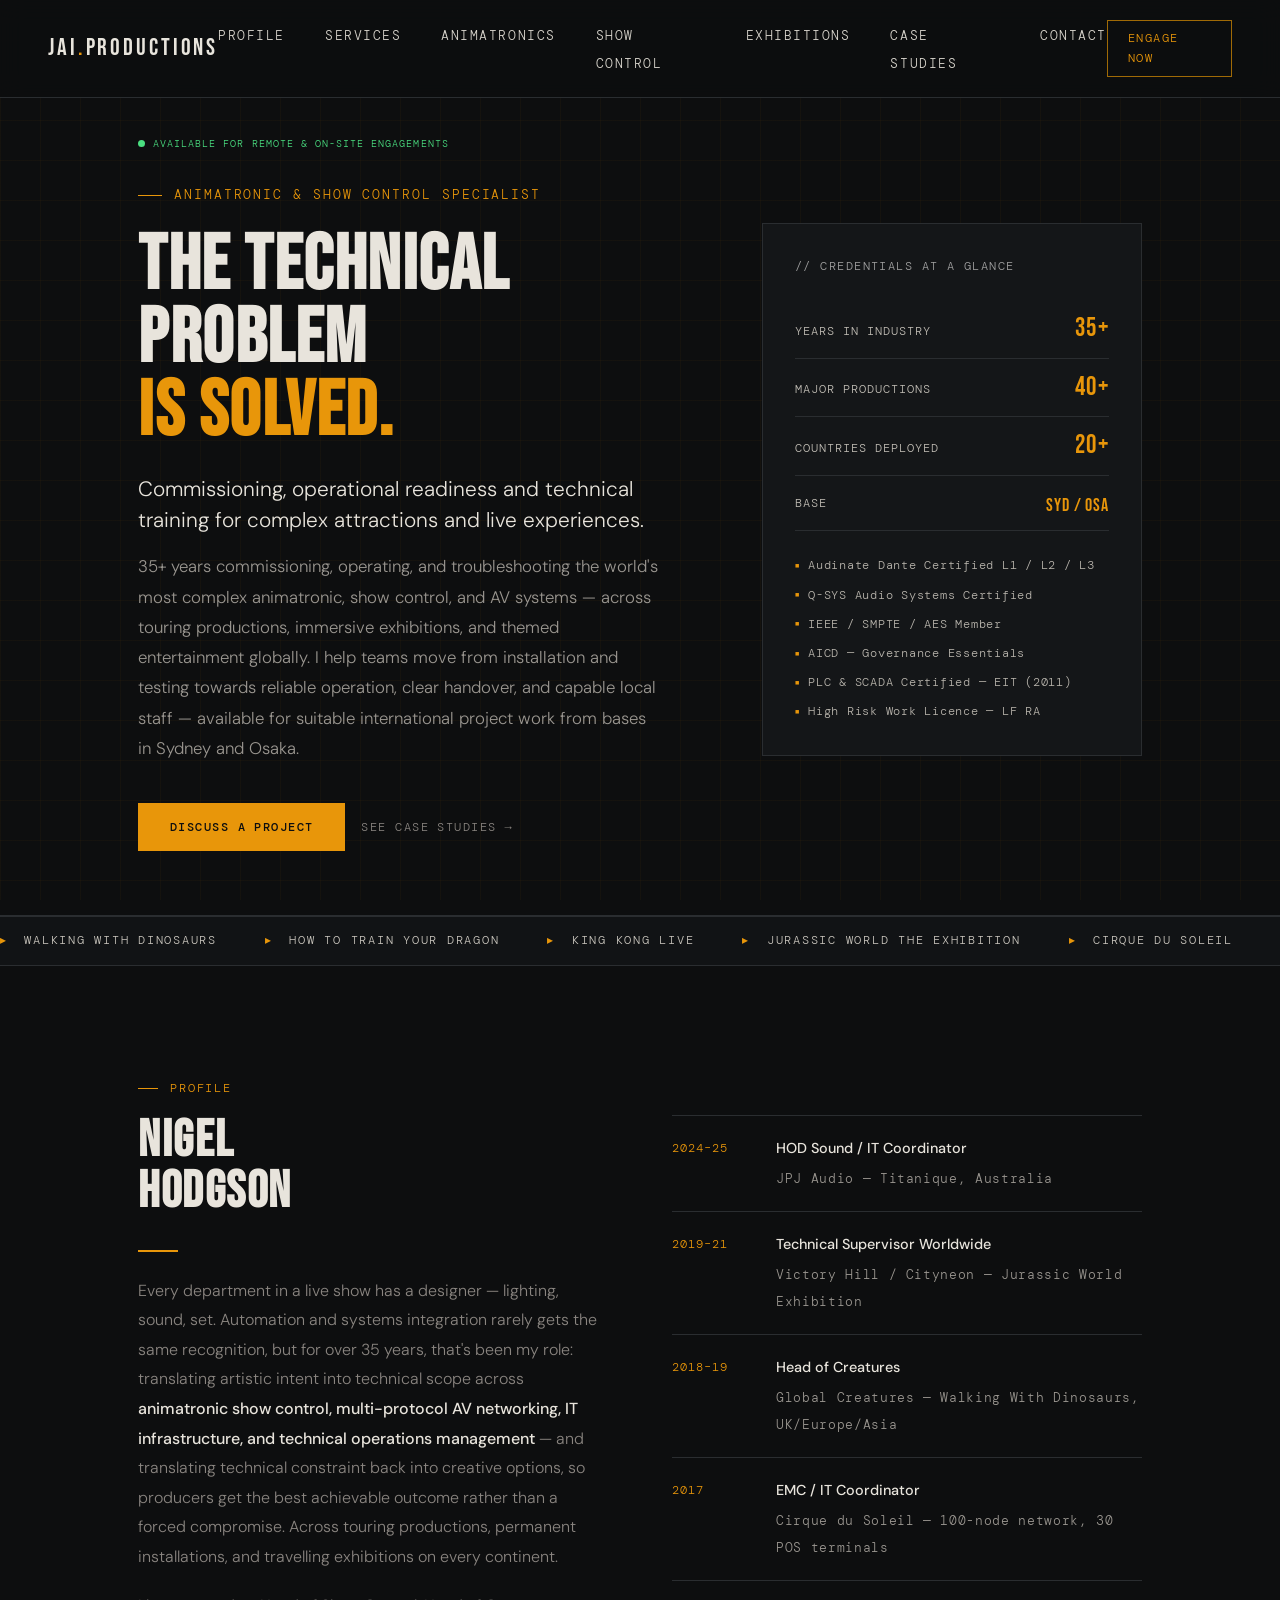
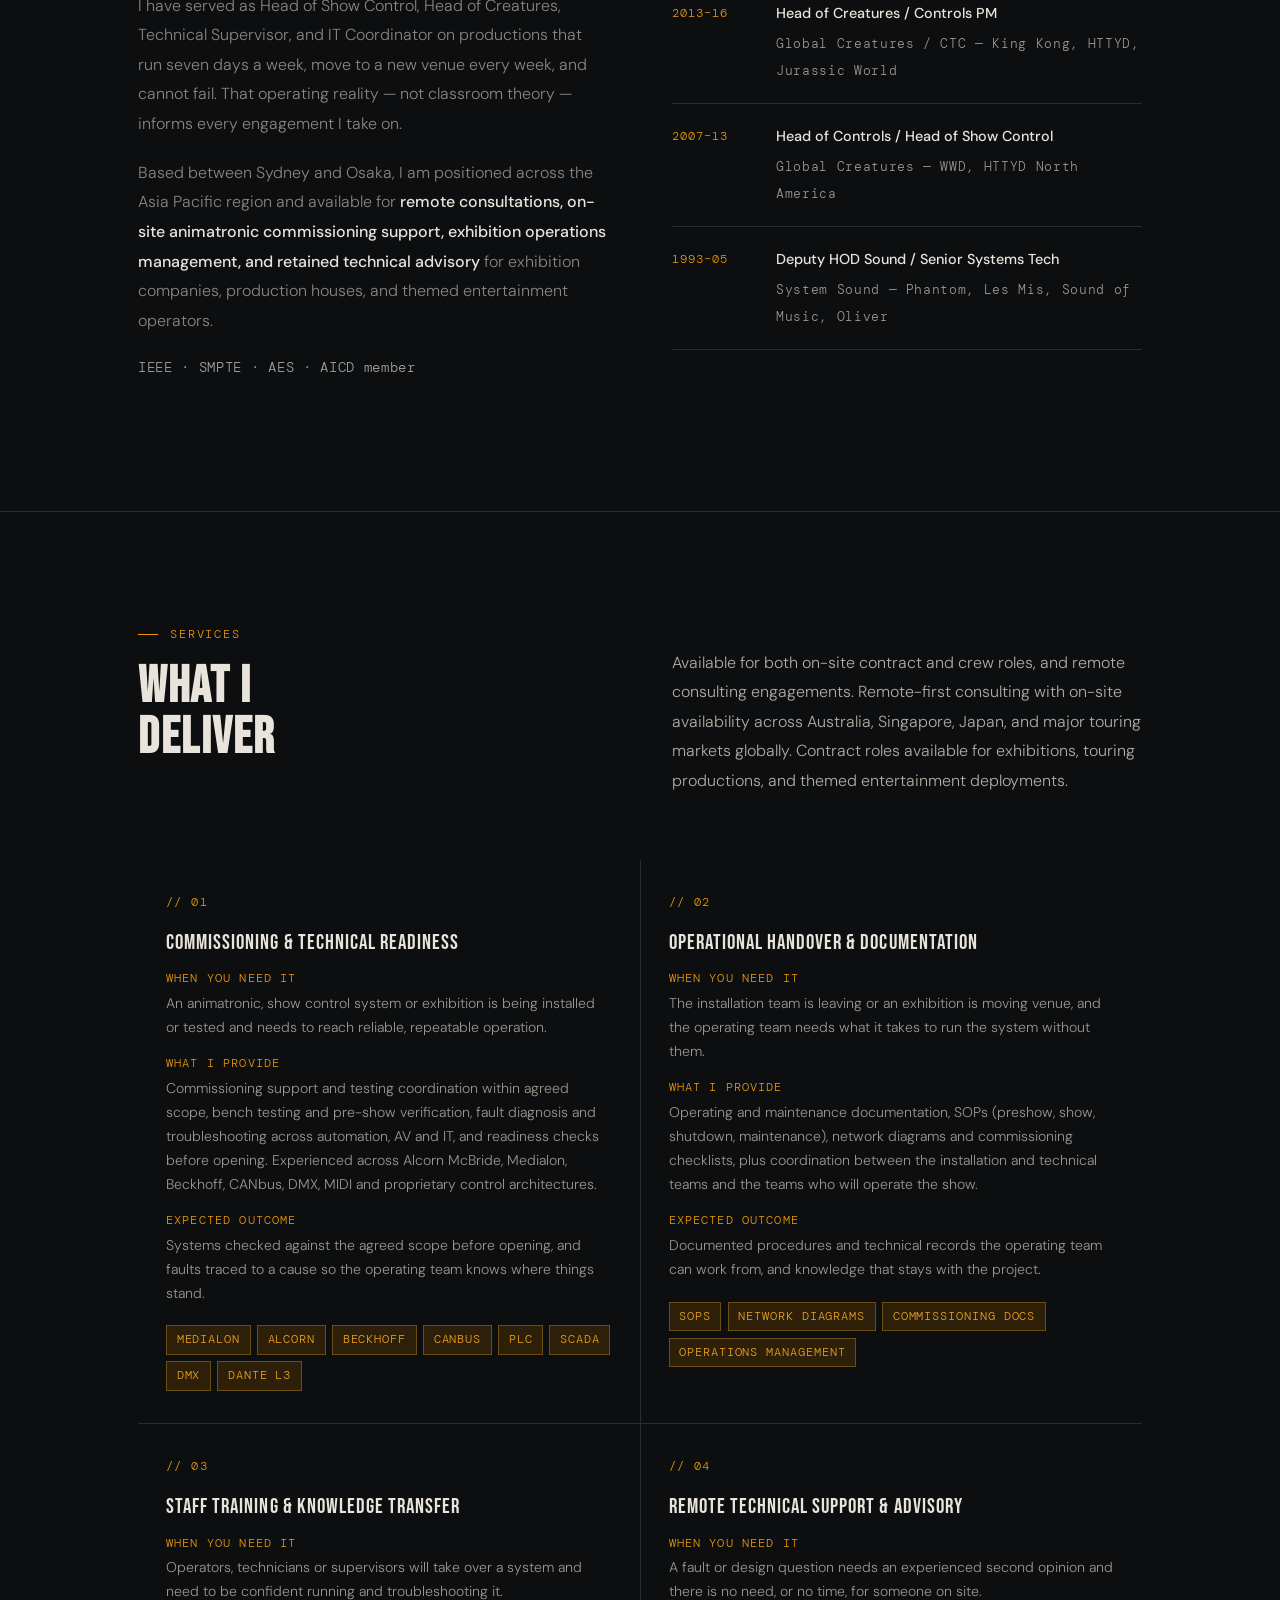
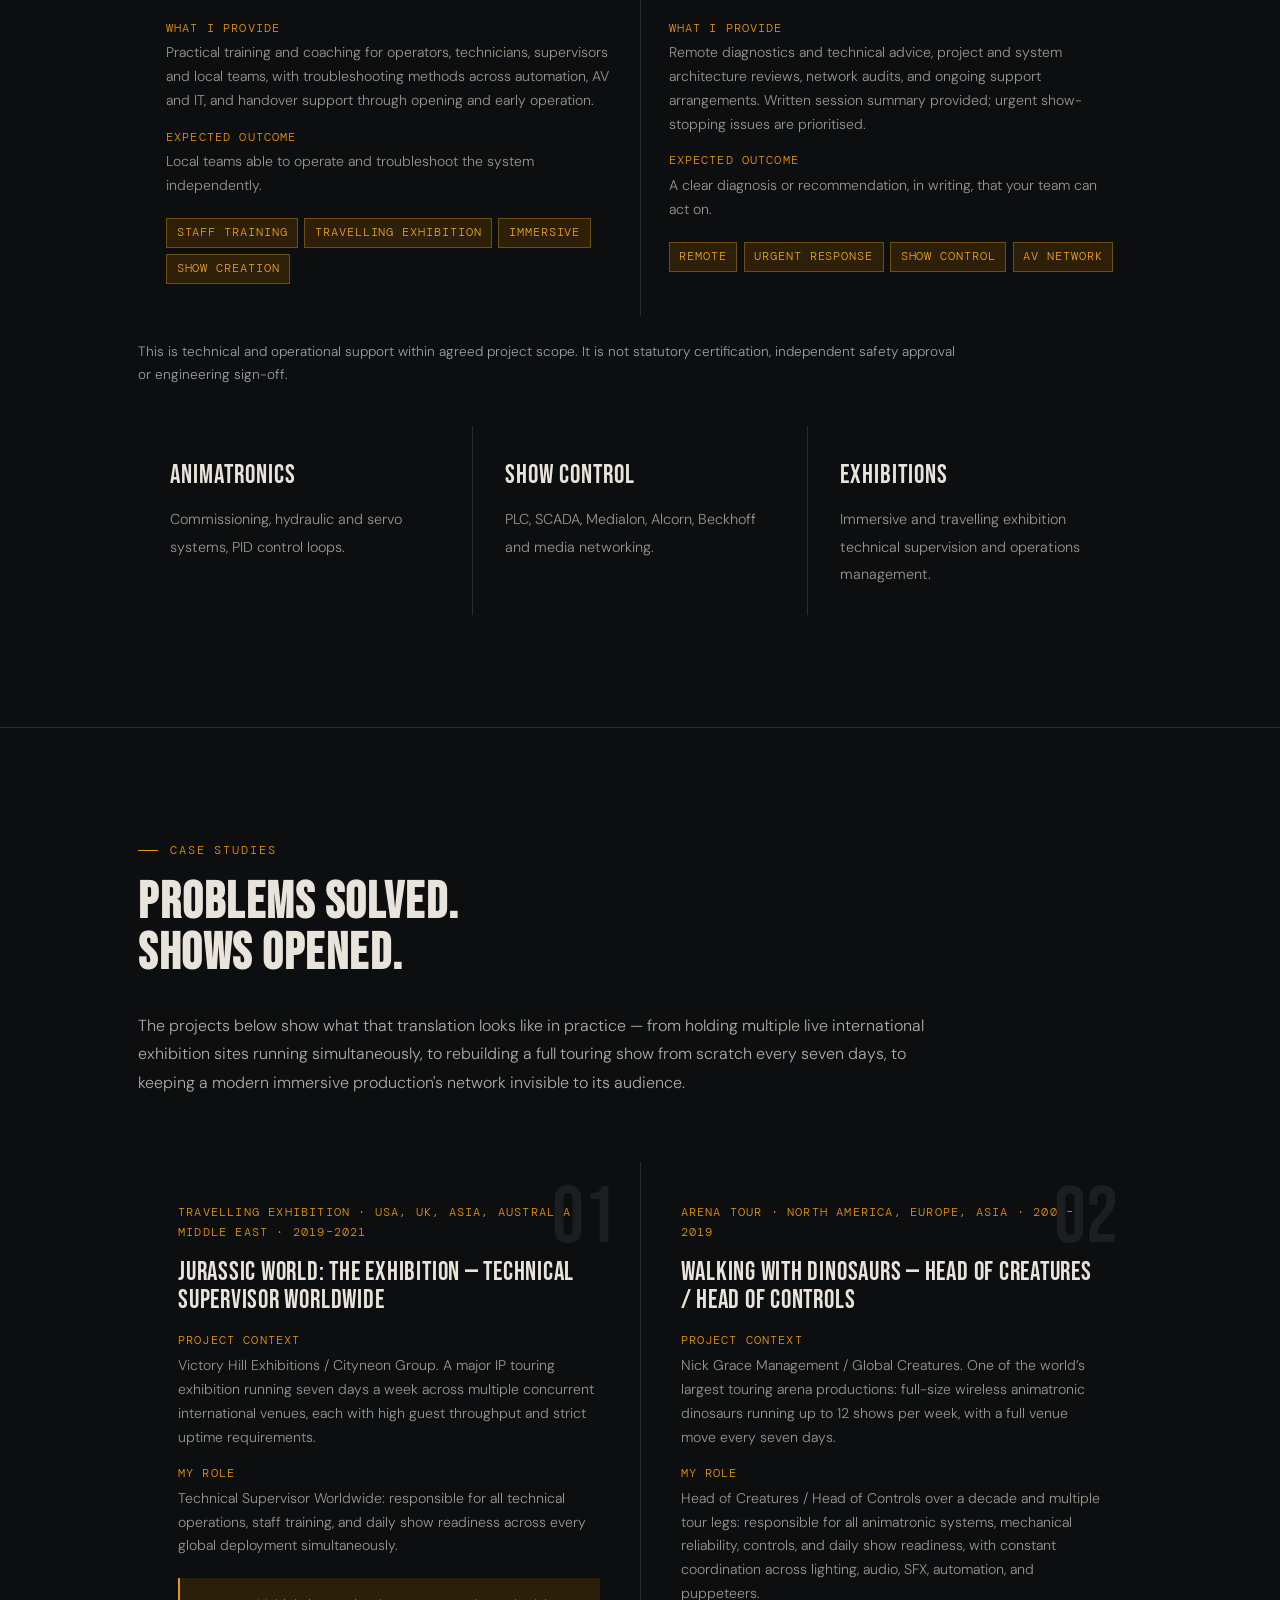
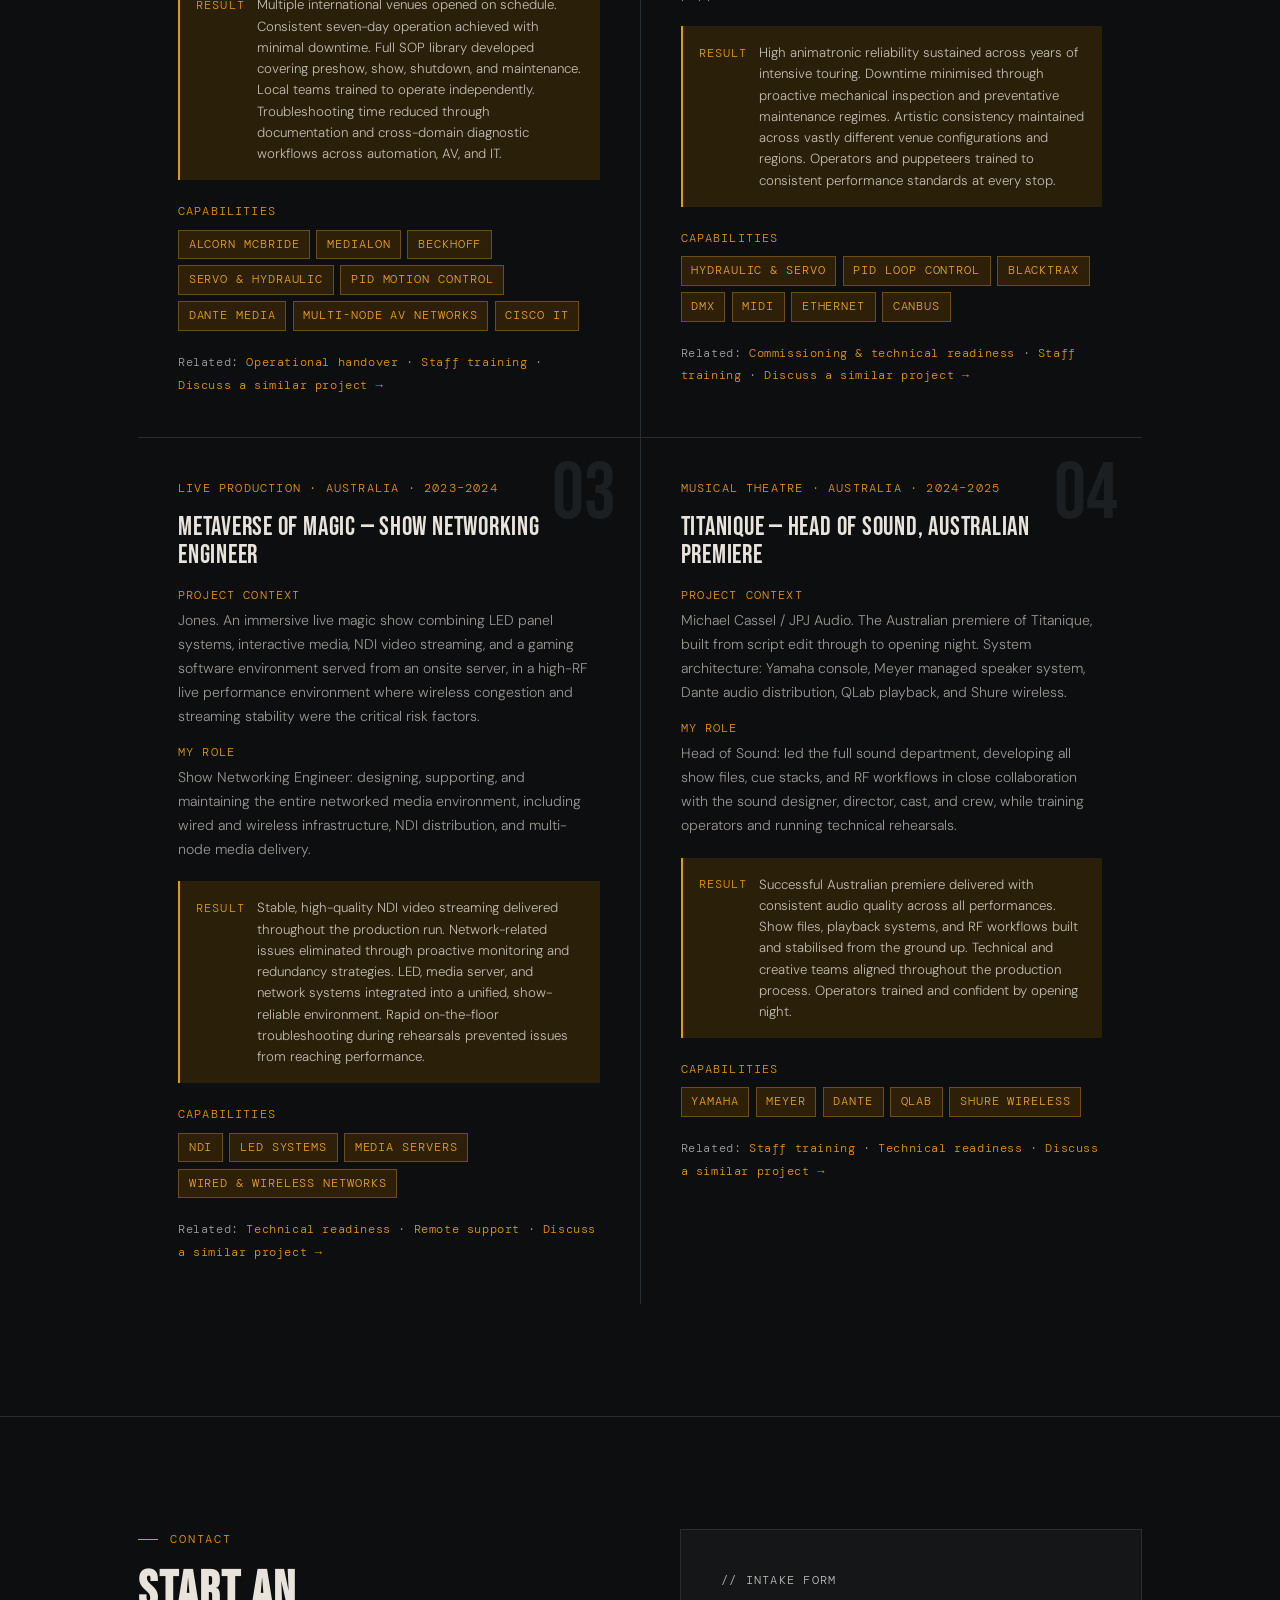
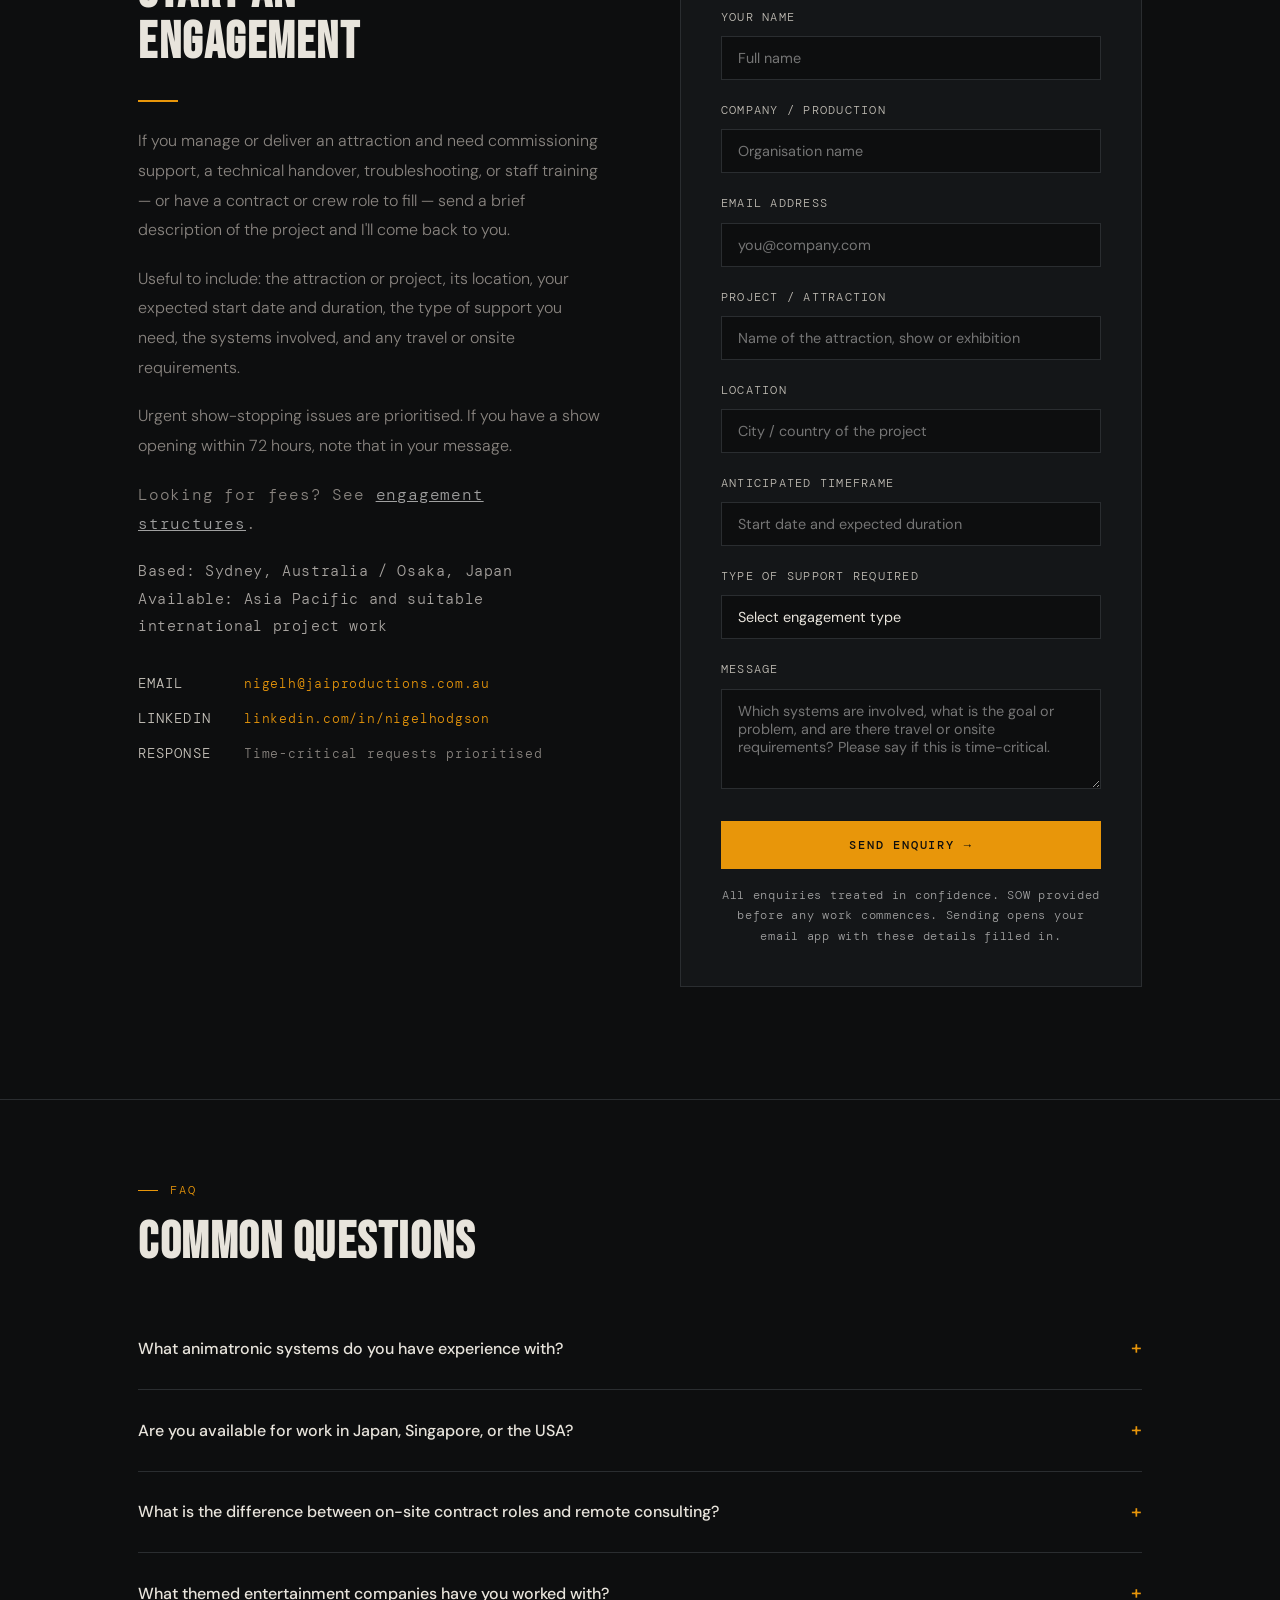
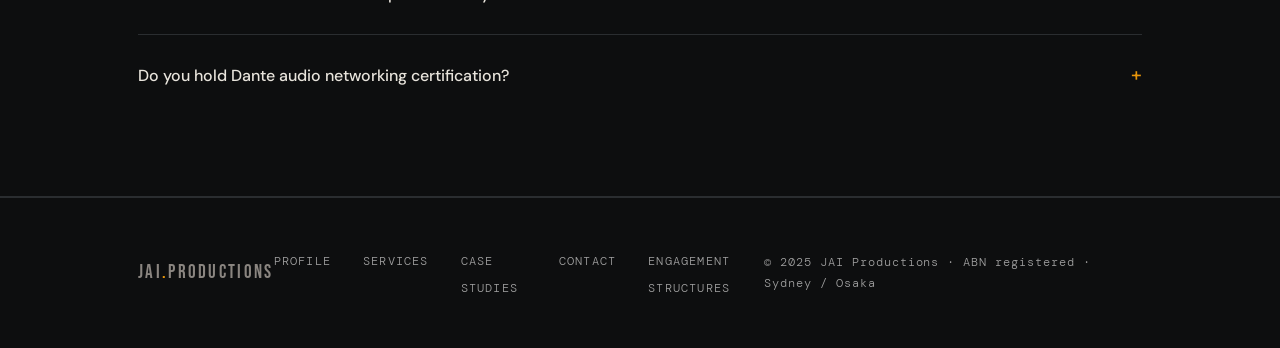
==== index.html @ 03bc0457 "Commercial improvement pass: clearer offer, outcome-led services, structured case studies, richer en" ====
<!DOCTYPE html>
<html lang="en">
<head>
<meta charset="UTF-8">
<meta name="viewport" content="width=device-width, initial-scale=1.0">

<!-- Primary SEO -->
<title>Animatronic Commissioning & Show Control | Nigel Hodgson</title>
<meta name="description" content="Animatronics commissioning and show control specialist. Immersive exhibition technical supervision, PLC, media networking and operations management.">
<meta name="keywords" content="animatronics, animatronic commissioning, animatronic technician, immersive exhibition technical supervisor, exhibition operations management, exhibition operations manager, travelling exhibition technical supervisor, show control technician, PLC show control, PLC SCADA, PID control loops, media networking, AV media networking, themed entertainment technical consultant, hydraulic animatronic systems, servo motor control, Medialon, Alcorn McBride, Beckhoff, show creation specialist, TAIT Navigator, exhibition commissioning Singapore, animatronic technician Australia, show technician Japan">
<meta name="author" content="Nigel Hodgson">
<meta name="robots" content="index, follow">
<link rel="canonical" href="https://jaiproductions.com.au/">

<!-- Open Graph / Facebook / LinkedIn -->
<meta property="og:type" content="website">
<meta property="og:url" content="https://jaiproductions.com.au/">
<meta property="og:title" content="Animatronic Commissioning & Show Control Specialist">
<meta property="og:description" content="35+ years commissioning animatronics and show control for immersive exhibitions and themed entertainment. PLC, PID control, media networking.">
<meta property="og:site_name" content="JAI Productions">
<meta property="og:locale" content="en_AU">
<meta property="og:image" content="https://jaiproductions.com.au/og-image.png">
<meta property="og:image:width" content="1200">
<meta property="og:image:height" content="630">
<meta property="og:image:alt" content="Nigel Hodgson - Animatronic and Show Control Specialist">

<!-- Twitter Card -->
<meta name="twitter:card" content="summary_large_image">
<meta name="twitter:title" content="Animatronic Commissioning & Show Control Specialist">
<meta name="twitter:description" content="35+ years commissioning animatronics, PLC and show control for immersive exhibitions. Exhibition operations management. Australia, Japan, USA.">
<meta name="twitter:image" content="https://jaiproductions.com.au/og-image.png">

<!-- Geo targeting -->
<meta name="geo.region" content="AU-NSW">
<meta name="geo.placename" content="Sydney, Australia">

<!-- JSON-LD Structured Data -->
<script type="application/ld+json">
{
  "@context": "https://schema.org",
  "@graph": [
    {
      "@type": "Person",
      "@id": "https://jaiproductions.com.au/#nigel-hodgson",
      "name": "Nigel Hodgson",
      "jobTitle": "Animatronic & Show Control Technical Specialist",
      "description": "Technical specialist with 35+ years experience commissioning animatronic systems, show control networks, and AV infrastructure for themed entertainment, touring productions, and immersive exhibitions globally.",
      "url": "https://jaiproductions.com.au",
      "email": "nigelh@jaiproductions.com.au",
      "telephone": "+61414997448",
      "address": {
        "@type": "PostalAddress",
        "addressLocality": "Sydney",
        "addressRegion": "NSW",
        "addressCountry": "AU"
      },
      "knowsAbout": [
        "Animatronic Systems", "Show Control", "Animatronic Commissioning", "Dante Audio Networking",
        "Medialon Show Control", "Alcorn McBride", "Beckhoff PLC", "CANbus Networks",
        "DMX Lighting Control", "Hydraulic Control Systems", "PID Control Loops", "Servo Motor Systems",
        "Themed Entertainment", "Travelling Exhibitions", "Immersive Exhibitions", "Exhibition Operations Management",
        "TAIT Navigator", "SMPTE ST 2110", "Show Creation", "Touring Production", "IT Infrastructure", "Cisco Networking", "Meraki", "Q-SYS Audio", "NDI Video",
        "PLC Systems", "SCADA Systems"
      ],
      "hasCredential": [
        {"@type": "EducationalOccupationalCredential", "name": "Audinate Dante Certification Level 3", "credentialCategory": "Professional Certification", "recognizedBy": {"@type": "Organization", "name": "Audinate"}},
        {"@type": "EducationalOccupationalCredential", "name": "TAIT Navigator Automation Platform Training", "credentialCategory": "Professional Certification", "recognizedBy": {"@type": "Organization", "name": "TAIT"}},
        {"@type": "EducationalOccupationalCredential", "name": "SMPTE ST 2110 IP Media Transport", "credentialCategory": "Professional Certification", "recognizedBy": {"@type": "Organization", "name": "SMPTE"}},
        {"@type": "EducationalOccupationalCredential", "name": "Q-SYS Audio Systems Certification", "credentialCategory": "Professional Certification", "recognizedBy": {"@type": "Organization", "name": "QSC"}},
        {"@type": "EducationalOccupationalCredential", "name": "Certificate in Programmable Logic Controllers (PLCs) & SCADA Systems", "credentialCategory": "Professional Certification", "recognizedBy": {"@type": "Organization", "name": "Engineering Institute of Technology"}}
      ],
      "memberOf": [
        {"@type": "Organization", "name": "IEEE — Institute of Electrical and Electronics Engineers"},
        {"@type": "Organization", "name": "SMPTE — Society of Motion Picture and Television Engineers"},
        {"@type": "Organization", "name": "AES — Audio Engineering Society"}
      ],
      "worksFor": {"@type": "Organization", "@id": "https://jaiproductions.com.au/#jai-productions"}
    },
    {
      "@type": "ProfessionalService",
      "@id": "https://jaiproductions.com.au/#jai-productions",
      "name": "JAI Productions",
      "description": "Specialist technical consulting and contract services for animatronic commissioning, show control, exhibition operations, and AV networking in themed entertainment and touring production.",
      "url": "https://jaiproductions.com.au",
      "email": "nigelh@jaiproductions.com.au",
      "telephone": "+61414997448",
      "founder": {"@id": "https://jaiproductions.com.au/#nigel-hodgson"},
      "areaServed": ["Australia", "Japan", "Singapore", "United States", "United Kingdom", "Asia Pacific"],
      "serviceType": [
        "Animatronic Commissioning", "Show Control Technical Consulting", "Exhibition Technical Supervision",
        "Exhibition Operations Management", "PLC Programming and Show Control", "Media Networking", "PID Control Loop Tuning", "AV Network Optimisation", "Dante Network Troubleshooting",
        "IT Infrastructure Management", "Technical Documentation", "SOP Development", "Staff Training"
      ],
      "knowsAbout": ["Themed Entertainment", "Animatronics", "Travelling Exhibitions", "Immersive Exhibitions", "Touring Production", "Show Control Systems", "Dante Audio Networks", "PLC and SCADA Systems"]
    },
    {
      "@type": "FAQPage",
      "mainEntity": [
        {"@type": "Question", "name": "What animatronic systems does Nigel Hodgson have experience with?", "acceptedAnswer": {"@type": "Answer", "text": "Nigel Hodgson has extensive hands-on experience with Creature Technology Company animatronic control systems, Alcorn McBride show control, Medialon, Beckhoff PLC, CANbus, DMX, MIDI, hydraulic and servo motor systems, PID control loops, and wireless animatronic control across productions including Walking With Dinosaurs, How To Train Your Dragon, King Kong Live, and Jurassic World: The Exhibition."}},
        {"@type": "Question", "name": "Is Nigel Hodgson available for work in Japan, Singapore, or the USA?", "acceptedAnswer": {"@type": "Answer", "text": "Yes. Nigel Hodgson holds Australian full work rights, Japanese spousal visa work rights with an Osaka base, and US SSN with contractor eligibility (1099). He is available for on-site contract roles and remote consulting across Asia Pacific, the USA, UK, Europe, and the Middle East."}},
        {"@type": "Question", "name": "What is the difference between on-site contract roles and remote consulting at JAI Productions?", "acceptedAnswer": {"@type": "Answer", "text": "On-site contract roles involve Nigel physically attending the venue or production for exhibition technical supervision, show commissioning, or touring crew work, with fees quoted on request. Remote consulting covers troubleshooting, system advisory, documentation, and AV network diagnostics conducted via video call and written deliverables, also quoted on request."}},
        {"@type": "Question", "name": "What themed entertainment companies has Nigel Hodgson worked with?", "acceptedAnswer": {"@type": "Answer", "text": "Nigel Hodgson has worked with Creature Technology Company, Global Creatures, Victory Hill Exhibitions, Cityneon Group, Nick Grace Management, Imagine Exhibitions, Cirque du Soleil, DreamWorks, JPJ Audio, and Michael Cassel Group across productions on every continent."}},
        {"@type": "Question", "name": "Does Nigel Hodgson have Dante audio networking certification?", "acceptedAnswer": {"@type": "Answer", "text": "Yes. Nigel Hodgson holds Audinate Dante Certification at Levels 1, 2, and 3, completed in 2024. He also holds Q-SYS Audio Systems Certification and has extensive hands-on experience with DiGiCo, Yamaha, and Meyer Sound systems in touring and exhibition environments."}}
      ]
    }
  ]
}
</script>
<link rel="preconnect" href="https://fonts.googleapis.com">
<link rel="preconnect" href="https://fonts.gstatic.com" crossorigin>
<link href="https://fonts.googleapis.com/css2?family=DM+Mono:wght@300;400;500&family=Bebas+Neue&family=DM+Sans:wght@300;400;500&display=swap" rel="stylesheet">
<link rel="stylesheet" href="/styles.css">
</head>
<body>
<a class="skip-link" href="#main-content">Skip to main content</a>

<nav aria-label="Main navigation">
  <a href="#hero" class="nav-logo">JAI<span>.</span>PRODUCTIONS</a>
  <ul class="nav-links">
    <li><a href="#about">Profile</a></li>
    <li><a href="#services">Services</a></li>
    <li><a href="/animatronics/">Animatronics</a></li>
    <li><a href="/show-control/">Show Control</a></li>
    <li><a href="/exhibitions/">Exhibitions</a></li>
    <li><a href="#cases">Case Studies</a></li>
    <li><a href="#booking">Contact</a></li>
  </ul>
  <a href="#booking" class="nav-cta">Engage Now</a>
</nav>

<main id="main-content">
<!-- HERO -->
<section id="hero" aria-label="Introduction">
  <div class="container">
    <div class="hero-inner">
      <div>
        <div class="avail-badge">
          <span class="avail-dot"></span>
          Available for remote & on-site engagements
        </div>
        <div class="hero-tag">Animatronic & Show Control Specialist</div>
        <h1>The technical<br>problem<br><em>is solved.</em></h1>
        <p class="hero-lead">Commissioning, operational readiness and technical training for complex attractions and live experiences.</p>
        <p class="hero-body">
          35+ years commissioning, operating, and troubleshooting the world's most complex animatronic, show control, and AV systems — across touring productions, immersive exhibitions, and themed entertainment globally. I help teams move from installation and testing towards reliable operation, clear handover, and capable local staff — available for suitable international project work from bases in Sydney and Osaka.
        </p>
        <div class="hero-ctas">
          <a href="#booking" class="btn-primary">Discuss a project</a>
          <a href="#cases" class="btn-secondary">See case studies</a>
        </div>
      </div>

      <div class="hero-card fade-up">
        <div class="hero-card-label">// credentials at a glance</div>
        <div class="stat-row">
          <span class="stat-label">Years in industry</span>
          <span class="stat-value">35+</span>
        </div>
        <div class="stat-row">
          <span class="stat-label">Major productions</span>
          <span class="stat-value">40+</span>
        </div>
        <div class="stat-row">
          <span class="stat-label">Countries deployed</span>
          <span class="stat-value">20+</span>
        </div>
        <div class="stat-row">
          <span class="stat-label">Base</span>
          <span class="stat-value" style="font-size:1.1rem; padding-top:0.3rem;">SYD / OSA</span>
        </div>
        <div class="cert-list">
          <div class="cert-item">Audinate Dante Certified L1 / L2 / L3</div>
          <div class="cert-item">Q-SYS Audio Systems Certified</div>
          <div class="cert-item">IEEE / SMPTE / AES Member</div>
          <div class="cert-item">AICD — Governance Essentials</div>
          <div class="cert-item">PLC &amp; SCADA Certified — EIT (2011)</div>
          <div class="cert-item">High Risk Work Licence — LF RA</div>
        </div>
      </div>
    </div>
  </div>
</section>

<!-- MARQUEE -->
<div class="marquee-wrap">
  <div class="marquee-track">
    <span class="marquee-item"><span>▸</span> Walking With Dinosaurs</span>
    <span class="marquee-item"><span>▸</span> How To Train Your Dragon</span>
    <span class="marquee-item"><span>▸</span> King Kong Live</span>
    <span class="marquee-item"><span>▸</span> Jurassic World The Exhibition</span>
    <span class="marquee-item"><span>▸</span> Cirque du Soleil</span>
    <span class="marquee-item"><span>▸</span> Titanique</span>
    <span class="marquee-item"><span>▸</span> Phantom of the Opera</span>
    <span class="marquee-item"><span>▸</span> Medialon · Dante · Alcorn · CANbus · DMX · MIDI · Beckhoff</span>
    <span class="marquee-item"><span>▸</span> Show Creation · Commissioning · Technical Operations · TAIT Navigator Certified</span>
    <span class="marquee-item"><span>▸</span> Walking With Dinosaurs</span>
    <span class="marquee-item"><span>▸</span> How To Train Your Dragon</span>
    <span class="marquee-item"><span>▸</span> King Kong Live</span>
    <span class="marquee-item"><span>▸</span> Jurassic World The Exhibition</span>
    <span class="marquee-item"><span>▸</span> Cirque du Soleil</span>
    <span class="marquee-item"><span>▸</span> Titanique</span>
    <span class="marquee-item"><span>▸</span> Phantom of the Opera</span>
    <span class="marquee-item"><span>▸</span> Medialon · Dante · Alcorn · CANbus · DMX · MIDI · Beckhoff</span>
  </div>
</div>

<!-- ABOUT -->
<section id="about" aria-label="Profile and experience">
  <div class="container">
    <div class="section-tag">Profile</div>
    <div class="about-grid">
      <div class="about-text fade-up">
        <h2>Nigel<br>Hodgson</h2>
        <div class="amber-divider"></div>
        <p>
          Every department in a live show has a designer — lighting, sound, set. Automation and systems integration rarely gets the same recognition, but for over 35 years, that's been my role: translating artistic intent into technical scope across <strong>animatronic show control, multi-protocol AV networking, IT infrastructure, and technical operations management</strong> — and translating technical constraint back into creative options, so producers get the best achievable outcome rather than a forced compromise. Across touring productions, permanent installations, and travelling exhibitions on every continent.
        </p>
        <p>
          I have served as Head of Show Control, Head of Creatures, Technical Supervisor, and IT Coordinator on productions that run seven days a week, move to a new venue every week, and cannot fail. That operating reality — not classroom theory — informs every engagement I take on.
        </p>
        <p>
          Based between Sydney and Osaka, I am positioned across the Asia Pacific region and available for <strong>remote consultations, on-site animatronic commissioning support, exhibition operations management, and retained technical advisory</strong> for exhibition companies, production houses, and themed entertainment operators.
        </p>
        <p style="color: #a0a0a0; font-size:0.85rem; font-family: 'DM Mono', monospace; letter-spacing:0.05em;">
          IEEE · SMPTE · AES · AICD member
        </p>
      </div>

      <div class="fade-up">
        <div class="timeline">
          <div class="timeline-item">
            <span class="timeline-year">2024–25</span>
            <div class="timeline-content">
              <strong>HOD Sound / IT Coordinator</strong>
              <span>JPJ Audio — Titanique, Australia</span>
            </div>
          </div>
          <div class="timeline-item">
            <span class="timeline-year">2019–21</span>
            <div class="timeline-content">
              <strong>Technical Supervisor Worldwide</strong>
              <span>Victory Hill / Cityneon — Jurassic World Exhibition</span>
            </div>
          </div>
          <div class="timeline-item">
            <span class="timeline-year">2018–19</span>
            <div class="timeline-content">
              <strong>Head of Creatures</strong>
              <span>Global Creatures — Walking With Dinosaurs, UK/Europe/Asia</span>
            </div>
          </div>
          <div class="timeline-item">
            <span class="timeline-year">2017</span>
            <div class="timeline-content">
              <strong>EMC / IT Coordinator</strong>
              <span>Cirque du Soleil — 100-node network, 30 POS terminals</span>
            </div>
          </div>
          <div class="timeline-item">
            <span class="timeline-year">2013–16</span>
            <div class="timeline-content">
              <strong>Head of Creatures / Controls PM</strong>
              <span>Global Creatures / CTC — King Kong, HTTYD, Jurassic World</span>
            </div>
          </div>
          <div class="timeline-item">
            <span class="timeline-year">2007–13</span>
            <div class="timeline-content">
              <strong>Head of Controls / Head of Show Control</strong>
              <span>Global Creatures — WWD, HTTYD North America</span>
            </div>
          </div>
          <div class="timeline-item">
            <span class="timeline-year">1993–05</span>
            <div class="timeline-content">
              <strong>Deputy HOD Sound / Senior Systems Tech</strong>
              <span>System Sound — Phantom, Les Mis, Sound of Music, Oliver</span>
            </div>
          </div>
        </div>
      </div>
    </div>
  </div>
</section>

<!-- SERVICES -->
<section id="services" aria-label="Services offered">
  <div class="container">
    <div class="services-header">
      <div>
        <div class="section-tag">Services</div>
        <h2>What I<br>deliver</h2>
      </div>
      <p class="services-intro">
        Available for both on-site contract and crew roles, and remote consulting engagements. Remote-first consulting with on-site availability across Australia, Singapore, Japan, and major touring markets globally. Contract roles available for exhibitions, touring productions, and themed entertainment deployments.
      </p>
    </div>

    <div class="services-grid services-grid--groups fade-up">
      <div class="service-card" id="svc-commissioning">
        <span class="service-icon">// 01</span>
        <h3 class="service-title">Commissioning &amp; Technical Readiness</h3>
        <dl class="service-facts">
          <dt>When you need it</dt>
          <dd>An animatronic, show control system or exhibition is being installed or tested and needs to reach reliable, repeatable operation.</dd>
          <dt>What I provide</dt>
          <dd>Commissioning support and testing coordination within agreed scope, bench testing and pre-show verification, fault diagnosis and troubleshooting across automation, AV and IT, and readiness checks before opening. Experienced across Alcorn McBride, Medialon, Beckhoff, CANbus, DMX, MIDI and proprietary control architectures.</dd>
          <dt>Expected outcome</dt>
          <dd>Systems checked against the agreed scope before opening, and faults traced to a cause so the operating team knows where things stand.</dd>
        </dl>
        <div class="service-tags">
          <span class="tag">Medialon</span>
          <span class="tag">Alcorn</span>
          <span class="tag">Beckhoff</span>
          <span class="tag">CANbus</span>
          <span class="tag">PLC</span>
          <span class="tag">SCADA</span>
          <span class="tag">DMX</span>
          <span class="tag">Dante L3</span>
        </div>
      </div>

      <div class="service-card" id="svc-handover">
        <span class="service-icon">// 02</span>
        <h3 class="service-title">Operational Handover &amp; Documentation</h3>
        <dl class="service-facts">
          <dt>When you need it</dt>
          <dd>The installation team is leaving or an exhibition is moving venue, and the operating team needs what it takes to run the system without them.</dd>
          <dt>What I provide</dt>
          <dd>Operating and maintenance documentation, SOPs (preshow, show, shutdown, maintenance), network diagrams and commissioning checklists, plus coordination between the installation and technical teams and the teams who will operate the show.</dd>
          <dt>Expected outcome</dt>
          <dd>Documented procedures and technical records the operating team can work from, and knowledge that stays with the project.</dd>
        </dl>
        <div class="service-tags">
          <span class="tag">SOPs</span>
          <span class="tag">Network Diagrams</span>
          <span class="tag">Commissioning Docs</span>
          <span class="tag">Operations Management</span>
        </div>
      </div>

      <div class="service-card" id="svc-training">
        <span class="service-icon">// 03</span>
        <h3 class="service-title">Staff Training &amp; Knowledge Transfer</h3>
        <dl class="service-facts">
          <dt>When you need it</dt>
          <dd>Operators, technicians or supervisors will take over a system and need to be confident running and troubleshooting it.</dd>
          <dt>What I provide</dt>
          <dd>Practical training and coaching for operators, technicians, supervisors and local teams, with troubleshooting methods across automation, AV and IT, and handover support through opening and early operation.</dd>
          <dt>Expected outcome</dt>
          <dd>Local teams able to operate and troubleshoot the system independently.</dd>
        </dl>
        <div class="service-tags">
          <span class="tag">Staff Training</span>
          <span class="tag">Travelling Exhibition</span>
          <span class="tag">Immersive</span>
          <span class="tag">Show Creation</span>
        </div>
      </div>

      <div class="service-card" id="svc-remote">
        <span class="service-icon">// 04</span>
        <h3 class="service-title">Remote Technical Support &amp; Advisory</h3>
        <dl class="service-facts">
          <dt>When you need it</dt>
          <dd>A fault or design question needs an experienced second opinion and there is no need, or no time, for someone on site.</dd>
          <dt>What I provide</dt>
          <dd>Remote diagnostics and technical advice, project and system architecture reviews, network audits, and ongoing support arrangements. Written session summary provided; urgent show-stopping issues are prioritised.</dd>
          <dt>Expected outcome</dt>
          <dd>A clear diagnosis or recommendation, in writing, that your team can act on.</dd>
        </dl>
        <div class="service-tags">
          <span class="tag">Remote</span>
          <span class="tag">Urgent Response</span>
          <span class="tag">Show Control</span>
          <span class="tag">AV Network</span>
        </div>
      </div>
    </div>
    <p class="services-scope">This is technical and operational support within agreed project scope. It is not statutory certification, independent safety approval or engineering sign-off.</p>

    <div class="spec-links fade-up">
      <a class="spec-link" href="/animatronics/"><strong>Animatronics</strong><span>Commissioning, hydraulic and servo systems, PID control loops.</span></a>
      <a class="spec-link" href="/show-control/"><strong>Show Control</strong><span>PLC, SCADA, Medialon, Alcorn, Beckhoff and media networking.</span></a>
      <a class="spec-link" href="/exhibitions/"><strong>Exhibitions</strong><span>Immersive and travelling exhibition technical supervision and operations management.</span></a>
    </div>
  </div>
</section>

<!-- CASE STUDIES -->
<section id="cases" aria-label="Case studies">
  <div class="container">
    <div class="cases-header">
      <div class="section-tag">Case Studies</div>
      <h2>Problems solved.<br>Shows opened.</h2>
      <p style="color:#b0aca4; font-size:1rem; line-height:1.8; max-width:820px; margin-top:1.25rem;">The projects below show what that translation looks like in practice — from holding multiple live international exhibition sites running simultaneously, to rebuilding a full touring show from scratch every seven days, to keeping a modern immersive production's network invisible to its audience.</p>
    </div>

    <div class="case-grid fade-up">
      <article class="case-card">
        <div class="case-number">01</div>
        <div class="case-meta">Travelling Exhibition · USA, UK, Asia, Australia, Middle East · 2019–2021</div>
        <h3 class="case-title">Jurassic World: The Exhibition — Technical Supervisor Worldwide</h3>
        <dl class="case-parts">
          <dt>Project context</dt>
          <dd>Victory Hill Exhibitions / Cityneon Group. A major IP touring exhibition running seven days a week across multiple concurrent international venues, each with high guest throughput and strict uptime requirements.</dd>
          <dt>My role</dt>
          <dd>Technical Supervisor Worldwide: responsible for all technical operations, staff training, and daily show readiness across every global deployment simultaneously.</dd>
        </dl>
        <div class="case-outcome">
          <span class="case-outcome-label">Result</span>
          <span class="case-outcome-text">Multiple international venues opened on schedule. Consistent seven-day operation achieved with minimal downtime. Full SOP library developed covering preshow, show, shutdown, and maintenance. Local teams trained to operate independently. Troubleshooting time reduced through documentation and cross-domain diagnostic workflows across automation, AV, and IT.</span>
        </div>
        <div class="case-caps">
          <span class="case-outcome-label">Capabilities</span>
          <div class="service-tags">
          <span class="tag">Alcorn McBride</span>
          <span class="tag">Medialon</span>
          <span class="tag">Beckhoff</span>
          <span class="tag">Servo &amp; hydraulic</span>
          <span class="tag">PID motion control</span>
          <span class="tag">Dante media</span>
          <span class="tag">Multi-node AV networks</span>
          <span class="tag">Cisco IT</span>
          </div>
        </div>
        <p class="case-links">Related: <a href="#svc-handover">Operational handover</a> · <a href="#svc-training">Staff training</a> · <a href="#booking">Discuss a similar project →</a></p>
      </article>

      <article class="case-card">
        <div class="case-number">02</div>
        <div class="case-meta">Arena Tour · North America, Europe, Asia · 2007–2019</div>
        <h3 class="case-title">Walking With Dinosaurs — Head of Creatures / Head of Controls</h3>
        <dl class="case-parts">
          <dt>Project context</dt>
          <dd>Nick Grace Management / Global Creatures. One of the world’s largest touring arena productions: full-size wireless animatronic dinosaurs running up to 12 shows per week, with a full venue move every seven days.</dd>
          <dt>My role</dt>
          <dd>Head of Creatures / Head of Controls over a decade and multiple tour legs: responsible for all animatronic systems, mechanical reliability, controls, and daily show readiness, with constant coordination across lighting, audio, SFX, automation, and puppeteers.</dd>
        </dl>
        <div class="case-outcome">
          <span class="case-outcome-label">Result</span>
          <span class="case-outcome-text">High animatronic reliability sustained across years of intensive touring. Downtime minimised through proactive mechanical inspection and preventative maintenance regimes. Artistic consistency maintained across vastly different venue configurations and regions. Operators and puppeteers trained to consistent performance standards at every stop.</span>
        </div>
        <div class="case-caps">
          <span class="case-outcome-label">Capabilities</span>
          <div class="service-tags">
          <span class="tag">Hydraulic &amp; servo</span>
          <span class="tag">PID loop control</span>
          <span class="tag">BlackTrax</span>
          <span class="tag">DMX</span>
          <span class="tag">MIDI</span>
          <span class="tag">Ethernet</span>
          <span class="tag">CANbus</span>
          </div>
        </div>
        <p class="case-links">Related: <a href="#svc-commissioning">Commissioning &amp; technical readiness</a> · <a href="#svc-training">Staff training</a> · <a href="#booking">Discuss a similar project →</a></p>
      </article>

      <article class="case-card">
        <div class="case-number">03</div>
        <div class="case-meta">Live Production · Australia · 2023–2024</div>
        <h3 class="case-title">Metaverse of Magic — Show Networking Engineer</h3>
        <dl class="case-parts">
          <dt>Project context</dt>
          <dd>Jones. An immersive live magic show combining LED panel systems, interactive media, NDI video streaming, and a gaming software environment served from an onsite server, in a high-RF live performance environment where wireless congestion and streaming stability were the critical risk factors.</dd>
          <dt>My role</dt>
          <dd>Show Networking Engineer: designing, supporting, and maintaining the entire networked media environment, including wired and wireless infrastructure, NDI distribution, and multi-node media delivery.</dd>
        </dl>
        <div class="case-outcome">
          <span class="case-outcome-label">Result</span>
          <span class="case-outcome-text">Stable, high-quality NDI video streaming delivered throughout the production run. Network-related issues eliminated through proactive monitoring and redundancy strategies. LED, media server, and network systems integrated into a unified, show-reliable environment. Rapid on-the-floor troubleshooting during rehearsals prevented issues from reaching performance.</span>
        </div>
        <div class="case-caps">
          <span class="case-outcome-label">Capabilities</span>
          <div class="service-tags">
          <span class="tag">NDI</span>
          <span class="tag">LED systems</span>
          <span class="tag">Media servers</span>
          <span class="tag">Wired &amp; wireless networks</span>
          </div>
        </div>
        <p class="case-links">Related: <a href="#svc-commissioning">Technical readiness</a> · <a href="#svc-remote">Remote support</a> · <a href="#booking">Discuss a similar project →</a></p>
      </article>

      <article class="case-card">
        <div class="case-number">04</div>
        <div class="case-meta">Musical Theatre · Australia · 2024–2025</div>
        <h3 class="case-title">Titanique — Head of Sound, Australian Premiere</h3>
        <dl class="case-parts">
          <dt>Project context</dt>
          <dd>Michael Cassel / JPJ Audio. The Australian premiere of Titanique, built from script edit through to opening night. System architecture: Yamaha console, Meyer managed speaker system, Dante audio distribution, QLab playback, and Shure wireless.</dd>
          <dt>My role</dt>
          <dd>Head of Sound: led the full sound department, developing all show files, cue stacks, and RF workflows in close collaboration with the sound designer, director, cast, and crew, while training operators and running technical rehearsals.</dd>
        </dl>
        <div class="case-outcome">
          <span class="case-outcome-label">Result</span>
          <span class="case-outcome-text">Successful Australian premiere delivered with consistent audio quality across all performances. Show files, playback systems, and RF workflows built and stabilised from the ground up. Technical and creative teams aligned throughout the production process. Operators trained and confident by opening night.</span>
        </div>
        <div class="case-caps">
          <span class="case-outcome-label">Capabilities</span>
          <div class="service-tags">
          <span class="tag">Yamaha</span>
          <span class="tag">Meyer</span>
          <span class="tag">Dante</span>
          <span class="tag">QLab</span>
          <span class="tag">Shure wireless</span>
          </div>
        </div>
        <p class="case-links">Related: <a href="#svc-training">Staff training</a> · <a href="#svc-commissioning">Technical readiness</a> · <a href="#booking">Discuss a similar project →</a></p>
      </article>
    </div>
  </div>
</section>

<!-- BOOKING -->
<section id="booking" aria-label="Contact and booking">
  <div class="container">
    <div class="booking-grid">
      <div class="booking-intro">
        <div class="section-tag">Contact</div>
        <h2>Start an<br>engagement</h2>
        <div class="amber-divider"></div>
        <p>
          If you manage or deliver an attraction and need commissioning support, a technical handover, troubleshooting, or staff training — or have a contract or crew role to fill — send a brief description of the project and I'll come back to you.
        </p>
        <p>
          Useful to include: the attraction or project, its location, your expected start date and duration, the type of support you need, the systems involved, and any travel or onsite requirements.
        </p>
        <p>
          Urgent show-stopping issues are prioritised. If you have a show opening within 72 hours, note that in your message.
        </p>
        <p class="quiet-link" style="margin-top:0.5rem;">Looking for fees? See <a href="/rates/" style="color:#a0a0a0;">engagement structures</a>.</p>
        <p style="color: #a8a4a0; font-size:0.95rem; font-family:'DM Mono',monospace; letter-spacing:0.04em; margin-top:1rem; line-height:1.8;">
          Based: Sydney, Australia / Osaka, Japan<br>
          Available: Asia Pacific and suitable international project work
        </p>
        <div class="contact-list">
          <div class="contact-item">
            <span class="contact-label">Email</span>
            <span class="contact-value"><a href="mailto:nigelh@jaiproductions.com.au">nigelh@jaiproductions.com.au</a></span>
          </div>
          <div class="contact-item">
            <span class="contact-label">LinkedIn</span>
            <span class="contact-value"><a href="https://linkedin.com/in/nigelhodgson" target="_blank">linkedin.com/in/nigelhodgson</a></span>
          </div>
          <div class="contact-item">
            <span class="contact-label">Response</span>
            <span class="contact-value" style="color:var(--text-dim);">Time-critical requests prioritised</span>
          </div>
        </div>
      </div>

      <div class="booking-form fade-up">
        <div class="form-label">// intake form</div>

        <label class="form-label" for="name" style="margin-top:1rem;">Your name</label>
        <input class="form-input" type="text" id="name" placeholder="Full name">

        <label class="form-label" for="company">Company / production</label>
        <input class="form-input" type="text" id="company" placeholder="Organisation name">

        <label class="form-label" for="email">Email address</label>
        <input class="form-input" type="email" id="email" placeholder="you@company.com">

        <label class="form-label" for="project">Project / attraction</label>
        <input class="form-input" type="text" id="project" placeholder="Name of the attraction, show or exhibition">

        <label class="form-label" for="location">Location</label>
        <input class="form-input" type="text" id="location" placeholder="City / country of the project">

        <label class="form-label" for="timeframe">Anticipated timeframe</label>
        <input class="form-input" type="text" id="timeframe" placeholder="Start date and expected duration">

        <label class="form-label" for="type">Type of support required</label>
        <select class="form-select" id="type">
          <option value="" disabled selected>Select engagement type</option>
          <optgroup label="On-Site Contract Roles">
          <option>Technical Supervisor — Exhibition / Touring</option>
          <option>Show Technician / All-Rounder</option>
          <option>Crew Call — Short Term</option>
          </optgroup>
          <optgroup label="Remote Consulting">
          <option>Animatronic / Show Control Commissioning Support</option>
          <option>AV Network Troubleshooting — Urgent</option>
          <option>AV Network Troubleshooting — Non-urgent</option>
          <option>Operational Readiness / Technical Handover</option>
          <option>Staff Training / Knowledge Transfer</option>
          <option>Technical Documentation / SOPs</option>
          <option>Remote Advisory / Consultation</option>
          </optgroup>
          <option>Other — describe below</option>
        </select>

        <label class="form-label" for="brief">Message</label>
        <textarea class="form-textarea" id="brief" placeholder="Which systems are involved, what is the goal or problem, and are there travel or onsite requirements? Please say if this is time-critical."></textarea>

        <button class="form-submit" onclick="handleSubmit()">Send enquiry →</button>
        <p class="form-note">All enquiries treated in confidence. SOW provided before any work commences. Sending opens your email app with these details filled in.</p>
      </div>
    </div>
  </div>
</section>

<!-- FAQ SECTION — feeds structured data and AI overview citations -->
<section id="faq" style="padding: 5rem 0; border-bottom: 1px solid var(--border);">
  <div class="container">
    <div class="section-tag">FAQ</div>
    <h2>Common Questions</h2>
    <div style="margin-top:2.5rem; display:flex; flex-direction:column; gap:0;">

      <details style="border-bottom:1px solid var(--border); padding:1.5rem 0;">
        <summary style="font-size:1rem; font-weight:500; color:var(--text); cursor:pointer; list-style:none; display:flex; justify-content:space-between; align-items:center;">
          What animatronic systems do you have experience with?
          <span style="color:var(--amber); font-size:1.2rem;">+</span>
        </summary>
        <p style="margin-top:1rem; color:#b0aca4; line-height:1.8; font-size:0.95rem;">
          Hands-on experience with Creature Technology Company control systems, Alcorn McBride show control, Medialon, Beckhoff PLC, CANbus, DMX, MIDI, hydraulic and servo motor systems, PID control loops, and wireless animatronic control. Productions include Walking With Dinosaurs, How To Train Your Dragon, King Kong Live, and Jurassic World: The Exhibition across North America, Europe, Asia, Australia, and the Middle East.
        </p>
      </details>

      <details style="border-bottom:1px solid var(--border); padding:1.5rem 0;">
        <summary style="font-size:1rem; font-weight:500; color:var(--text); cursor:pointer; list-style:none; display:flex; justify-content:space-between; align-items:center;">
          Are you available for work in Japan, Singapore, or the USA?
          <span style="color:var(--amber); font-size:1.2rem;">+</span>
        </summary>
        <p style="margin-top:1rem; color:#b0aca4; line-height:1.8; font-size:0.95rem;">
          Yes. Australian full work rights, Japanese spousal visa work rights with an Osaka base, and US SSN with 1099 contractor eligibility. Available for on-site contract roles and remote consulting across Asia Pacific, the USA, UK, Europe, and the Middle East.
        </p>
      </details>

      <details style="border-bottom:1px solid var(--border); padding:1.5rem 0;">
        <summary style="font-size:1rem; font-weight:500; color:var(--text); cursor:pointer; list-style:none; display:flex; justify-content:space-between; align-items:center;">
          What is the difference between on-site contract roles and remote consulting?
          <span style="color:var(--amber); font-size:1.2rem;">+</span>
        </summary>
        <p style="margin-top:1rem; color:#b0aca4; line-height:1.8; font-size:0.95rem;">
          On-site contract roles involve physical attendance at the venue or production — exhibition technical supervision, show commissioning, or touring crew — with fees quoted on request, plus travel and accommodation. Remote consulting covers troubleshooting, system advisory, documentation, and AV network diagnostics via video call and written deliverables, also quoted on request.
        </p>
      </details>

      <details style="border-bottom:1px solid var(--border); padding:1.5rem 0;">
        <summary style="font-size:1rem; font-weight:500; color:var(--text); cursor:pointer; list-style:none; display:flex; justify-content:space-between; align-items:center;">
          What themed entertainment companies have you worked with?
          <span style="color:var(--amber); font-size:1.2rem;">+</span>
        </summary>
        <p style="margin-top:1rem; color:#b0aca4; line-height:1.8; font-size:0.95rem;">
          Creature Technology Company, Global Creatures, Victory Hill Exhibitions, Cityneon Group, Nick Grace Management, Imagine Exhibitions, Cirque du Soleil, DreamWorks, JPJ Audio, and Michael Cassel Group — across productions on every continent.
        </p>
      </details>

      <details style="padding:1.5rem 0;">
        <summary style="font-size:1rem; font-weight:500; color:var(--text); cursor:pointer; list-style:none; display:flex; justify-content:space-between; align-items:center;">
          Do you hold Dante audio networking certification?
          <span style="color:var(--amber); font-size:1.2rem;">+</span>
        </summary>
        <p style="margin-top:1rem; color:#b0aca4; line-height:1.8; font-size:0.95rem;">
          Yes — Audinate Dante Certification at Levels 1, 2, and 3 (2024), Q-SYS Audio Systems Certification, and a Certificate in PLCs and SCADA Systems from the Engineering Institute of Technology. Hands-on experience with DiGiCo, Yamaha, and Meyer Sound systems in touring and exhibition environments.
        </p>
      </details>

    </div>
  </div>
</section>

</main>

<!-- FOOTER -->
<footer>
  <div class="container">
    <div class="footer-inner">
      <div class="footer-logo">JAI<span>.</span>PRODUCTIONS</div>
      <ul class="footer-links">
        <li><a href="#about">Profile</a></li>
        <li><a href="#services">Services</a></li>
        <li><a href="#cases">Case Studies</a></li>
        <li><a href="#booking">Contact</a></li>
        <li><a href="/rates/">Engagement structures</a></li>
      </ul>
      <div class="footer-copy">© 2025 JAI Productions · ABN registered · Sydney / Osaka</div>
    </div>
  </div>
</footer>

<script>
  const observer = new IntersectionObserver((entries) => {
    entries.forEach(e => {
      if (e.isIntersecting) {
        e.target.classList.add('visible');
      }
    });
  }, { threshold: 0.1 });

  document.querySelectorAll('.fade-up').forEach(el => observer.observe(el));

  function handleSubmit() {
    const name = document.getElementById('name').value.trim();
    const email = document.getElementById('email').value.trim();
    const brief = document.getElementById('brief').value.trim();
    if (!name || !email || !brief) {
      alert('Please fill in your name, email, and a brief description.');
      return;
    }
    const subject = encodeURIComponent('JAI Productions — Consulting Enquiry');
    const body = encodeURIComponent(
      'Name: ' + document.getElementById('name').value + '\n' +
      'Company: ' + document.getElementById('company').value + '\n' +
      'Project / attraction: ' + document.getElementById('project').value + '\n' +
      'Location: ' + document.getElementById('location').value + '\n' +
      'Timeframe: ' + document.getElementById('timeframe').value + '\n' +
      'Email: ' + document.getElementById('email').value + '\n' +
      'Support required: ' + document.getElementById('type').value + '\n\n' +
      'Brief:\n' + document.getElementById('brief').value
    );
    window.location.href = 'mailto:nigelh@jaiproductions.com.au?subject=' + subject + '&body=' + body;
  }
</script>

</body>
</html>
---- styles.css ----
:root {
  --bg: #0d0e0f;
  --bg2: #141618;
  --bg3: #1c1f22;
  --amber: #e8960a;
  --amber-dim: #a06a06;
  --amber-pale: #2a1f08;
  --text: #e8e4dc;
  --text-dim: #8a8580;
  --text-faint: #4a4845;
  --border: #2a2d30;
  --border-amber: #3d2e0a;
  --grid: rgba(232,150,10,0.04);
}

*, *::before, *::after { box-sizing: border-box; margin: 0; padding: 0; }

html { scroll-behavior: smooth; }

body {
  background: var(--bg);
  color: var(--text);
  font-family: 'DM Sans', sans-serif;
  font-weight: 300;
  line-height: 1.7;
  font-size: 16px;
  overflow-x: hidden;
}

/* Grid texture overlay */
body::before {
  content: '';
  position: fixed;
  inset: 0;
  background-image:
    linear-gradient(var(--grid) 1px, transparent 1px),
    linear-gradient(90deg, var(--grid) 1px, transparent 1px);
  background-size: 40px 40px;
  pointer-events: none;
  z-index: 0;
}

/* NAV */
nav {
  position: fixed;
  top: 0; left: 0; right: 0;
  z-index: 100;
  display: flex;
  align-items: center;
  justify-content: space-between;
  padding: 1.25rem 3rem;
  background: rgba(13,14,15,0.92);
  backdrop-filter: blur(12px);
  border-bottom: 1px solid var(--border);
}

.nav-logo {
  font-family: 'Bebas Neue', sans-serif;
  font-size: 1.5rem;
  letter-spacing: 0.12em;
  color: var(--text);
  text-decoration: none;
}

.nav-logo span { color: var(--amber); }

.nav-links {
  display: flex;
  gap: 2.5rem;
  list-style: none;
}

.nav-links a {
  font-family: 'DM Mono', monospace;
  font-size: 0.8rem;
  letter-spacing: 0.12em;
  text-transform: uppercase;
  color: #d8d4cc;
  text-decoration: none;
  transition: color 0.2s;
}

.nav-links a:hover { color: var(--amber); }

.nav-cta {
  font-family: 'DM Mono', monospace;
  font-size: 0.72rem;
  letter-spacing: 0.12em;
  text-transform: uppercase;
  color: var(--amber);
  border: 1px solid var(--amber-dim);
  padding: 0.5rem 1.25rem;
  text-decoration: none;
  transition: all 0.2s;
}

.nav-cta:hover {
  background: var(--amber-pale);
  border-color: var(--amber);
}

/* SECTIONS */
section { position: relative; z-index: 1; }

.container {
  max-width: 1100px;
  margin: 0 auto;
  padding: 0 3rem;
}

/* HERO */
#hero {
  min-height: 100vh;
  display: flex;
  align-items: center;
  padding: 8rem 0 4rem;
  border-bottom: 1px solid var(--border);
}

.hero-inner {
  display: grid;
  grid-template-columns: 1fr 380px;
  gap: 5rem;
  align-items: center;
}

.hero-tag {
  font-family: 'DM Mono', monospace;
  font-size: 0.8rem;
  letter-spacing: 0.15em;
  text-transform: uppercase;
  color: var(--amber);
  margin-bottom: 1.5rem;
  display: flex;
  align-items: center;
  gap: 0.75rem;
}

.hero-tag::before {
  content: '';
  display: inline-block;
  width: 24px;
  height: 1px;
  background: var(--amber);
}

h1 {
  font-family: 'Bebas Neue', sans-serif;
  font-size: clamp(3rem, 6vw, 5.5rem);
  line-height: 0.95;
  letter-spacing: 0.02em;
  color: var(--text);
  margin-bottom: 1.5rem;
}

h1 em {
  font-style: normal;
  color: var(--amber);
  display: block;
}

.hero-body {
  font-size: 1.05rem;
  color: #9a9690;
  max-width: 520px;
  margin-bottom: 2.5rem;
  line-height: 1.8;
}

.hero-ctas {
  display: flex;
  gap: 1rem;
  align-items: center;
}

.btn-primary {
  font-family: 'DM Mono', monospace;
  font-size: 0.75rem;
  letter-spacing: 0.12em;
  text-transform: uppercase;
  background: var(--amber);
  color: #0d0e0f;
  padding: 0.85rem 2rem;
  text-decoration: none;
  font-weight: 500;
  transition: all 0.2s;
}

.btn-primary:hover { background: #f0a81a; }

.btn-secondary {
  font-family: 'DM Mono', monospace;
  font-size: 0.75rem;
  letter-spacing: 0.12em;
  text-transform: uppercase;
  color: var(--text-dim);
  text-decoration: none;
  display: flex;
  align-items: center;
  gap: 0.5rem;
  transition: color 0.2s;
}

.btn-secondary:hover { color: var(--text); }

.btn-secondary::after {
  content: '→';
  transition: transform 0.2s;
}

.btn-secondary:hover::after { transform: translateX(4px); }

/* HERO CARD */
.hero-card {
  background: var(--bg2);
  border: 1px solid var(--border);
  padding: 2rem;
}

.hero-card-label {
  font-family: 'DM Mono', monospace;
  font-size: 0.75rem;
  letter-spacing: 0.12em;
  text-transform: uppercase;
  color: #a0a0a0;
  margin-bottom: 1.5rem;
}

.stat-row {
  display: flex;
  justify-content: space-between;
  align-items: flex-end;
  padding: 1rem 0;
  border-bottom: 1px solid var(--border);
}

.stat-row:last-child { border-bottom: none; }

.stat-label {
  font-family: 'DM Mono', monospace;
  font-size: 0.78rem;
  letter-spacing: 0.08em;
  color: #c0bcb4;
  text-transform: uppercase;
}

.stat-value {
  font-family: 'Bebas Neue', sans-serif;
  font-size: 1.6rem;
  letter-spacing: 0.05em;
  color: var(--amber);
  line-height: 1;
}

.cert-list {
  margin-top: 1.5rem;
  display: flex;
  flex-direction: column;
  gap: 0.5rem;
}

.cert-item {
  font-family: 'DM Mono', monospace;
  font-size: 0.78rem;
  letter-spacing: 0.06em;
  color: #b8b4ac;
  display: flex;
  align-items: center;
  gap: 0.5rem;
}

.cert-item::before {
  content: '■';
  color: var(--amber);
  font-size: 0.45rem;
}

/* MARQUEE */
.marquee-wrap {
  overflow: hidden;
  border-top: 1px solid var(--border);
  border-bottom: 1px solid var(--border);
  padding: 0.85rem 0;
  background: #111315;
}

.marquee-track {
  display: flex;
  gap: 3rem;
  animation: marquee 30s linear infinite;
  white-space: nowrap;
}

.marquee-item {
  font-family: 'DM Mono', monospace;
  font-size: 0.78rem;
  letter-spacing: 0.14em;
  text-transform: uppercase;
  color: #c8c4bc;
  flex-shrink: 0;
}

.marquee-item span { color: var(--amber); margin-right: 0.5rem; }

@keyframes marquee {
  from { transform: translateX(0); }
  to { transform: translateX(-50%); }
}

/* ABOUT */
#about {
  padding: 7rem 0;
  border-bottom: 1px solid var(--border);
}

.section-tag {
  font-family: 'DM Mono', monospace;
  font-size: 0.78rem;
  letter-spacing: 0.15em;
  text-transform: uppercase;
  color: var(--amber);
  margin-bottom: 1rem;
  display: flex;
  align-items: center;
  gap: 0.75rem;
}

.section-tag::before {
  content: '';
  display: inline-block;
  width: 20px;
  height: 1px;
  background: var(--amber);
}

h2 {
  font-family: 'Bebas Neue', sans-serif;
  font-size: clamp(2.2rem, 4vw, 3.5rem);
  line-height: 1;
  letter-spacing: 0.03em;
  color: var(--text);
  margin-bottom: 2rem;
}

.about-grid {
  display: grid;
  grid-template-columns: 1fr 1fr;
  gap: 4rem;
  align-items: start;
}

.about-text p {
  color: var(--text-dim);
  margin-bottom: 1.2rem;
  font-size: 1rem;
  line-height: 1.85;
}

.about-text p strong {
  color: var(--text);
  font-weight: 500;
}

.timeline {
  display: flex;
  flex-direction: column;
  gap: 0;
}

.timeline-item {
  display: grid;
  grid-template-columns: 80px 1fr;
  gap: 1.5rem;
  padding: 1.25rem 0;
  border-bottom: 1px solid var(--border);
  position: relative;
}

.timeline-item:first-child { border-top: 1px solid var(--border); }

.timeline-year {
  font-family: 'DM Mono', monospace;
  font-size: 0.78rem;
  letter-spacing: 0.08em;
  color: var(--amber);
  padding-top: 0.1rem;
}

.timeline-content strong {
  display: block;
  font-size: 0.9rem;
  font-weight: 500;
  color: var(--text);
  margin-bottom: 0.2rem;
}

.timeline-content span {
  font-size: 0.82rem;
  color: #9a9690;
  font-family: 'DM Mono', monospace;
  letter-spacing: 0.05em;
}

/* SERVICES */
#services {
  padding: 7rem 0;
  border-bottom: 1px solid var(--border);
}

.services-header {
  display: grid;
  grid-template-columns: 1fr 1fr;
  gap: 4rem;
  margin-bottom: 4rem;
  align-items: end;
}

.services-intro {
  color: #b0aca4;
  font-size: 1rem;
  line-height: 1.85;
}

.services-grid {
  display: grid;
  grid-template-columns: repeat(3, 1fr);
  gap: 1px;
  background: var(--border);
}

.service-card {
  background: var(--bg);
  padding: 2rem 1.75rem;
  transition: background 0.2s;
}

.service-card:hover { background: var(--bg2); }

.service-icon {
  font-family: 'DM Mono', monospace;
  font-size: 0.75rem;
  letter-spacing: 0.12em;
  color: var(--amber);
  margin-bottom: 1.25rem;
  display: block;
}

.service-title {
  font-family: 'Bebas Neue', sans-serif;
  font-size: 1.3rem;
  letter-spacing: 0.05em;
  color: var(--text);
  margin-bottom: 0.75rem;
  line-height: 1.1;
}

.service-desc {
  font-size: 0.85rem;
  color: #9a9690;
  line-height: 1.7;
  margin-bottom: 1.25rem;
}

.service-tags {
  display: flex;
  flex-wrap: wrap;
  gap: 0.4rem;
}

.tag {
  font-family: 'DM Mono', monospace;
  font-size: 0.72rem;
  letter-spacing: 0.08em;
  text-transform: uppercase;
  color: #e8a020;
  border: 1px solid #6b4e10;
  padding: 0.25rem 0.6rem;
  background: #2e2008;
}

/* CASE STUDIES */
#cases {
  padding: 7rem 0;
  border-bottom: 1px solid var(--border);
}

.cases-header {
  margin-bottom: 4rem;
}

.case-grid {
  display: grid;
  grid-template-columns: 1fr 1fr;
  gap: 1px;
  background: var(--border);
}

.case-card {
  background: var(--bg);
  padding: 2.5rem;
  position: relative;
  overflow: hidden;
  transition: background 0.2s;
}

.case-card:hover { background: var(--bg2); }

.case-number {
  font-family: 'Bebas Neue', sans-serif;
  font-size: 5rem;
  color: var(--bg3);
  position: absolute;
  top: 1rem;
  right: 1.5rem;
  line-height: 1;
  user-select: none;
  transition: color 0.2s;
}

.case-card:hover .case-number { color: var(--border); }

.case-meta {
  font-family: 'DM Mono', monospace;
  font-size: 0.75rem;
  letter-spacing: 0.1em;
  text-transform: uppercase;
  color: var(--amber);
  margin-bottom: 1rem;
}

.case-title {
  font-family: 'Bebas Neue', sans-serif;
  font-size: 1.6rem;
  letter-spacing: 0.03em;
  color: var(--text);
  margin-bottom: 1rem;
  line-height: 1.1;
  position: relative;
  z-index: 1;
}

.case-body {
  font-size: 0.88rem;
  color: #9a9690;
  line-height: 1.75;
  margin-bottom: 1.5rem;
  position: relative;
  z-index: 1;
}

.case-outcome {
  display: flex;
  align-items: flex-start;
  gap: 0.75rem;
  padding: 1rem;
  background: var(--amber-pale);
  border-left: 2px solid var(--amber);
  position: relative;
  z-index: 1;
}

.case-outcome-label {
  font-family: 'DM Mono', monospace;
  font-size: 0.72rem;
  letter-spacing: 0.1em;
  text-transform: uppercase;
  color: var(--amber);
  white-space: nowrap;
  padding-top: 0.1rem;
}

.case-outcome-text {
  font-size: 0.83rem;
  color: #c0bcb4;
  line-height: 1.6;
}

/* RATES */
#rates {
  padding: 7rem 0;
  border-bottom: 1px solid var(--border);
}

.rates-grid {
  display: grid;
  gap: 1px;
  background: var(--border);
  margin-top: 3rem;
}

.rate-card {
  background: var(--bg);
  padding: 2.5rem 2rem;
  text-align: center;
}

.rate-card.featured {
  background: var(--bg2);
}

.rate-label {
  font-family: 'DM Mono', monospace;
  font-size: 0.78rem;
  letter-spacing: 0.1em;
  text-transform: uppercase;
  color: #b0b0b0;
  margin-bottom: 1rem;
}

.rate-value {
  font-family: 'Bebas Neue', sans-serif;
  font-size: 3rem;
  color: var(--amber);
  line-height: 1;
  margin-bottom: 0.25rem;
}

.rate-unit {
  font-family: 'DM Mono', monospace;
  font-size: 0.8rem;
  letter-spacing: 0.08em;
  color: #b0b0b0;
  margin-bottom: 1.5rem;
}

.rate-desc {
  font-size: 0.85rem;
  color: #9a9690;
  line-height: 1.7;
}

/* BOOKING */
#booking {
  padding: 7rem 0;
  border-bottom: 1px solid var(--border);
}

.booking-grid {
  display: grid;
  grid-template-columns: 1fr 1fr;
  gap: 5rem;
  align-items: start;
}

.booking-intro p {
  color: var(--text-dim);
  margin-bottom: 1.2rem;
  font-size: 1rem;
  line-height: 1.85;
}

.contact-list {
  margin-top: 2rem;
  display: flex;
  flex-direction: column;
  gap: 0.75rem;
}

.contact-item {
  display: flex;
  align-items: center;
  gap: 1rem;
  font-family: 'DM Mono', monospace;
  font-size: 0.82rem;
  letter-spacing: 0.06em;
  color: #b0aca4;
}

.contact-label {
  color: #c8c4bc;
  width: 90px;
  flex-shrink: 0;
  text-transform: uppercase;
  letter-spacing: 0.08em;
  font-size: 0.85rem;
}

.contact-value a {
  color: var(--amber);
  text-decoration: none;
}

.contact-value a:hover { text-decoration: underline; }

/* BOOKING FORM */
.booking-form {
  background: var(--bg2);
  border: 1px solid var(--border);
  padding: 2.5rem;
}

.form-label {
  font-family: 'DM Mono', monospace;
  font-size: 0.78rem;
  letter-spacing: 0.1em;
  text-transform: uppercase;
  color: #c0bcb4;
  display: block;
  margin-bottom: 0.5rem;
}

.form-input {
  width: 100%;
  background: var(--bg);
  border: 1px solid var(--border);
  color: var(--text);
  padding: 0.75rem 1rem;
  font-family: 'DM Sans', sans-serif;
  font-size: 0.9rem;
  margin-bottom: 1.25rem;
  outline: none;
  transition: border-color 0.2s;
}

.form-input:focus { border-color: var(--amber-dim); }

.form-select {
  width: 100%;
  background: var(--bg);
  border: 1px solid var(--border);
  color: var(--text);
  padding: 0.75rem 1rem;
  font-family: 'DM Sans', sans-serif;
  font-size: 0.9rem;
  margin-bottom: 1.25rem;
  outline: none;
  appearance: none;
  cursor: pointer;
  transition: border-color 0.2s;
}

.form-select:focus { border-color: var(--amber-dim); }

.form-select option { background: var(--bg2); }

.form-textarea {
  width: 100%;
  background: var(--bg);
  border: 1px solid var(--border);
  color: var(--text);
  padding: 0.75rem 1rem;
  font-family: 'DM Sans', sans-serif;
  font-size: 0.9rem;
  margin-bottom: 1.5rem;
  outline: none;
  resize: vertical;
  min-height: 100px;
  transition: border-color 0.2s;
}

.form-textarea:focus { border-color: var(--amber-dim); }

.form-submit {
  width: 100%;
  background: var(--amber);
  color: #0d0e0f;
  border: none;
  padding: 1rem;
  font-family: 'DM Mono', monospace;
  font-size: 0.75rem;
  letter-spacing: 0.15em;
  text-transform: uppercase;
  font-weight: 500;
  cursor: pointer;
  transition: background 0.2s;
}

.form-submit:hover { background: #f0a81a; }

.form-note {
  font-family: 'DM Mono', monospace;
  font-size: 0.75rem;
  letter-spacing: 0.06em;
  color: #a0a0a0;
  margin-top: 1rem;
  text-align: center;
}

/* FOOTER */
footer {
  padding: 3rem 0;
  border-top: 1px solid var(--border);
}

.footer-inner {
  display: flex;
  justify-content: space-between;
  align-items: center;
}

.footer-logo {
  font-family: 'Bebas Neue', sans-serif;
  font-size: 1.2rem;
  letter-spacing: 0.12em;
  color: var(--text-dim);
}

.footer-logo span { color: var(--amber); }

.footer-copy {
  font-family: 'DM Mono', monospace;
  font-size: 0.75rem;
  letter-spacing: 0.08em;
  color: #a0a0a0;
}

.footer-links {
  display: flex;
  gap: 2rem;
  list-style: none;
}

.footer-links a {
  font-family: 'DM Mono', monospace;
  font-size: 0.75rem;
  letter-spacing: 0.1em;
  text-transform: uppercase;
  color: #a0a0a0;
  text-decoration: none;
  transition: color 0.2s;
}

.footer-links a:hover { color: var(--amber); }

/* AVAILABILITY BADGE */
.avail-badge {
  display: inline-flex;
  align-items: center;
  gap: 0.5rem;
  font-family: 'DM Mono', monospace;
  font-size: 0.65rem;
  letter-spacing: 0.1em;
  text-transform: uppercase;
  color: #4ade80;
  margin-bottom: 2rem;
}

.avail-dot {
  width: 7px;
  height: 7px;
  border-radius: 50%;
  background: #4ade80;
  animation: pulse 2s infinite;
}

@keyframes pulse {
  0%, 100% { opacity: 1; }
  50% { opacity: 0.4; }
}

/* DIVIDER */
.amber-divider {
  width: 40px;
  height: 2px;
  background: var(--amber);
  margin: 1.5rem 0;
}

/* SCROLL ANIMATIONS */
.fade-up {
  opacity: 0;
  transform: translateY(24px);
  transition: opacity 0.6s ease, transform 0.6s ease;
}

.fade-up.visible {
  opacity: 1;
  transform: translateY(0);
}

/* RESPONSIVE */
@media (max-width: 900px) {
  nav { padding: 1rem 1.5rem; }
  nav { flex-wrap: wrap; row-gap: 0.5rem; padding: 0.75rem 1.5rem; }
  .nav-logo { font-size: 1.05rem; }
  .nav-cta { padding: 0.45rem 0.8rem; }
  .nav-links { order: 3; flex-basis: 100%; gap: 1.25rem; overflow-x: auto; padding-bottom: 0.35rem; scrollbar-width: none; }
  .nav-links::-webkit-scrollbar { display: none; }
  .nav-links a { white-space: nowrap; font-size: 0.72rem; }
  #hero { padding-top: 10rem; }
  .container { padding: 0 1.5rem; }
  .hero-inner { grid-template-columns: 1fr; }
  .hero-card { display: none; }
  .about-grid { grid-template-columns: 1fr; gap: 2rem; }
  .services-header { grid-template-columns: 1fr; gap: 1rem; }
  .services-grid { grid-template-columns: 1fr; }
  .case-grid { grid-template-columns: 1fr; }
  .rates-grid { grid-template-columns: 1fr !important; }
  .rates-divider { display: none; }
  .rates-tracks { grid-template-columns: 1fr !important; }
  .booking-grid { grid-template-columns: 1fr; gap: 2rem; }
  .footer-inner { flex-direction: column; gap: 1.5rem; text-align: center; }
  .footer-links { justify-content: center; flex-wrap: wrap; gap: 1rem 1.5rem; }
}

/* Sub-pages */
.page-hero { padding: 10rem 0 4rem; border-bottom: 1px solid var(--border); position: relative; z-index: 1; }
.page-hero h1 { margin-bottom: 1.5rem; }
.page-lead { color: #b0aca4; font-size: 1.05rem; line-height: 1.8; max-width: 760px; }
.page-section { padding: 5rem 0; border-bottom: 1px solid var(--border); position: relative; z-index: 1; }
.page-section h2 { margin-bottom: 1.5rem; }
.page-section p { color: #9a9690; font-size: 1rem; line-height: 1.8; max-width: 760px; margin-bottom: 1rem; }
.page-list { list-style: none; max-width: 760px; margin: 1rem 0 0; }
.page-list li { color: #b0aca4; padding: 0.75rem 0 0.75rem 1.5rem; border-bottom: 1px solid var(--border); position: relative; line-height: 1.7; }
.page-list li::before { content: '\25B8'; color: var(--amber); position: absolute; left: 0; }
.page-list li strong { color: var(--text); font-weight: 400; }
.crumbs { font-family: 'DM Mono', monospace; font-size: 0.78rem; letter-spacing: 0.1em; text-transform: uppercase; color: #a0a0a0; margin-bottom: 1.5rem; }
.crumbs a { color: var(--amber); text-decoration: none; }
.spec-links { display: grid; grid-template-columns: repeat(3, 1fr); gap: 1px; background: var(--border); margin-top: 2.5rem; }
.spec-link { background: var(--bg); padding: 1.75rem 2rem; text-decoration: none; display: block; }
.spec-link:hover { background: var(--bg2); }
.spec-link strong { display: block; font-family: 'Bebas Neue', sans-serif; font-size: 1.6rem; letter-spacing: 0.04em; color: var(--text); font-weight: 400; margin-bottom: 0.5rem; }
.spec-link span { color: #9a9690; font-size: 0.9rem; line-height: 1.6; }
.quiet-link { color: #a0a0a0; font-family: 'DM Mono', monospace; font-size: 0.78rem; letter-spacing: 0.05em; }
@media (max-width: 900px) { .spec-links { grid-template-columns: 1fr; } .page-hero { padding-top: 10rem; } }


/* Accessibility */
.skip-link { position: absolute; left: 1rem; top: -4rem; z-index: 200; background: var(--amber); color: #0d0e0f; padding: 0.6rem 1rem; font-family: 'DM Mono', monospace; font-size: 0.8rem; text-decoration: none; }
.skip-link:focus { top: 1rem; }
a:focus-visible, button:focus-visible, summary:focus-visible, .form-input:focus-visible, .form-select:focus-visible, .form-textarea:focus-visible { outline: 2px solid var(--amber); outline-offset: 3px; }

/* Offer / services groups / case parts */
.hero-lead { font-size: 1.3rem; line-height: 1.5; color: var(--text); max-width: 560px; margin-bottom: 1rem; }
.services-grid--groups { grid-template-columns: repeat(2, 1fr); }
h3.service-title, h3.case-title { font-weight: 400; }
.service-facts, .case-parts { margin: 0 0 1.25rem; }
.service-facts dt, .case-parts dt { font-family: 'DM Mono', monospace; font-size: 0.72rem; letter-spacing: 0.1em; text-transform: uppercase; color: var(--amber); margin-top: 0.9rem; }
.service-facts dd, .case-parts dd { font-size: 0.88rem; color: #9a9690; line-height: 1.7; margin: 0.2rem 0 0; }
.services-scope { color: #a0a0a0; font-size: 0.85rem; line-height: 1.7; max-width: 820px; margin-top: 1.5rem; }
.case-caps { margin-top: 1.25rem; }
.case-caps .case-outcome-label { display: block; margin-bottom: 0.5rem; }
.case-links { margin-top: 1.25rem; font-family: 'DM Mono', monospace; font-size: 0.75rem; letter-spacing: 0.05em; color: #a0a0a0; line-height: 1.9; position: relative; z-index: 1; }
.case-links a { color: var(--amber); text-decoration: none; }
.case-links a:hover { text-decoration: underline; }
@media (max-width: 900px) { .services-grid--groups { grid-template-columns: 1fr; } }
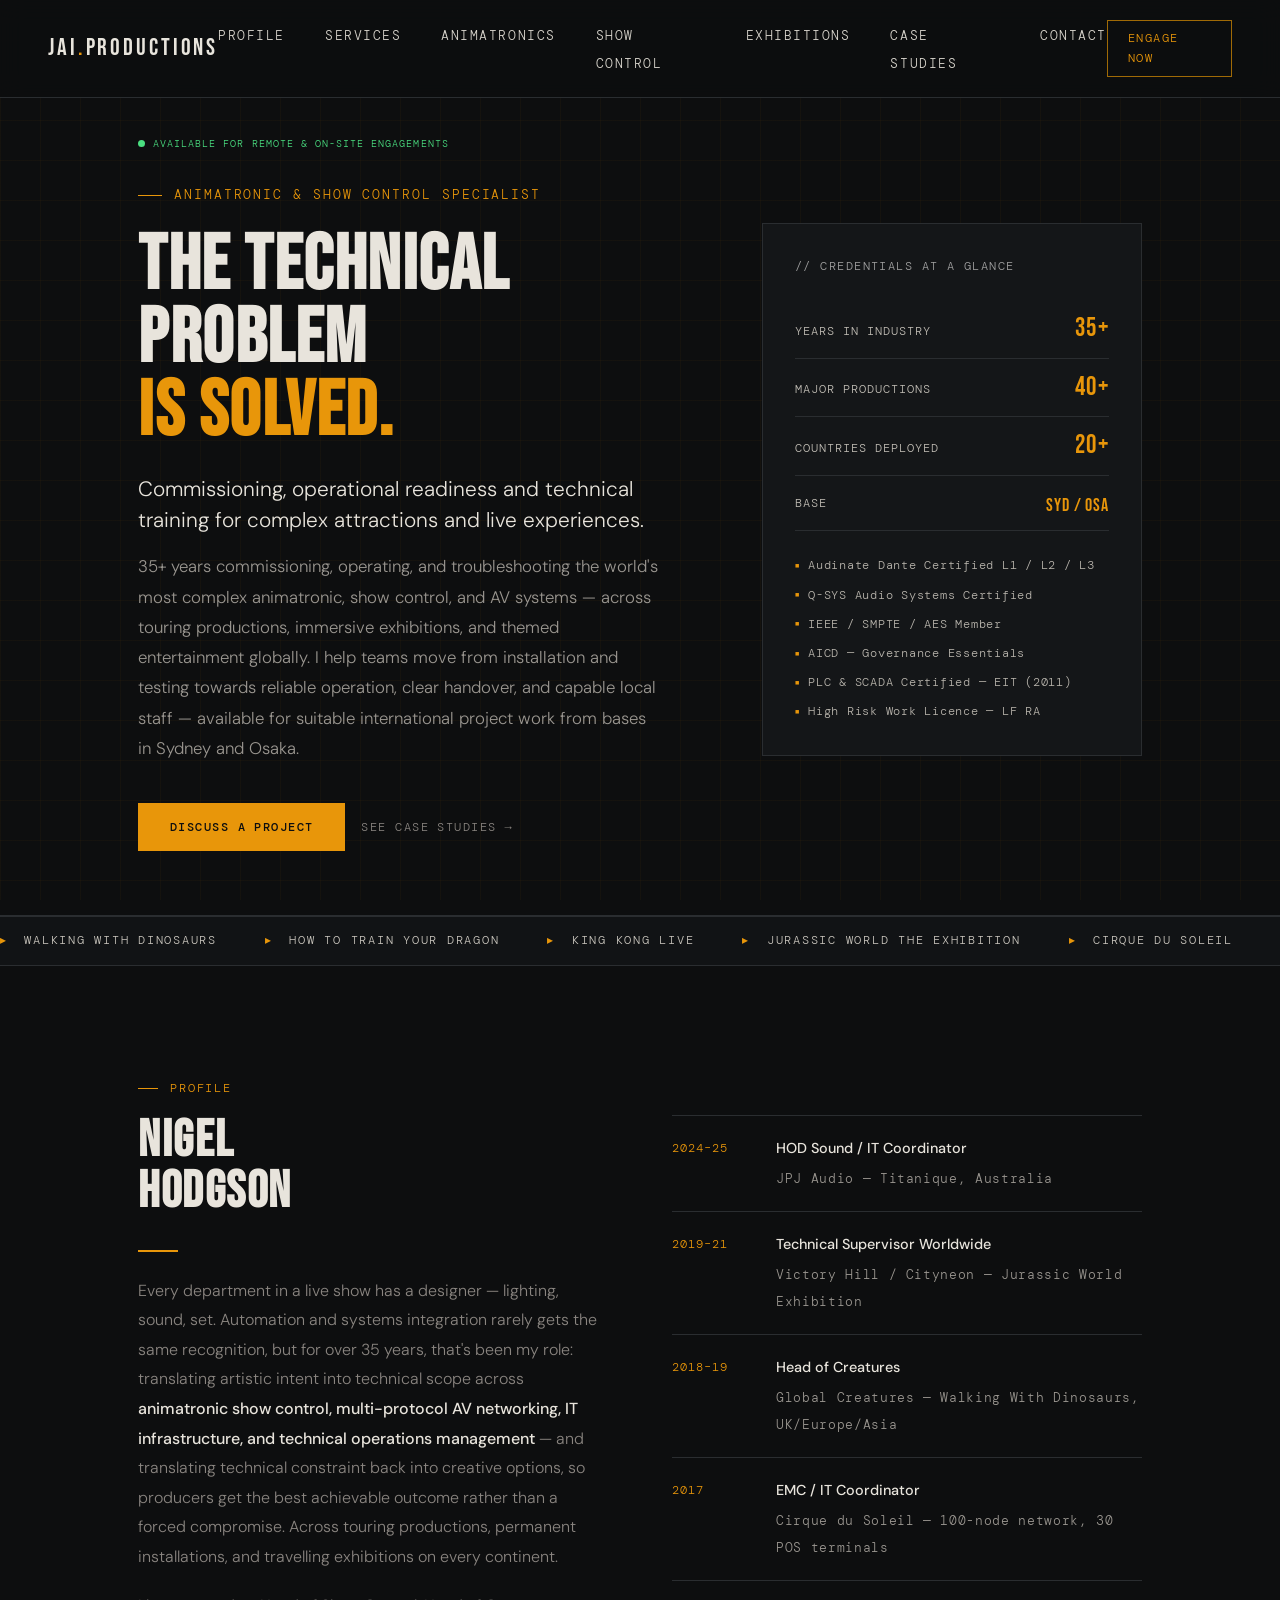
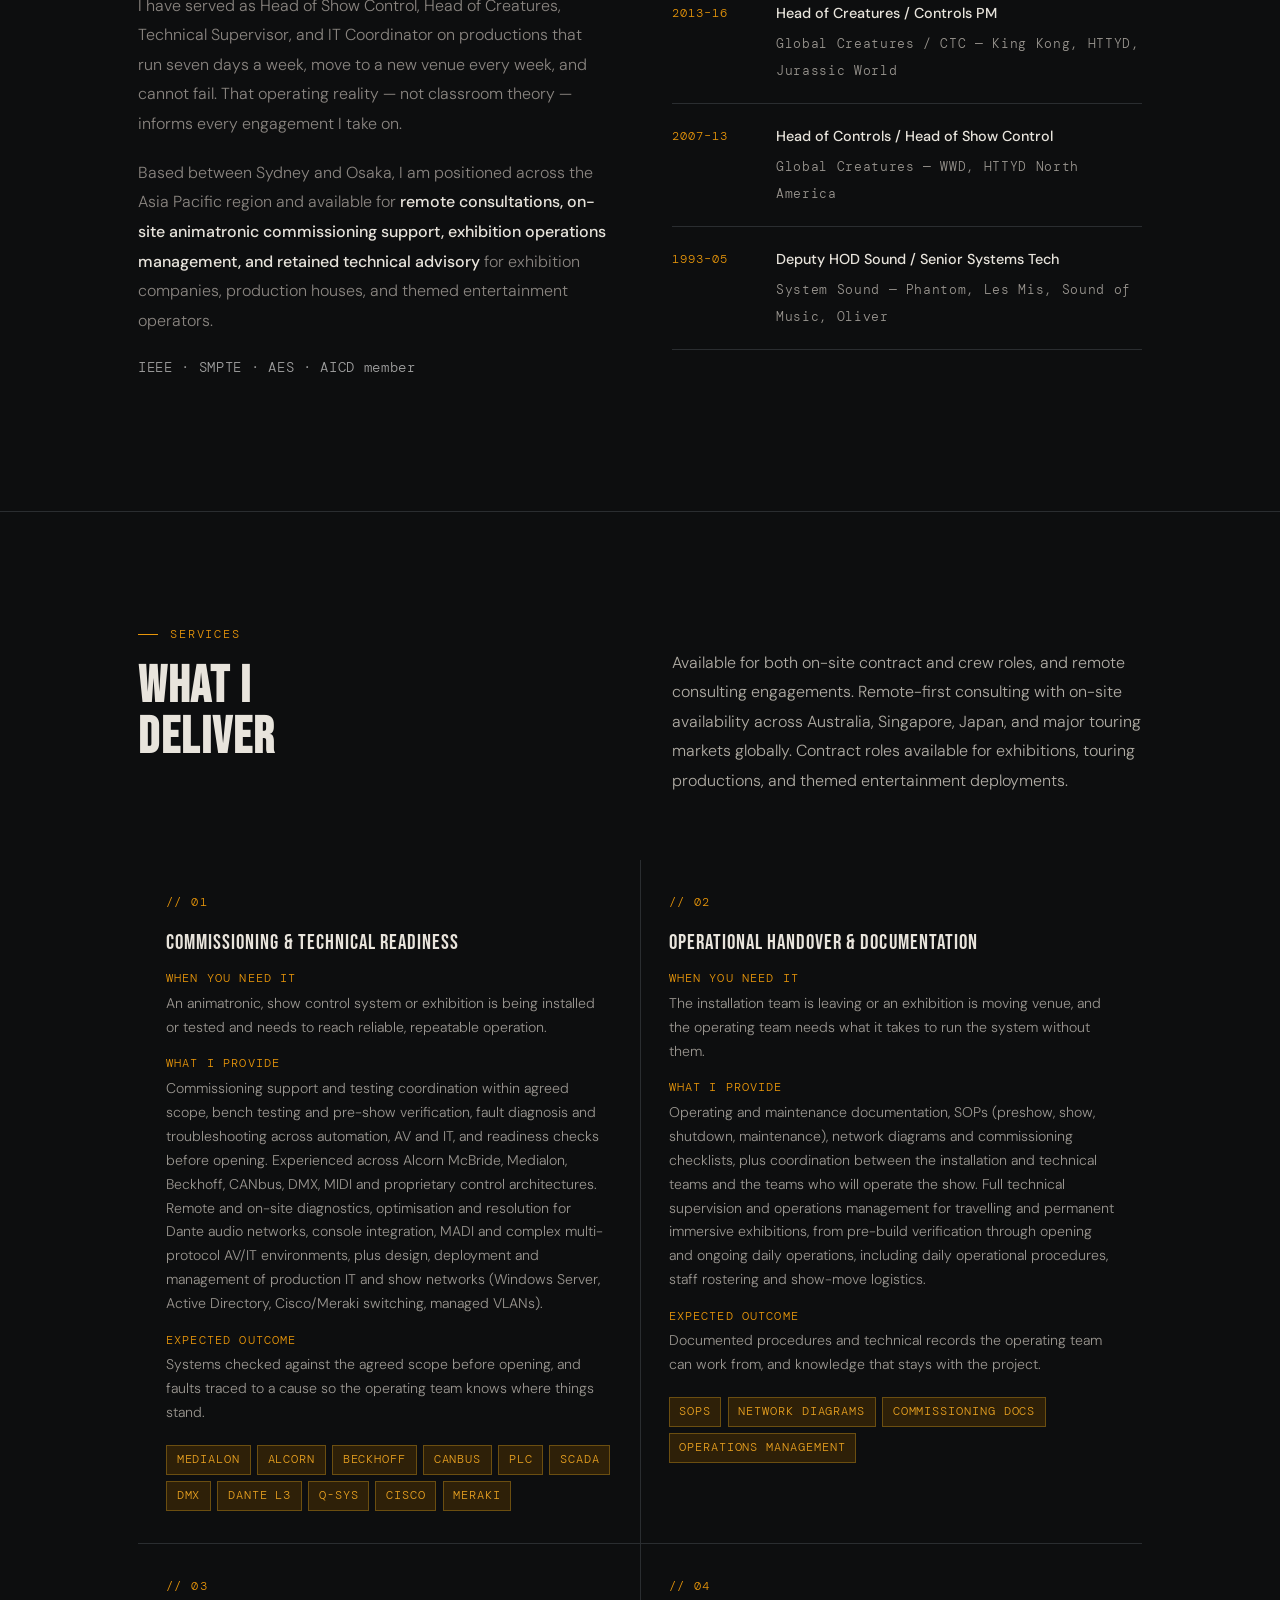
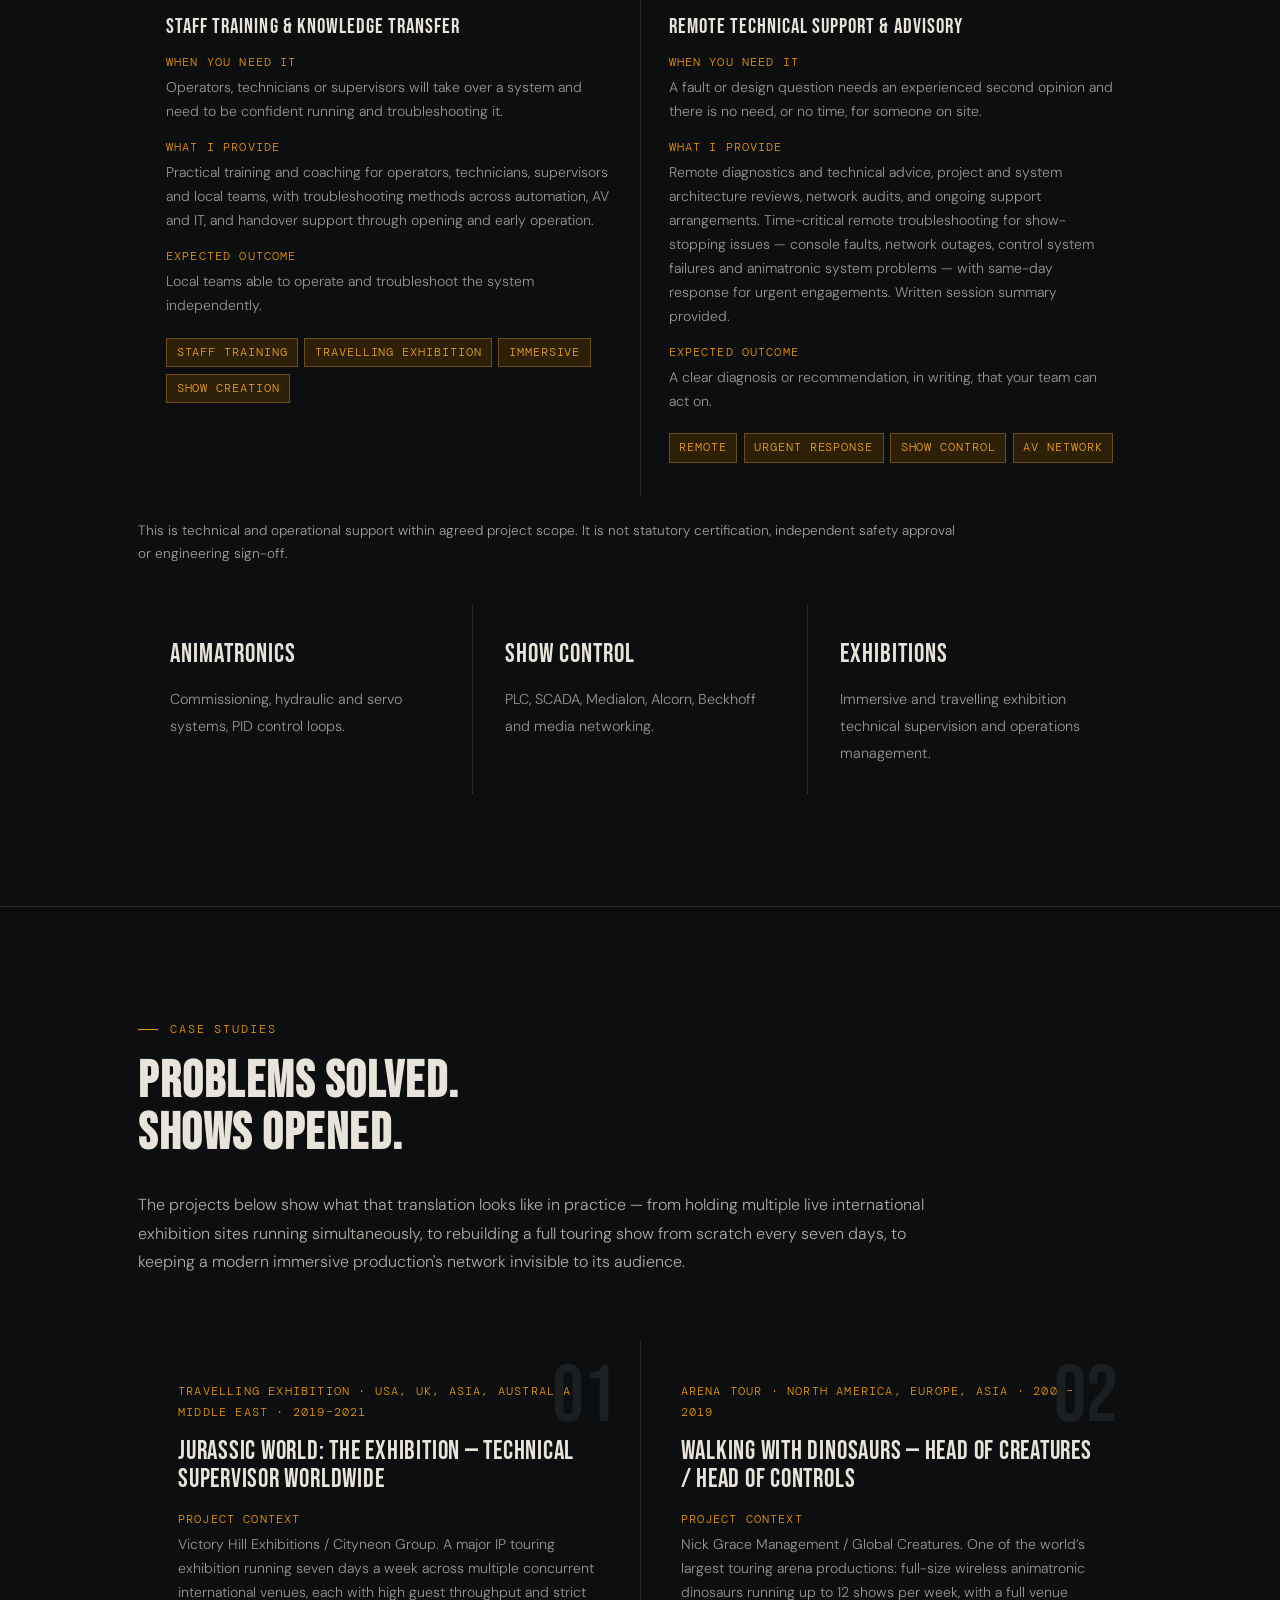
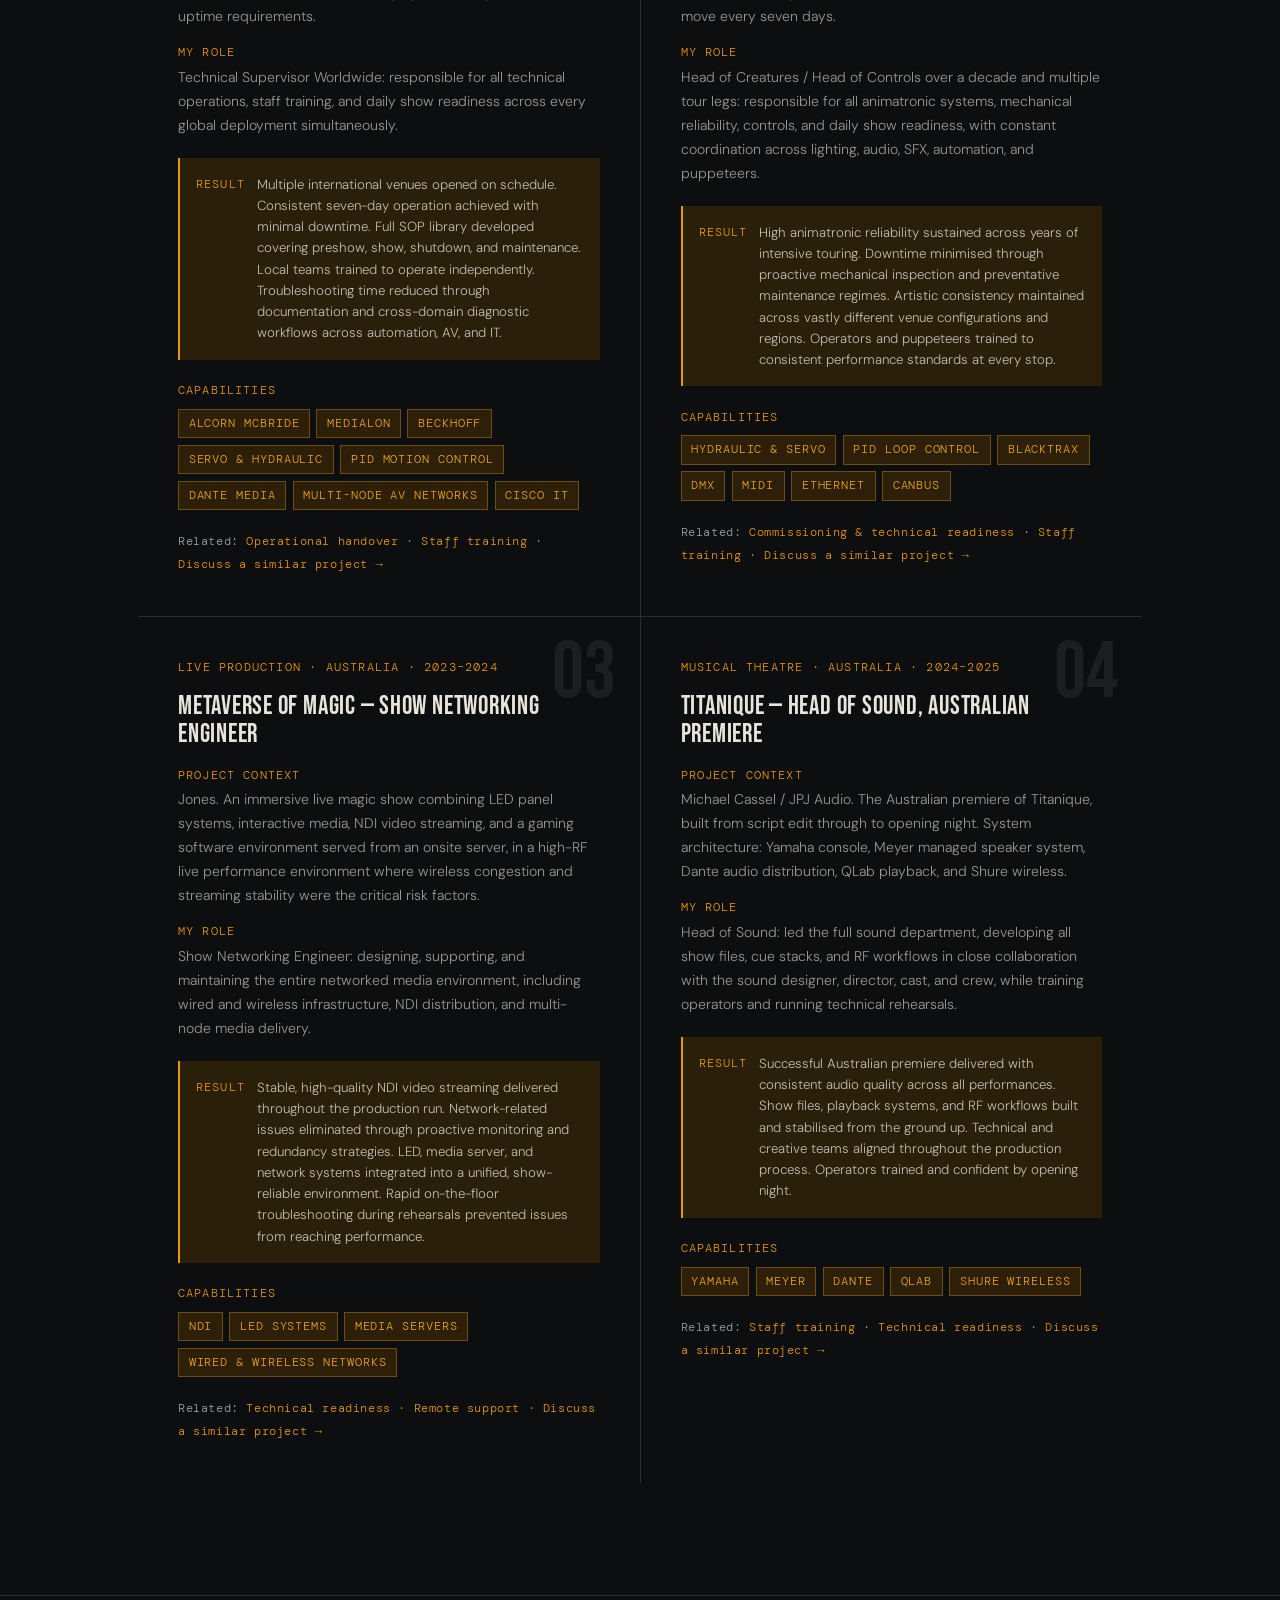
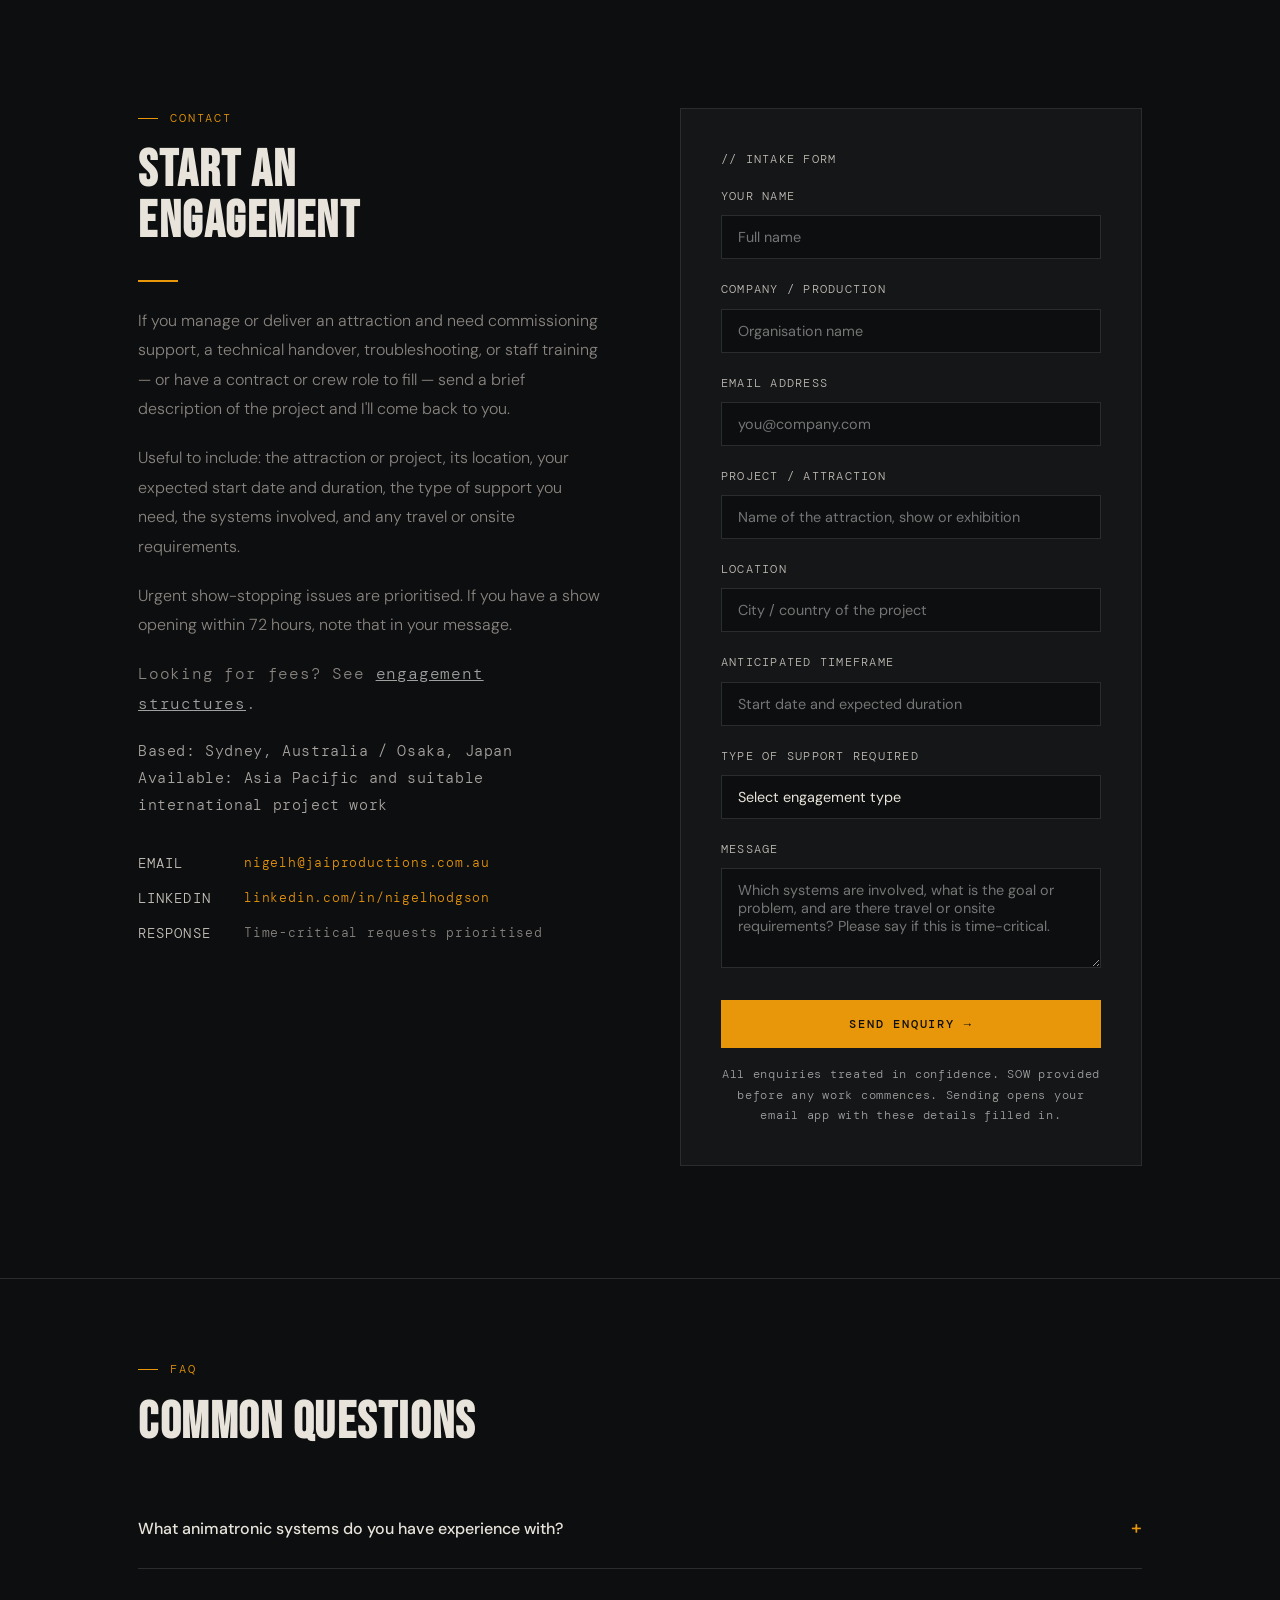
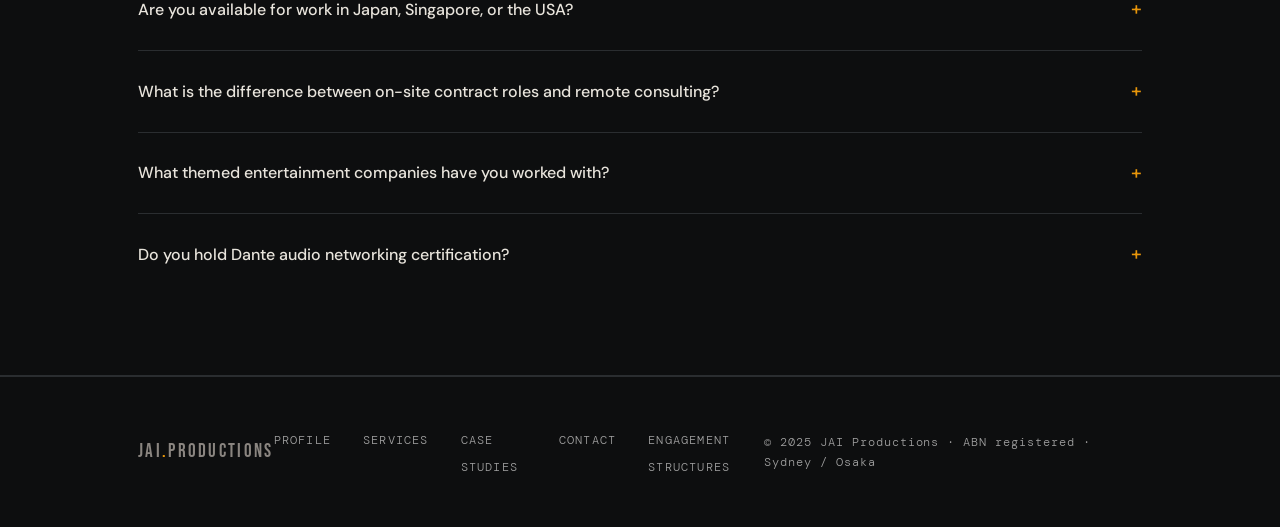
==== commit aef4ad88: "Pre-deploy fixes: restore AV network, IT and operations detail to service groups; align form wording" ====
--- a/index.html
+++ b/index.html
@@ -304,7 +304,7 @@
           <dt>When you need it</dt>
           <dd>An animatronic, show control system or exhibition is being installed or tested and needs to reach reliable, repeatable operation.</dd>
           <dt>What I provide</dt>
-          <dd>Commissioning support and testing coordination within agreed scope, bench testing and pre-show verification, fault diagnosis and troubleshooting across automation, AV and IT, and readiness checks before opening. Experienced across Alcorn McBride, Medialon, Beckhoff, CANbus, DMX, MIDI and proprietary control architectures.</dd>
+          <dd>Commissioning support and testing coordination within agreed scope, bench testing and pre-show verification, fault diagnosis and troubleshooting across automation, AV and IT, and readiness checks before opening. Experienced across Alcorn McBride, Medialon, Beckhoff, CANbus, DMX, MIDI and proprietary control architectures. Remote and on-site diagnostics, optimisation and resolution for Dante audio networks, console integration, MADI and complex multi-protocol AV/IT environments, plus design, deployment and management of production IT and show networks (Windows Server, Active Directory, Cisco/Meraki switching, managed VLANs).</dd>
           <dt>Expected outcome</dt>
           <dd>Systems checked against the agreed scope before opening, and faults traced to a cause so the operating team knows where things stand.</dd>
         </dl>
@@ -317,6 +317,9 @@
           <span class="tag">SCADA</span>
           <span class="tag">DMX</span>
           <span class="tag">Dante L3</span>
+          <span class="tag">Q-SYS</span>
+          <span class="tag">Cisco</span>
+          <span class="tag">Meraki</span>
         </div>
       </div>
 
@@ -327,7 +330,7 @@
           <dt>When you need it</dt>
           <dd>The installation team is leaving or an exhibition is moving venue, and the operating team needs what it takes to run the system without them.</dd>
           <dt>What I provide</dt>
-          <dd>Operating and maintenance documentation, SOPs (preshow, show, shutdown, maintenance), network diagrams and commissioning checklists, plus coordination between the installation and technical teams and the teams who will operate the show.</dd>
+          <dd>Operating and maintenance documentation, SOPs (preshow, show, shutdown, maintenance), network diagrams and commissioning checklists, plus coordination between the installation and technical teams and the teams who will operate the show. Full technical supervision and operations management for travelling and permanent immersive exhibitions, from pre-build verification through opening and ongoing daily operations, including daily operational procedures, staff rostering and show-move logistics.</dd>
           <dt>Expected outcome</dt>
           <dd>Documented procedures and technical records the operating team can work from, and knowledge that stays with the project.</dd>
         </dl>
@@ -365,7 +368,7 @@
           <dt>When you need it</dt>
           <dd>A fault or design question needs an experienced second opinion and there is no need, or no time, for someone on site.</dd>
           <dt>What I provide</dt>
-          <dd>Remote diagnostics and technical advice, project and system architecture reviews, network audits, and ongoing support arrangements. Written session summary provided; urgent show-stopping issues are prioritised.</dd>
+          <dd>Remote diagnostics and technical advice, project and system architecture reviews, network audits, and ongoing support arrangements. Time-critical remote troubleshooting for show-stopping issues — console faults, network outages, control system failures and animatronic system problems — with same-day response for urgent engagements. Written session summary provided.</dd>
           <dt>Expected outcome</dt>
           <dd>A clear diagnosis or recommendation, in writing, that your team can act on.</dd>
         </dl>
@@ -697,7 +700,7 @@
     const email = document.getElementById('email').value.trim();
     const brief = document.getElementById('brief').value.trim();
     if (!name || !email || !brief) {
-      alert('Please fill in your name, email, and a brief description.');
+      alert('Please fill in your name, email, and a message.');
       return;
     }
     const subject = encodeURIComponent('JAI Productions — Consulting Enquiry');
@@ -709,7 +712,7 @@
       'Timeframe: ' + document.getElementById('timeframe').value + '\n' +
       'Email: ' + document.getElementById('email').value + '\n' +
       'Support required: ' + document.getElementById('type').value + '\n\n' +
-      'Brief:\n' + document.getElementById('brief').value
+      'Message:\n' + document.getElementById('brief').value
     );
     window.location.href = 'mailto:nigelh@jaiproductions.com.au?subject=' + subject + '&body=' + body;
   }
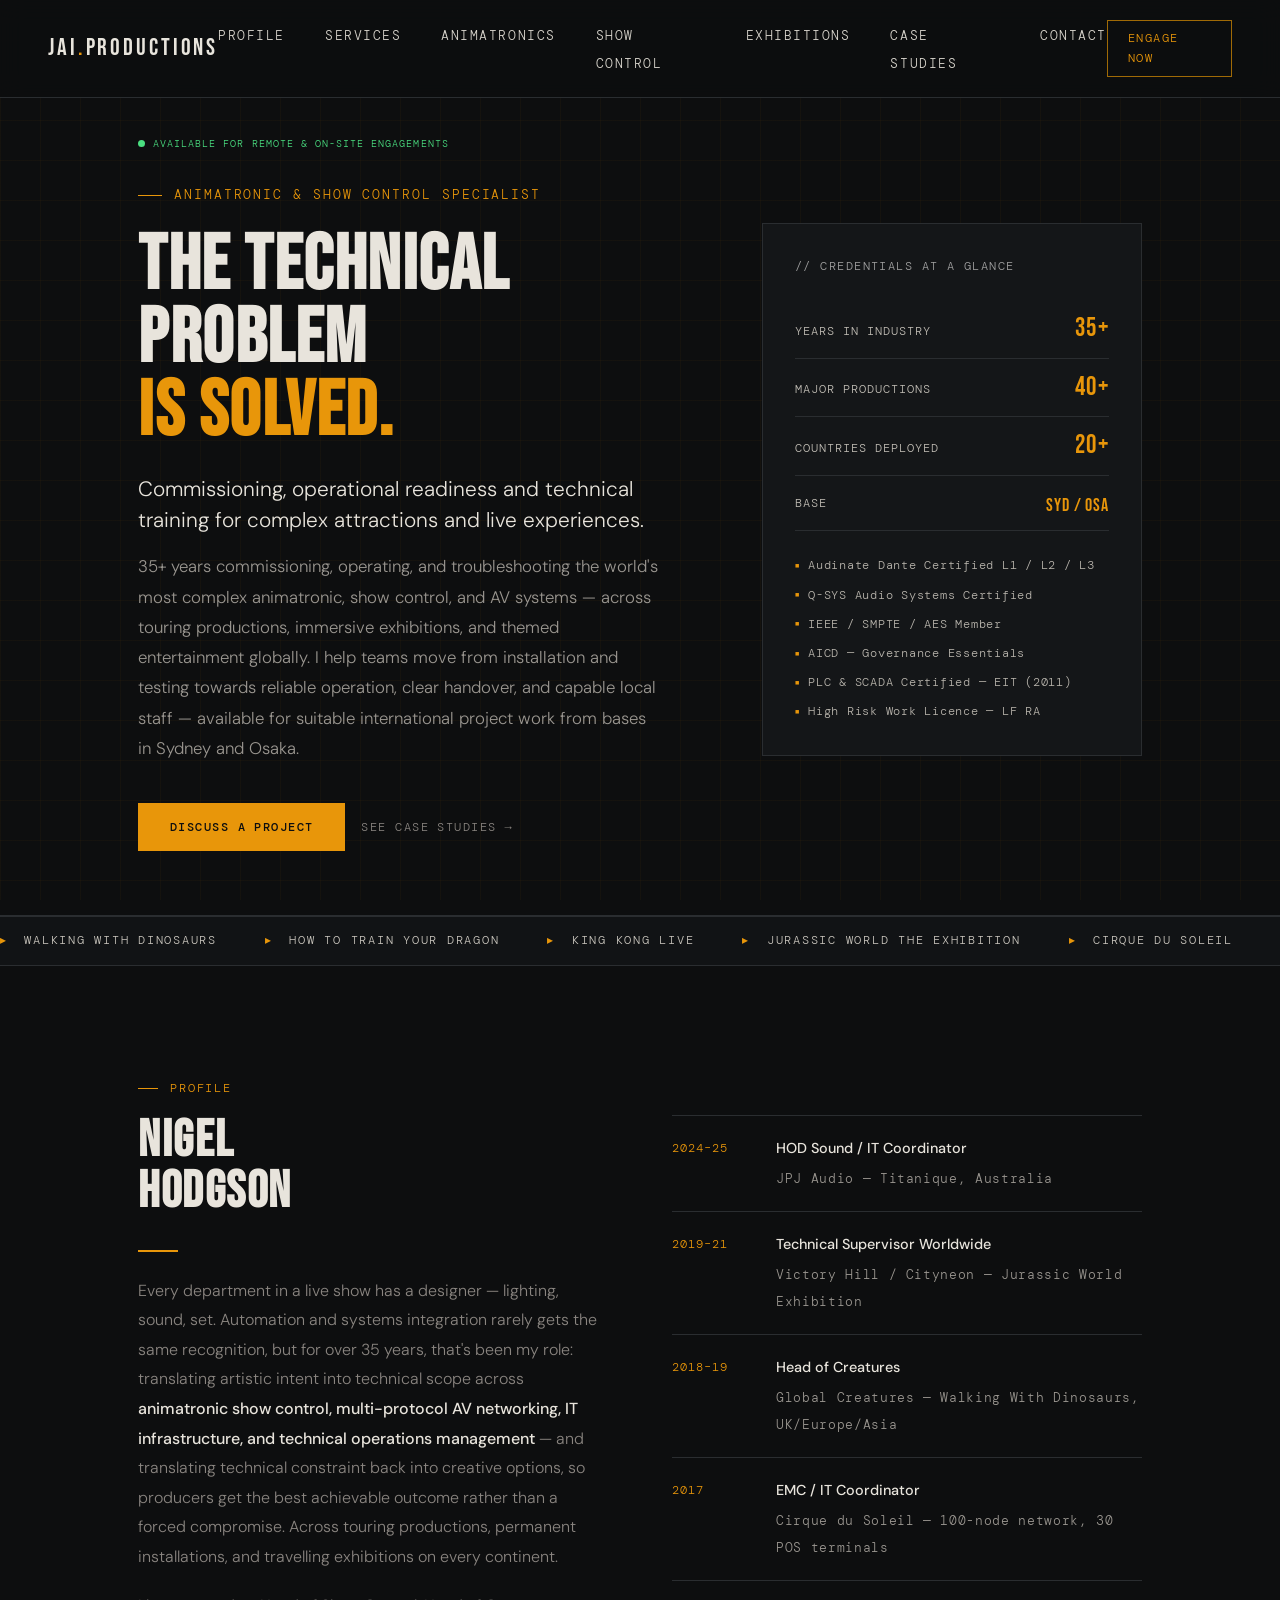
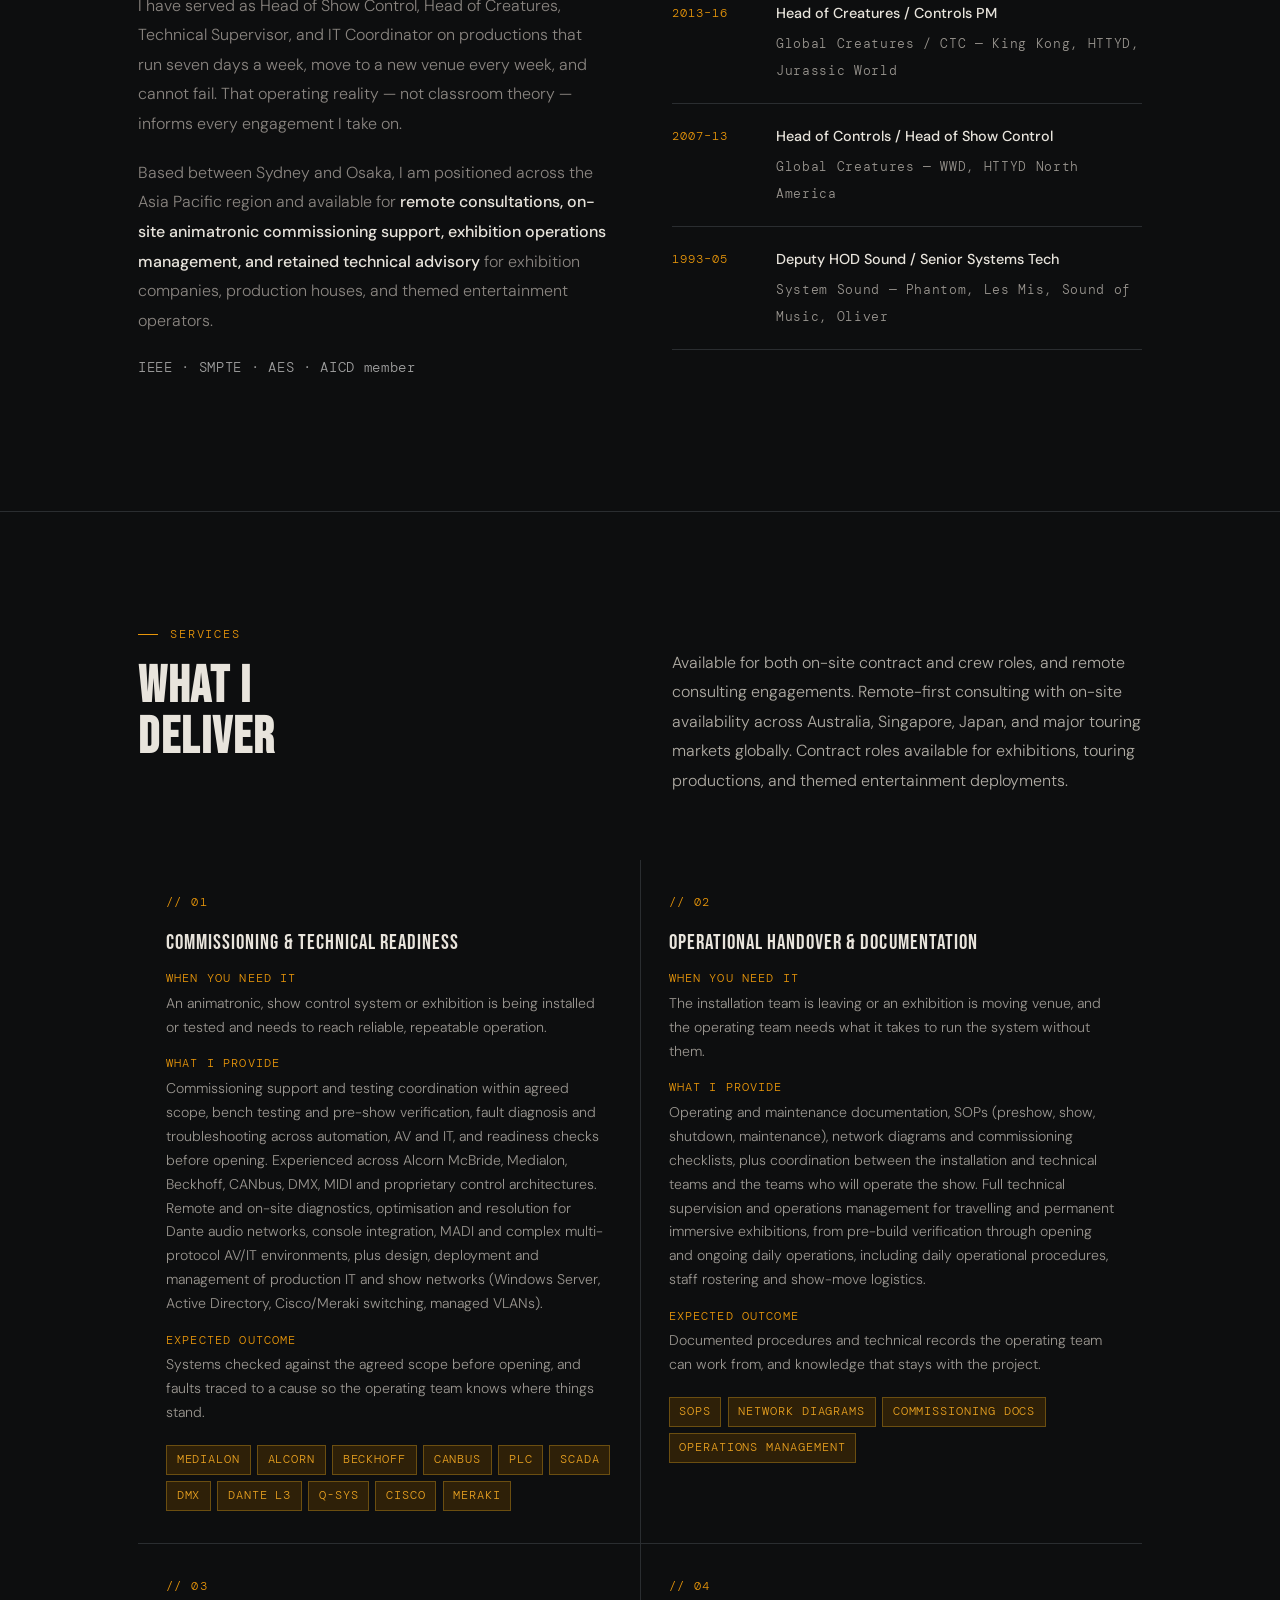
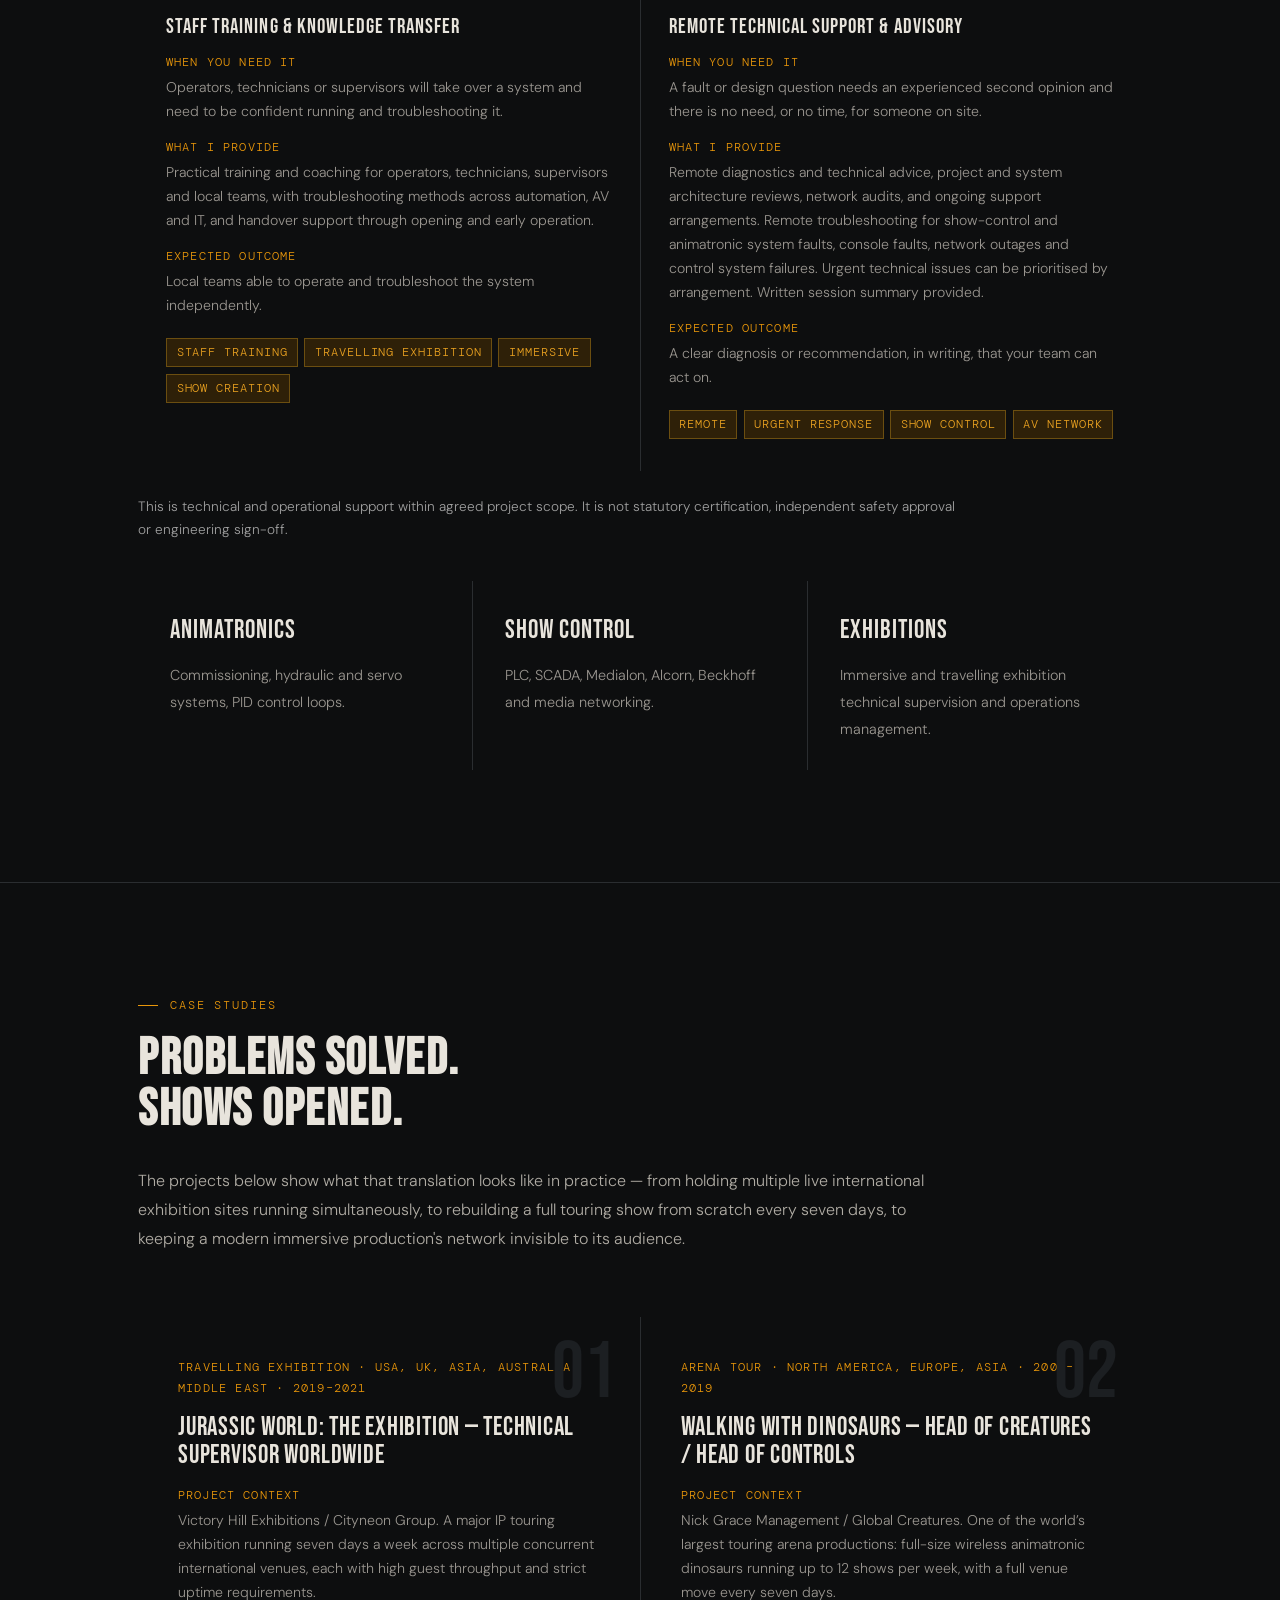
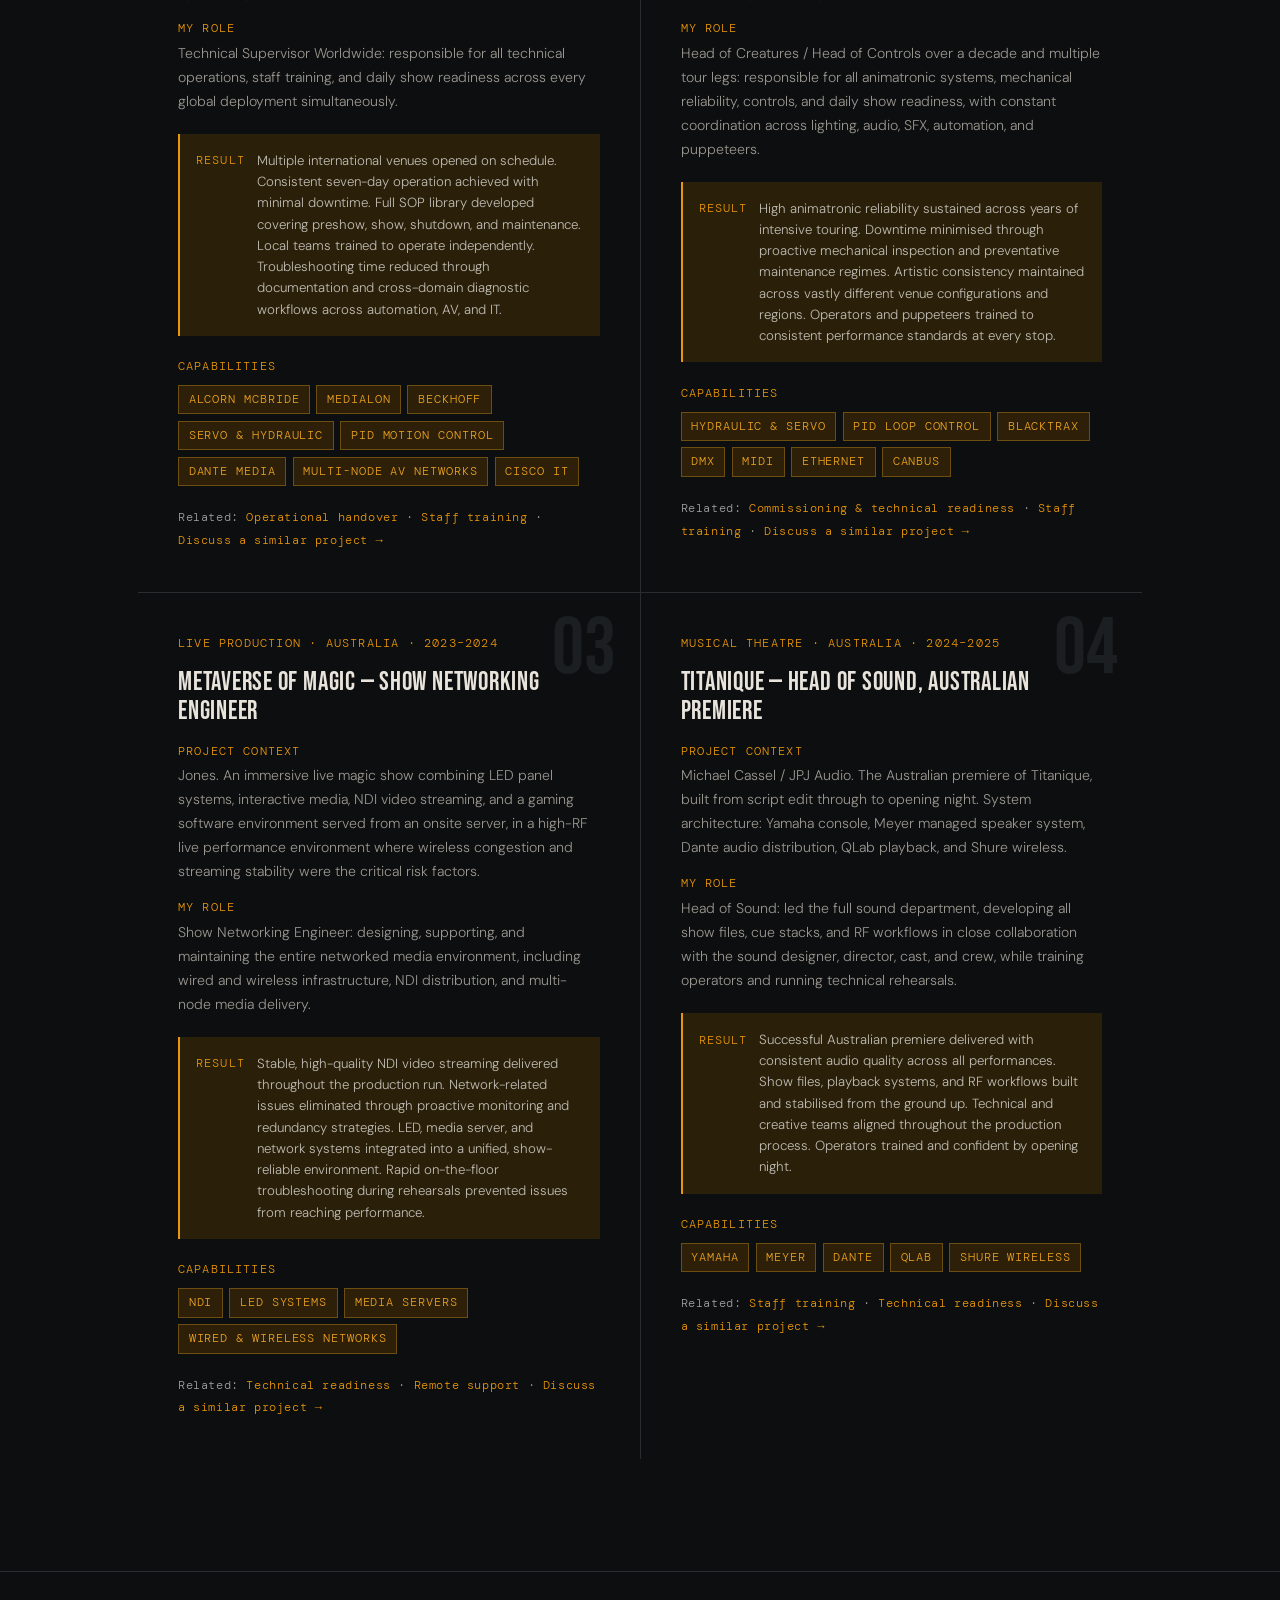
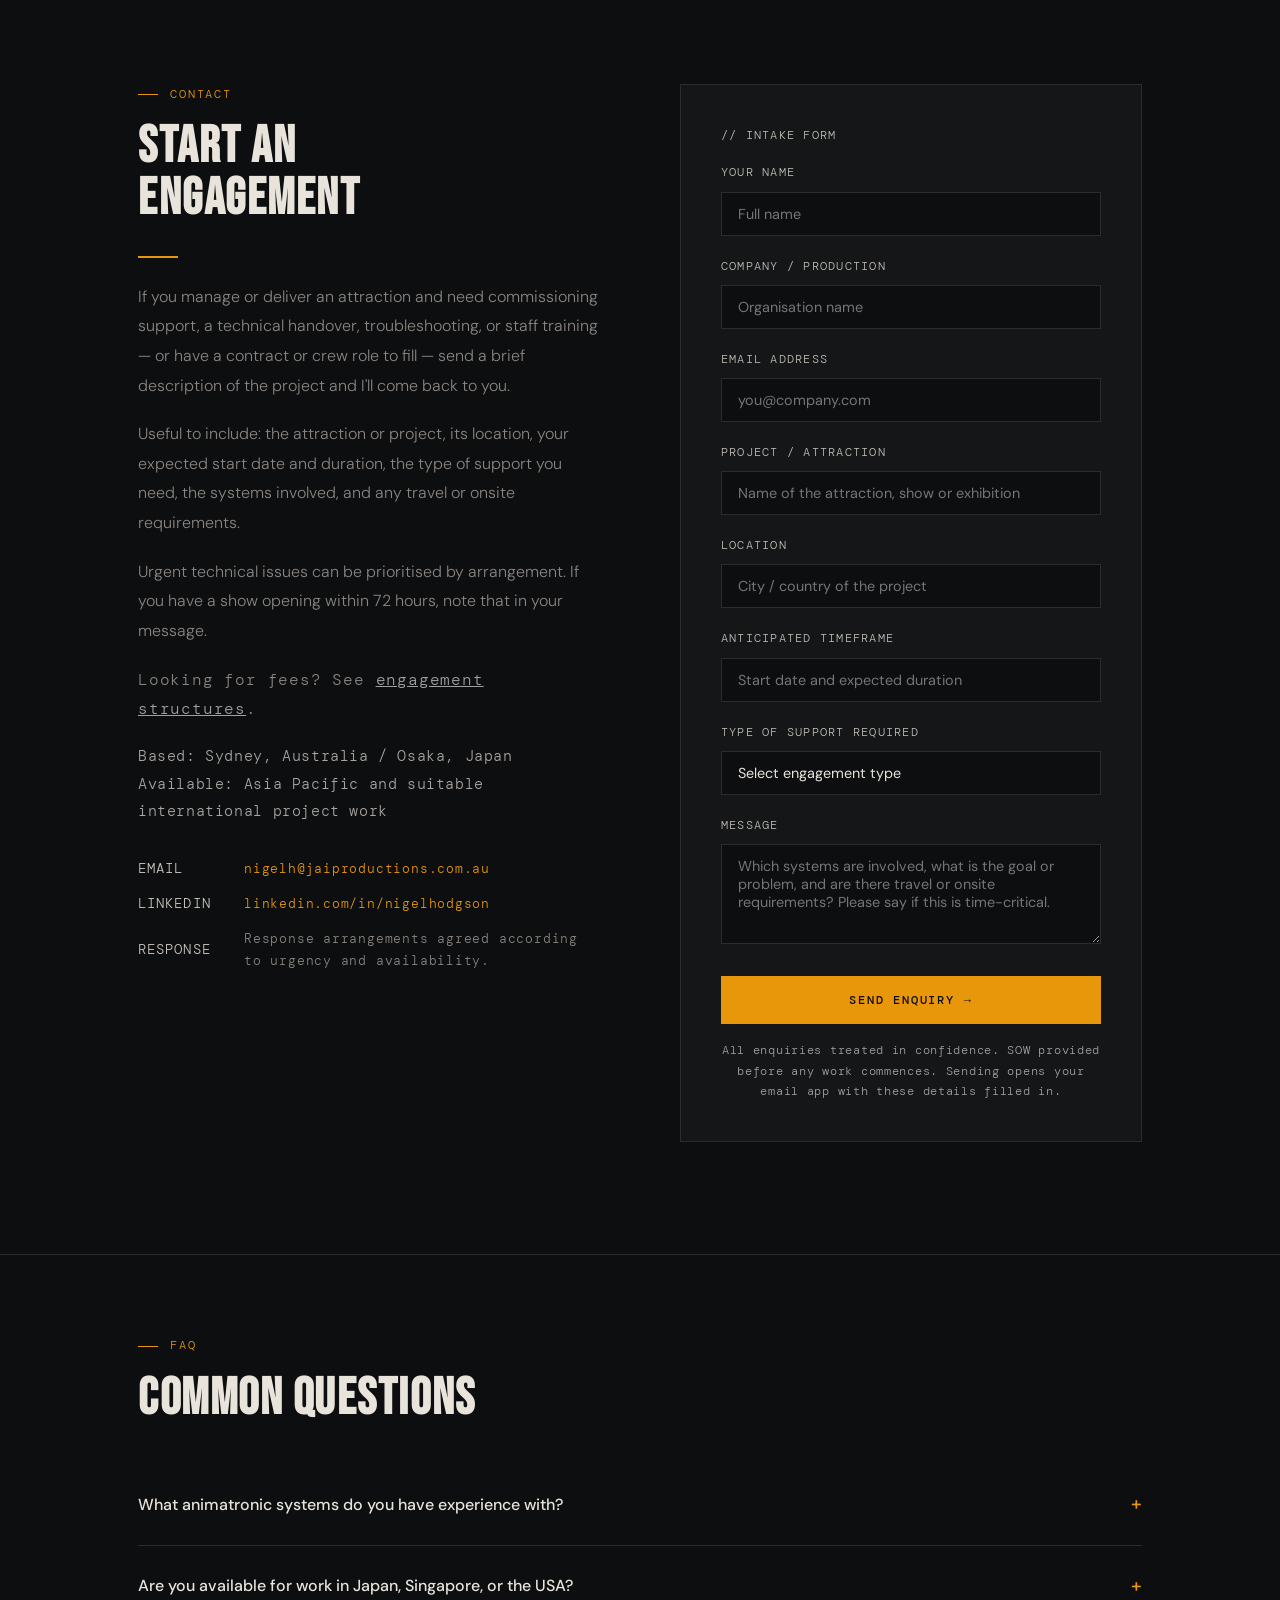
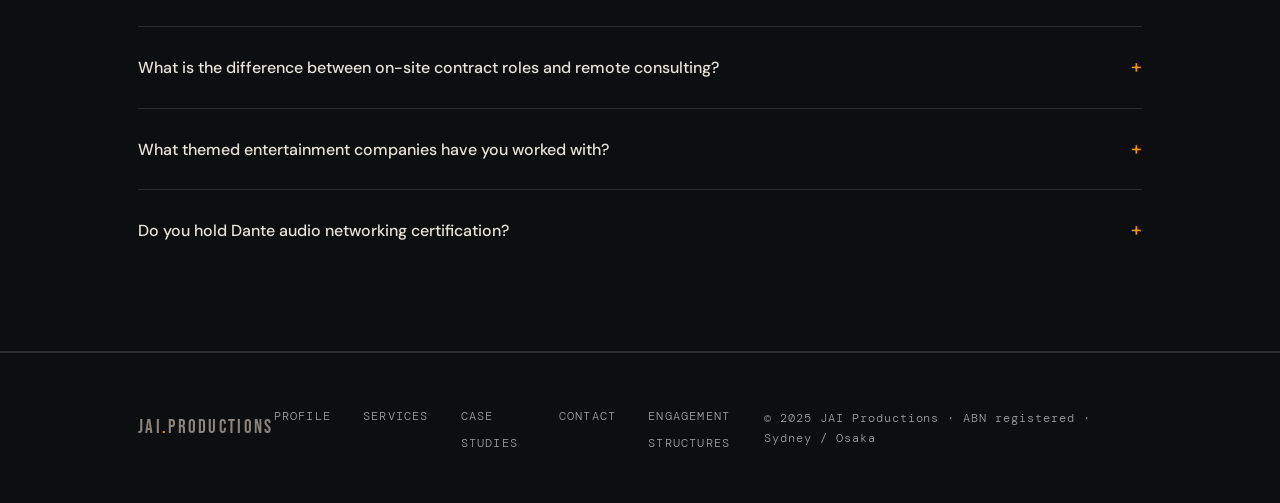
==== commit dd3a8b21: "Replace fixed response-time wording with 'prioritised by arrangement' language Co-Authored-By: Claud" ====
--- a/index.html
+++ b/index.html
@@ -368,7 +368,7 @@
           <dt>When you need it</dt>
           <dd>A fault or design question needs an experienced second opinion and there is no need, or no time, for someone on site.</dd>
           <dt>What I provide</dt>
-          <dd>Remote diagnostics and technical advice, project and system architecture reviews, network audits, and ongoing support arrangements. Time-critical remote troubleshooting for show-stopping issues — console faults, network outages, control system failures and animatronic system problems — with same-day response for urgent engagements. Written session summary provided.</dd>
+          <dd>Remote diagnostics and technical advice, project and system architecture reviews, network audits, and ongoing support arrangements. Remote troubleshooting for show-control and animatronic system faults, console faults, network outages and control system failures. Urgent technical issues can be prioritised by arrangement. Written session summary provided.</dd>
           <dt>Expected outcome</dt>
           <dd>A clear diagnosis or recommendation, in writing, that your team can act on.</dd>
         </dl>
@@ -530,7 +530,7 @@
           Useful to include: the attraction or project, its location, your expected start date and duration, the type of support you need, the systems involved, and any travel or onsite requirements.
         </p>
         <p>
-          Urgent show-stopping issues are prioritised. If you have a show opening within 72 hours, note that in your message.
+          Urgent technical issues can be prioritised by arrangement. If you have a show opening within 72 hours, note that in your message.
         </p>
         <p class="quiet-link" style="margin-top:0.5rem;">Looking for fees? See <a href="/rates/" style="color:#a0a0a0;">engagement structures</a>.</p>
         <p style="color: #a8a4a0; font-size:0.95rem; font-family:'DM Mono',monospace; letter-spacing:0.04em; margin-top:1rem; line-height:1.8;">
@@ -548,7 +548,7 @@
           </div>
           <div class="contact-item">
             <span class="contact-label">Response</span>
-            <span class="contact-value" style="color:var(--text-dim);">Time-critical requests prioritised</span>
+            <span class="contact-value" style="color:var(--text-dim);">Response arrangements agreed according to urgency and availability.</span>
           </div>
         </div>
       </div>
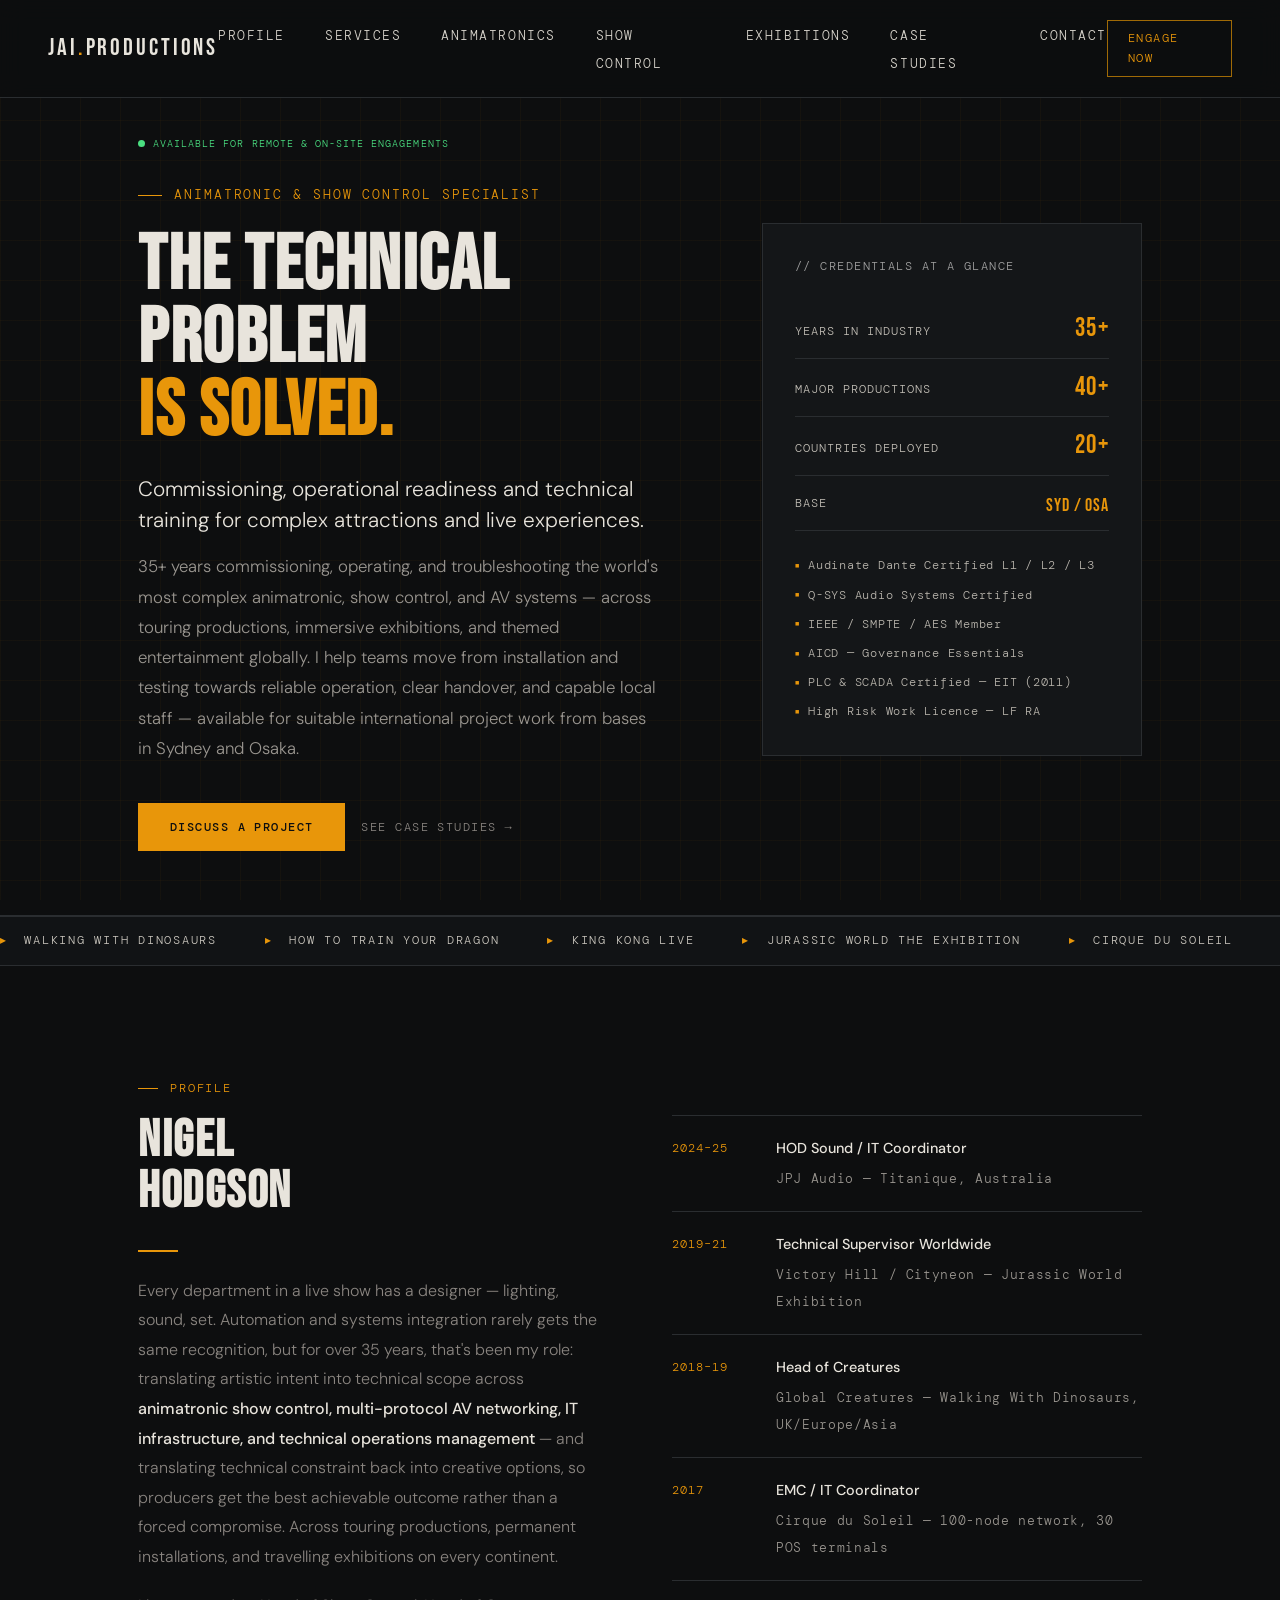
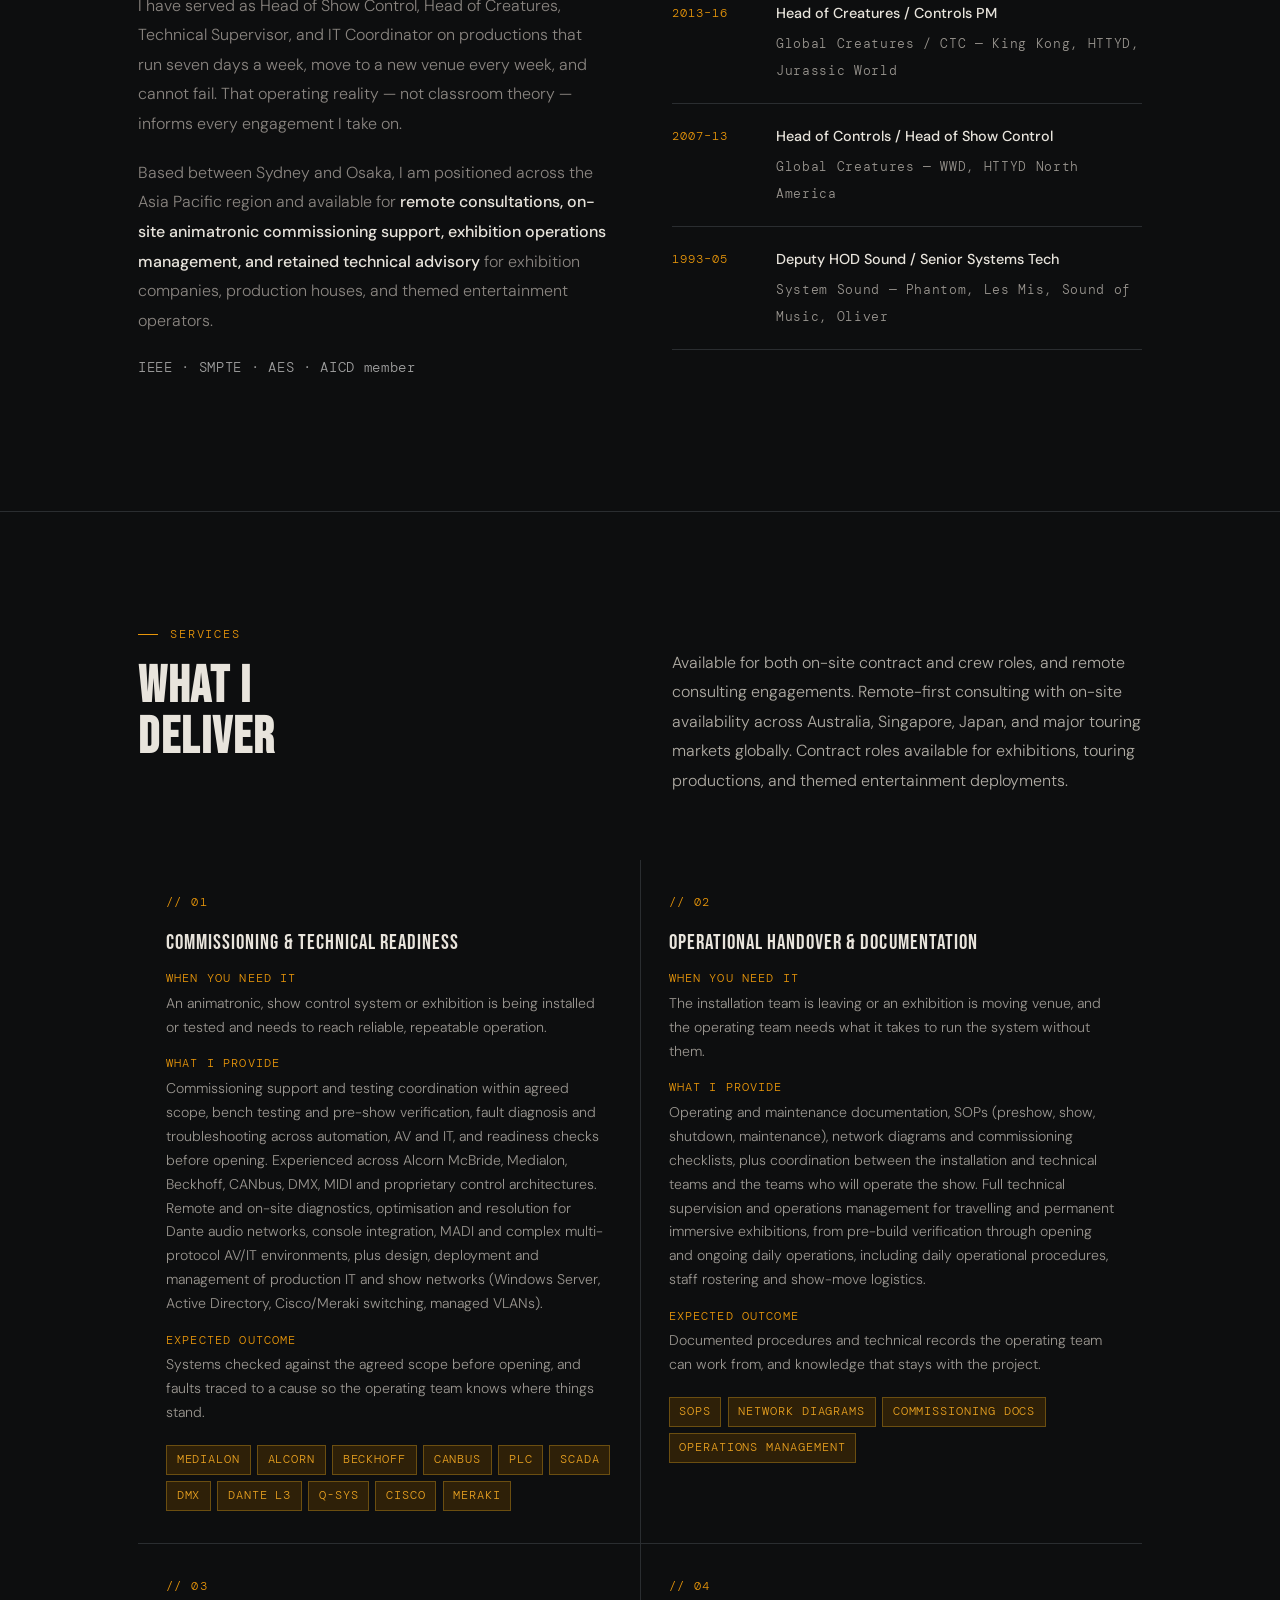
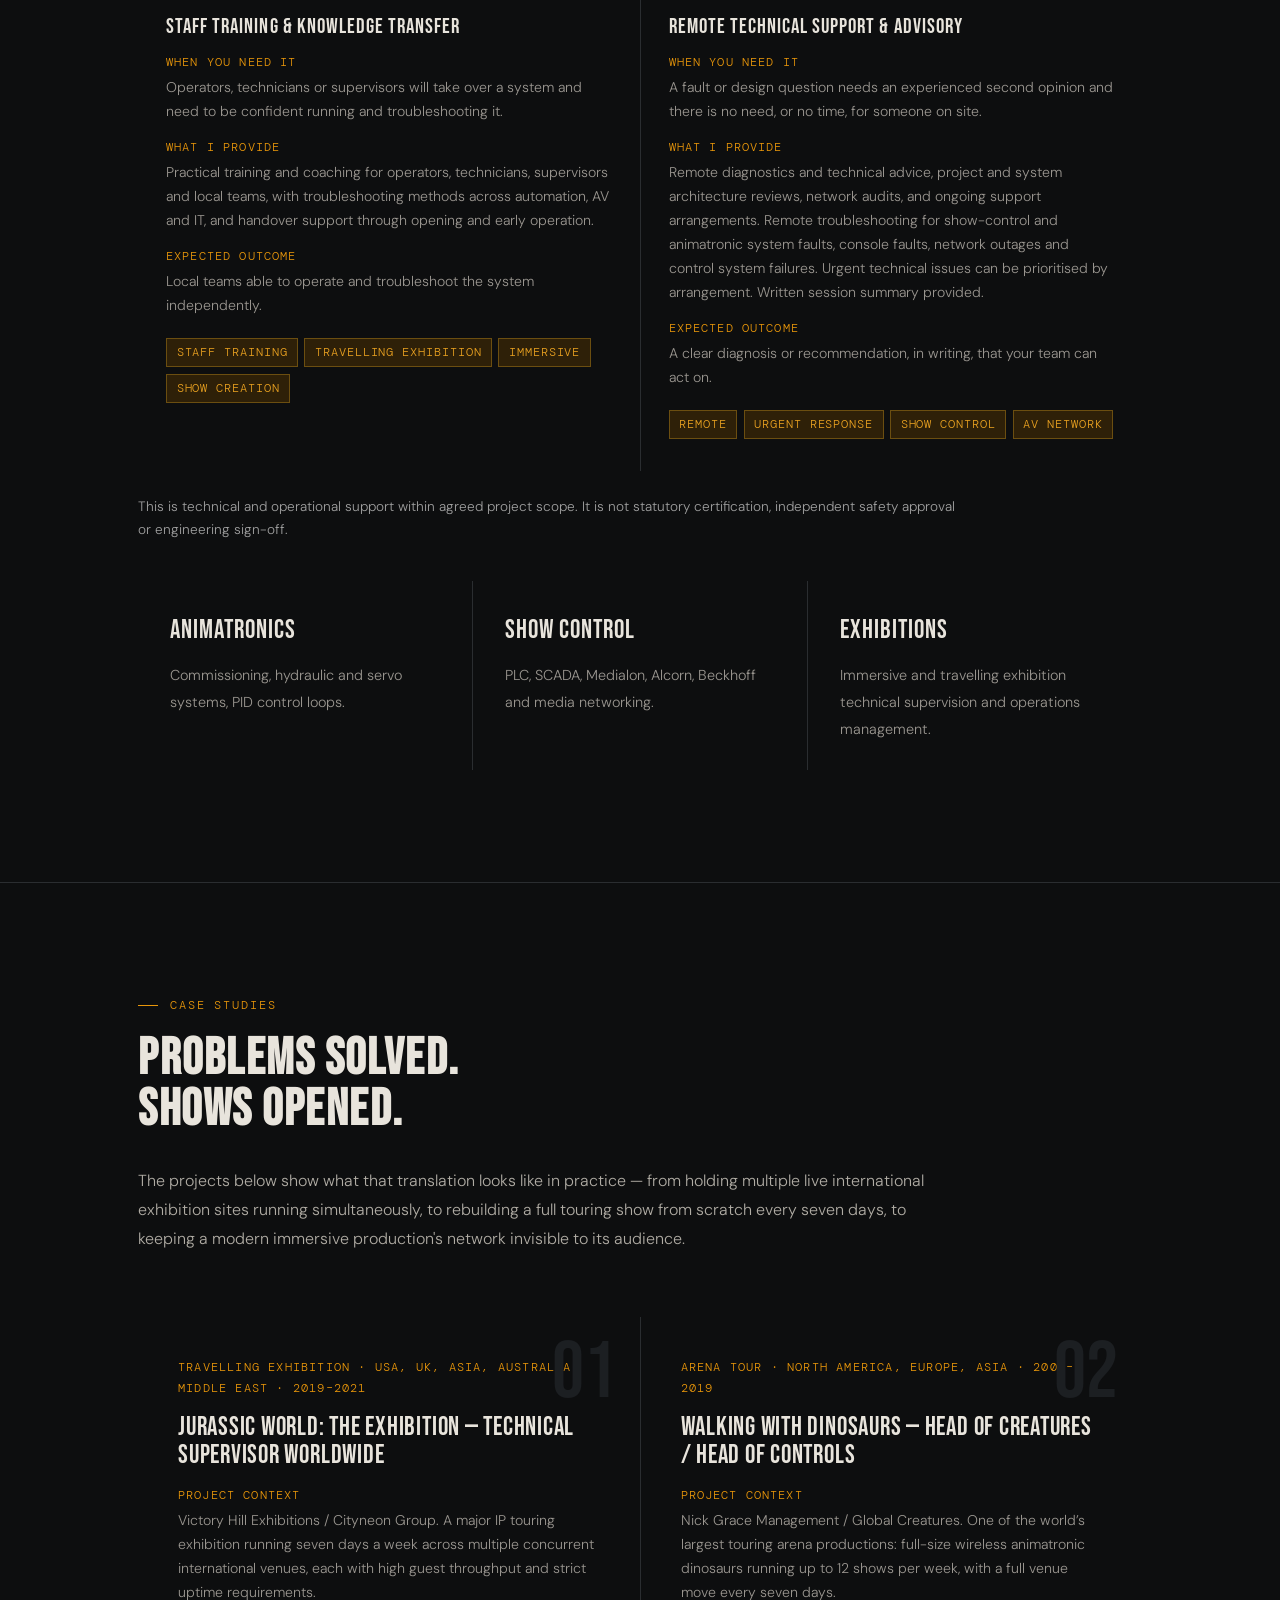
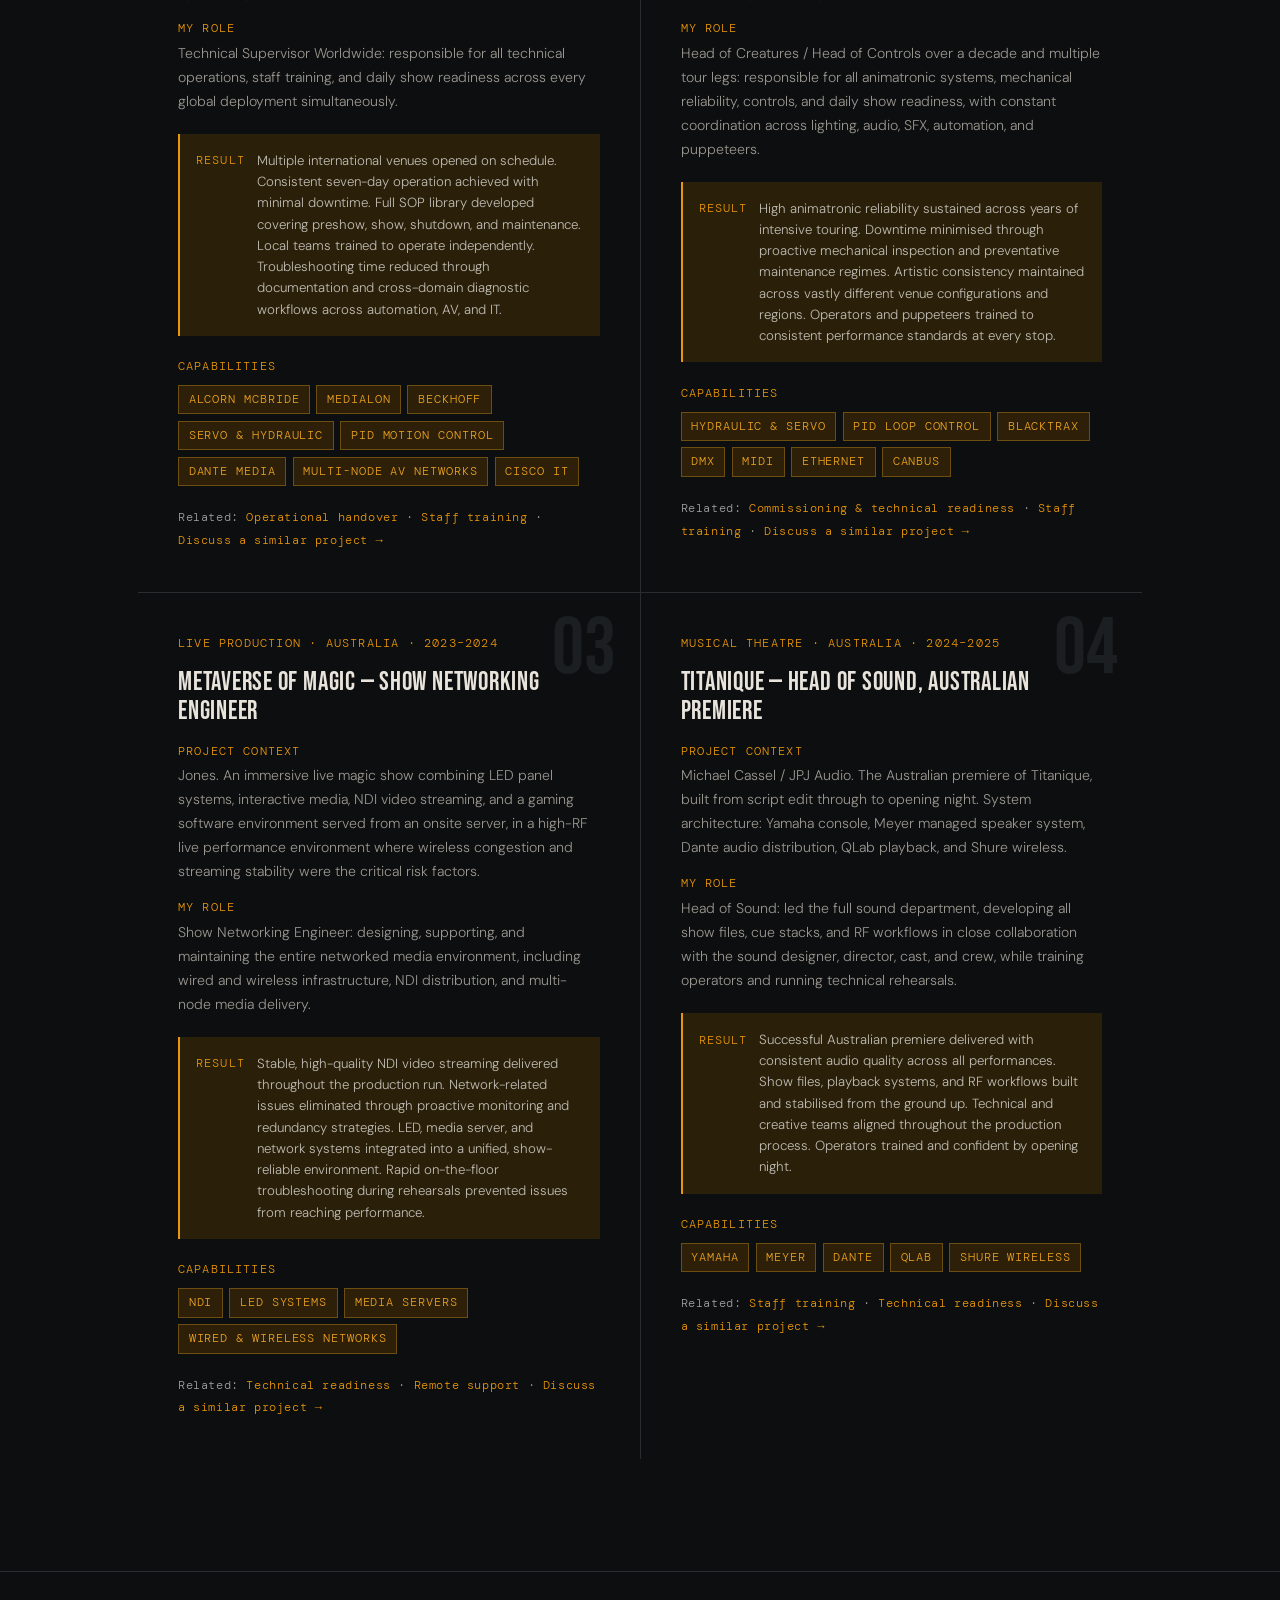
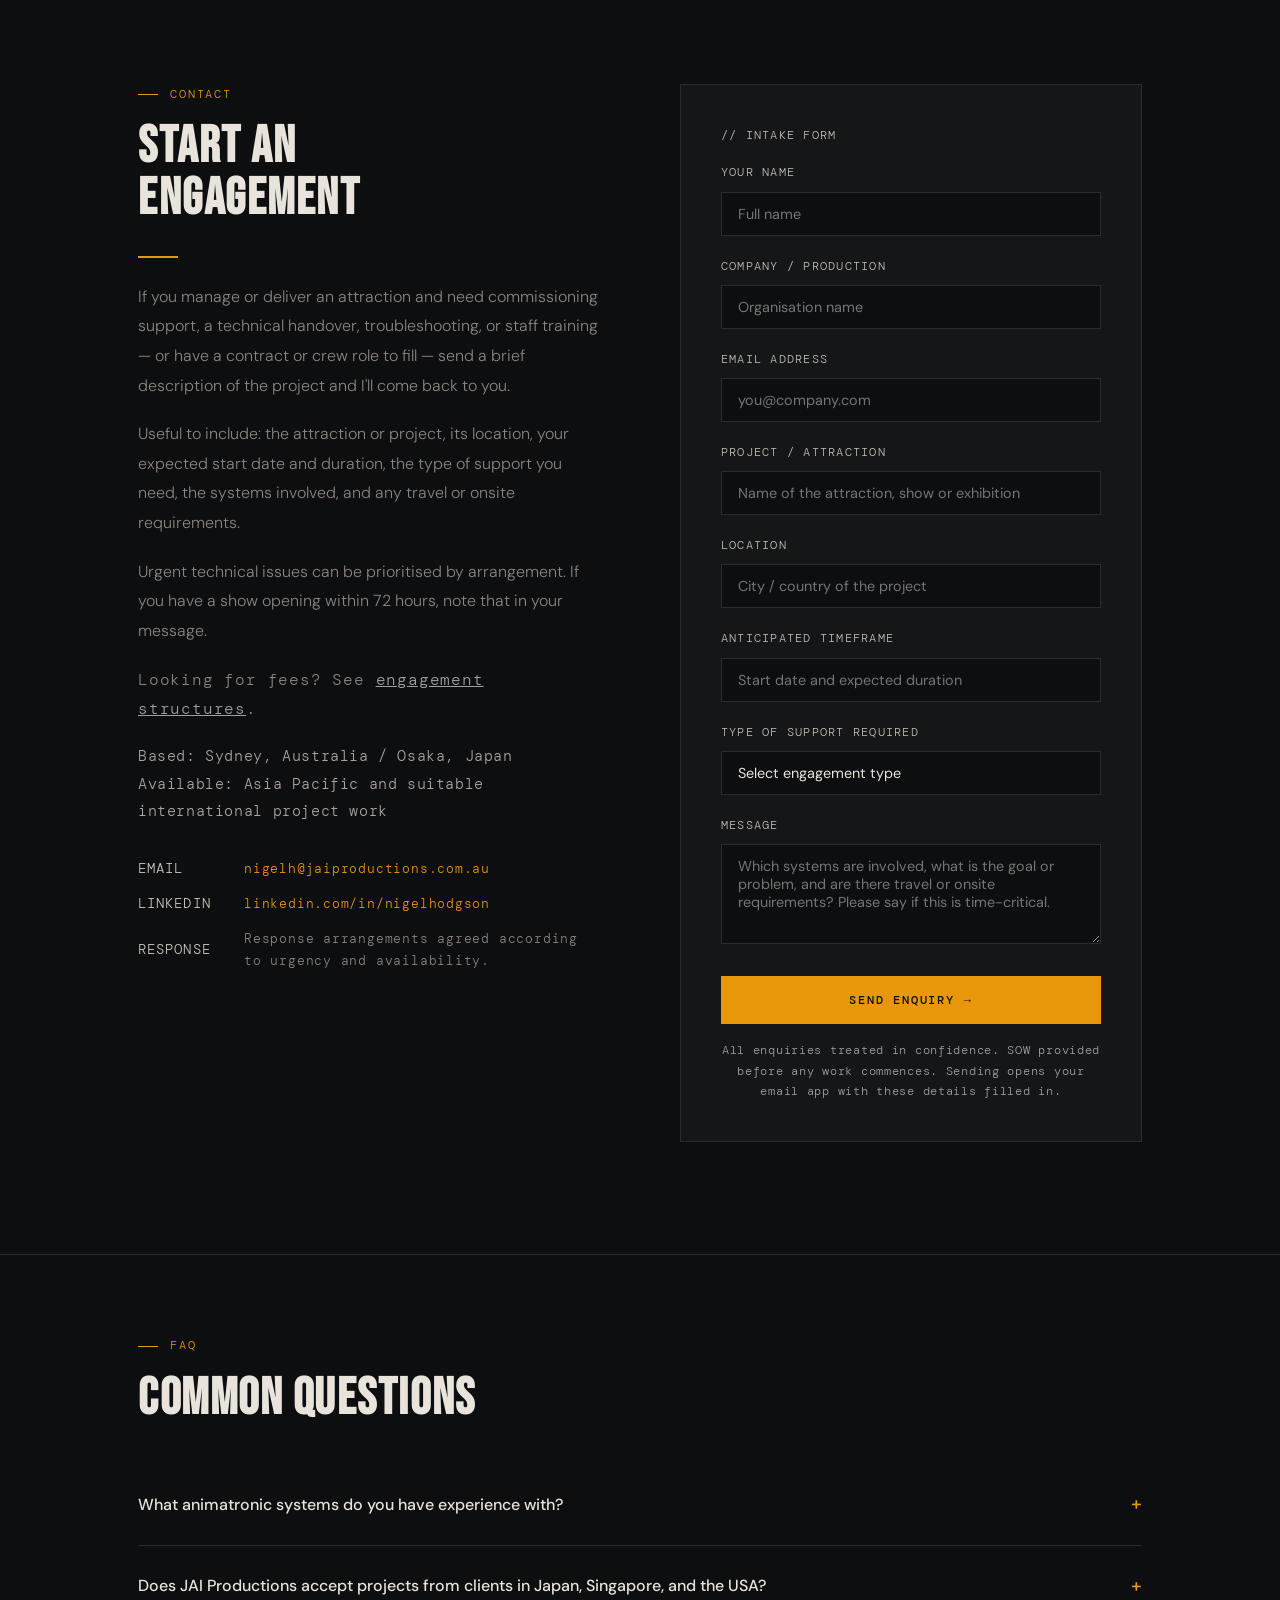
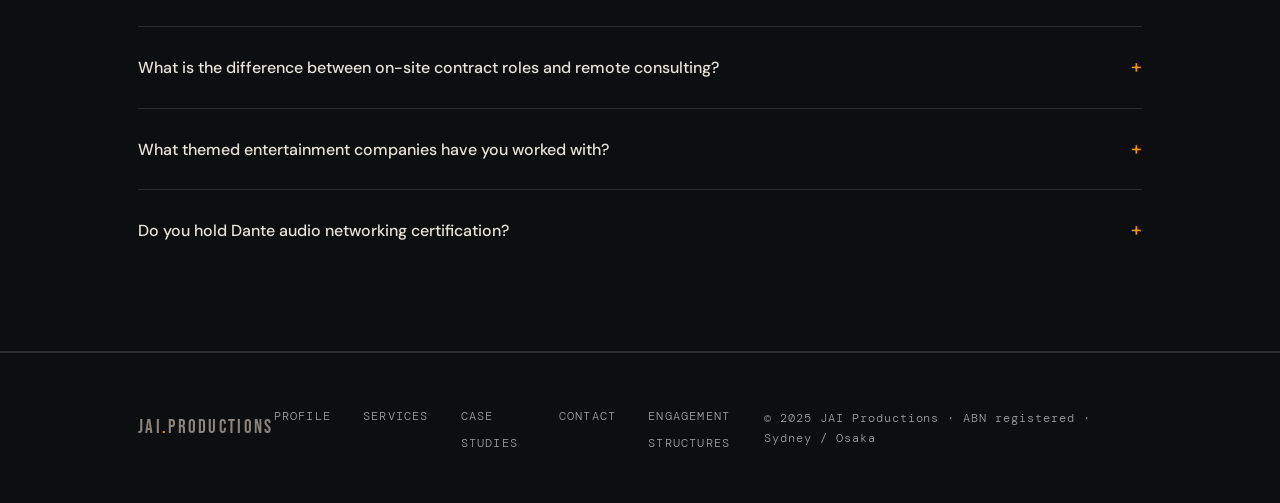
==== commit 4d8a6a8f: "FAQ: reword Japan/Singapore/USA question to 'Does JAI Productions accept projects from clients in..." ====
--- a/index.html
+++ b/index.html
@@ -27,7 +27,7 @@
 <!-- Twitter Card -->
 <meta name="twitter:card" content="summary_large_image">
 <meta name="twitter:title" content="Animatronic Commissioning & Show Control Specialist">
-<meta name="twitter:description" content="35+ years commissioning animatronics, PLC and show control for immersive exhibitions. Exhibition operations management. Australia, Japan, USA.">
+<meta name="twitter:description" content="35+ years commissioning animatronics, PLC and show control for immersive exhibitions. Exhibition operations management. International contracts, including US-based clients.">
 <meta name="twitter:image" content="https://jaiproductions.com.au/og-image.png">
 
 <!-- Geo targeting -->
@@ -97,7 +97,7 @@
       "@type": "FAQPage",
       "mainEntity": [
         {"@type": "Question", "name": "What animatronic systems does Nigel Hodgson have experience with?", "acceptedAnswer": {"@type": "Answer", "text": "Nigel Hodgson has extensive hands-on experience with Creature Technology Company animatronic control systems, Alcorn McBride show control, Medialon, Beckhoff PLC, CANbus, DMX, MIDI, hydraulic and servo motor systems, PID control loops, and wireless animatronic control across productions including Walking With Dinosaurs, How To Train Your Dragon, King Kong Live, and Jurassic World: The Exhibition."}},
-        {"@type": "Question", "name": "Is Nigel Hodgson available for work in Japan, Singapore, or the USA?", "acceptedAnswer": {"@type": "Answer", "text": "Yes. Nigel Hodgson holds Australian full work rights, Japanese spousal visa work rights with an Osaka base, and US SSN with contractor eligibility (1099). He is available for on-site contract roles and remote consulting across Asia Pacific, the USA, UK, Europe, and the Middle East."}},
+        {"@type": "Question", "name": "Does JAI Productions accept projects from clients in Japan, Singapore, and the USA?", "acceptedAnswer": {"@type": "Answer", "text": "Yes. Nigel Hodgson holds Australian full work rights and Japanese spousal visa work rights with an Osaka base. JAI Productions is available for international contract engagements, including projects for US-based companies. Remote and on-site arrangements can be discussed according to project requirements, client contracting requirements, and applicable work authorisation. Any engagement requiring work to be performed physically in the United States would be subject to the necessary authorisation."}},
         {"@type": "Question", "name": "What is the difference between on-site contract roles and remote consulting at JAI Productions?", "acceptedAnswer": {"@type": "Answer", "text": "On-site contract roles involve Nigel physically attending the venue or production for exhibition technical supervision, show commissioning, or touring crew work, with fees quoted on request. Remote consulting covers troubleshooting, system advisory, documentation, and AV network diagnostics conducted via video call and written deliverables, also quoted on request."}},
         {"@type": "Question", "name": "What themed entertainment companies has Nigel Hodgson worked with?", "acceptedAnswer": {"@type": "Answer", "text": "Nigel Hodgson has worked with Creature Technology Company, Global Creatures, Victory Hill Exhibitions, Cityneon Group, Nick Grace Management, Imagine Exhibitions, Cirque du Soleil, DreamWorks, JPJ Audio, and Michael Cassel Group across productions on every continent."}},
         {"@type": "Question", "name": "Does Nigel Hodgson have Dante audio networking certification?", "acceptedAnswer": {"@type": "Answer", "text": "Yes. Nigel Hodgson holds Audinate Dante Certification at Levels 1, 2, and 3, completed in 2024. He also holds Q-SYS Audio Systems Certification and has extensive hands-on experience with DiGiCo, Yamaha, and Meyer Sound systems in touring and exhibition environments."}}
@@ -623,11 +623,11 @@
 
       <details style="border-bottom:1px solid var(--border); padding:1.5rem 0;">
         <summary style="font-size:1rem; font-weight:500; color:var(--text); cursor:pointer; list-style:none; display:flex; justify-content:space-between; align-items:center;">
-          Are you available for work in Japan, Singapore, or the USA?
+          Does JAI Productions accept projects from clients in Japan, Singapore, and the USA?
           <span style="color:var(--amber); font-size:1.2rem;">+</span>
         </summary>
         <p style="margin-top:1rem; color:#b0aca4; line-height:1.8; font-size:0.95rem;">
-          Yes. Australian full work rights, Japanese spousal visa work rights with an Osaka base, and US SSN with 1099 contractor eligibility. Available for on-site contract roles and remote consulting across Asia Pacific, the USA, UK, Europe, and the Middle East.
+          Yes. Australian full work rights and Japanese spousal visa work rights with an Osaka base. JAI Productions is available for international contract engagements, including projects for US-based companies. Remote and on-site arrangements can be discussed according to project requirements, client contracting requirements, and applicable work authorisation. Any engagement requiring work to be performed physically in the United States would be subject to the necessary authorisation.
         </p>
       </details>
 
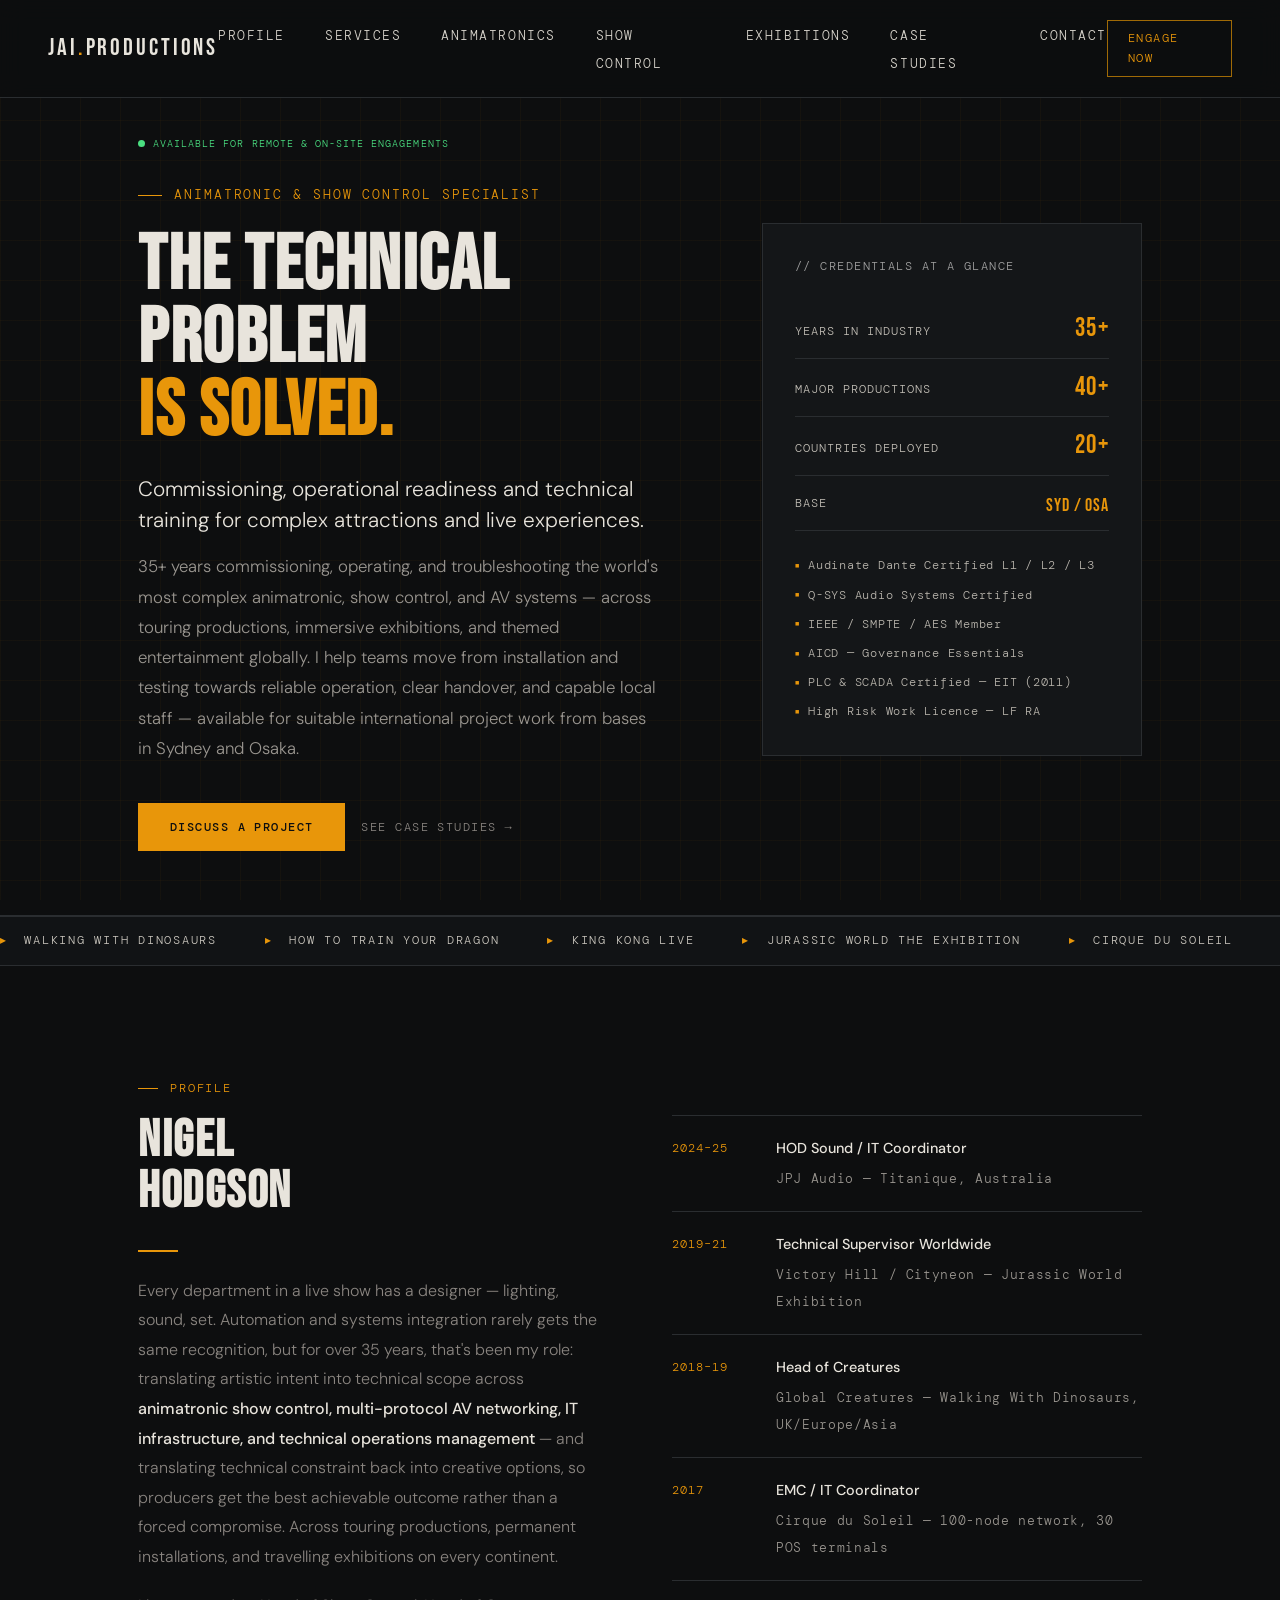
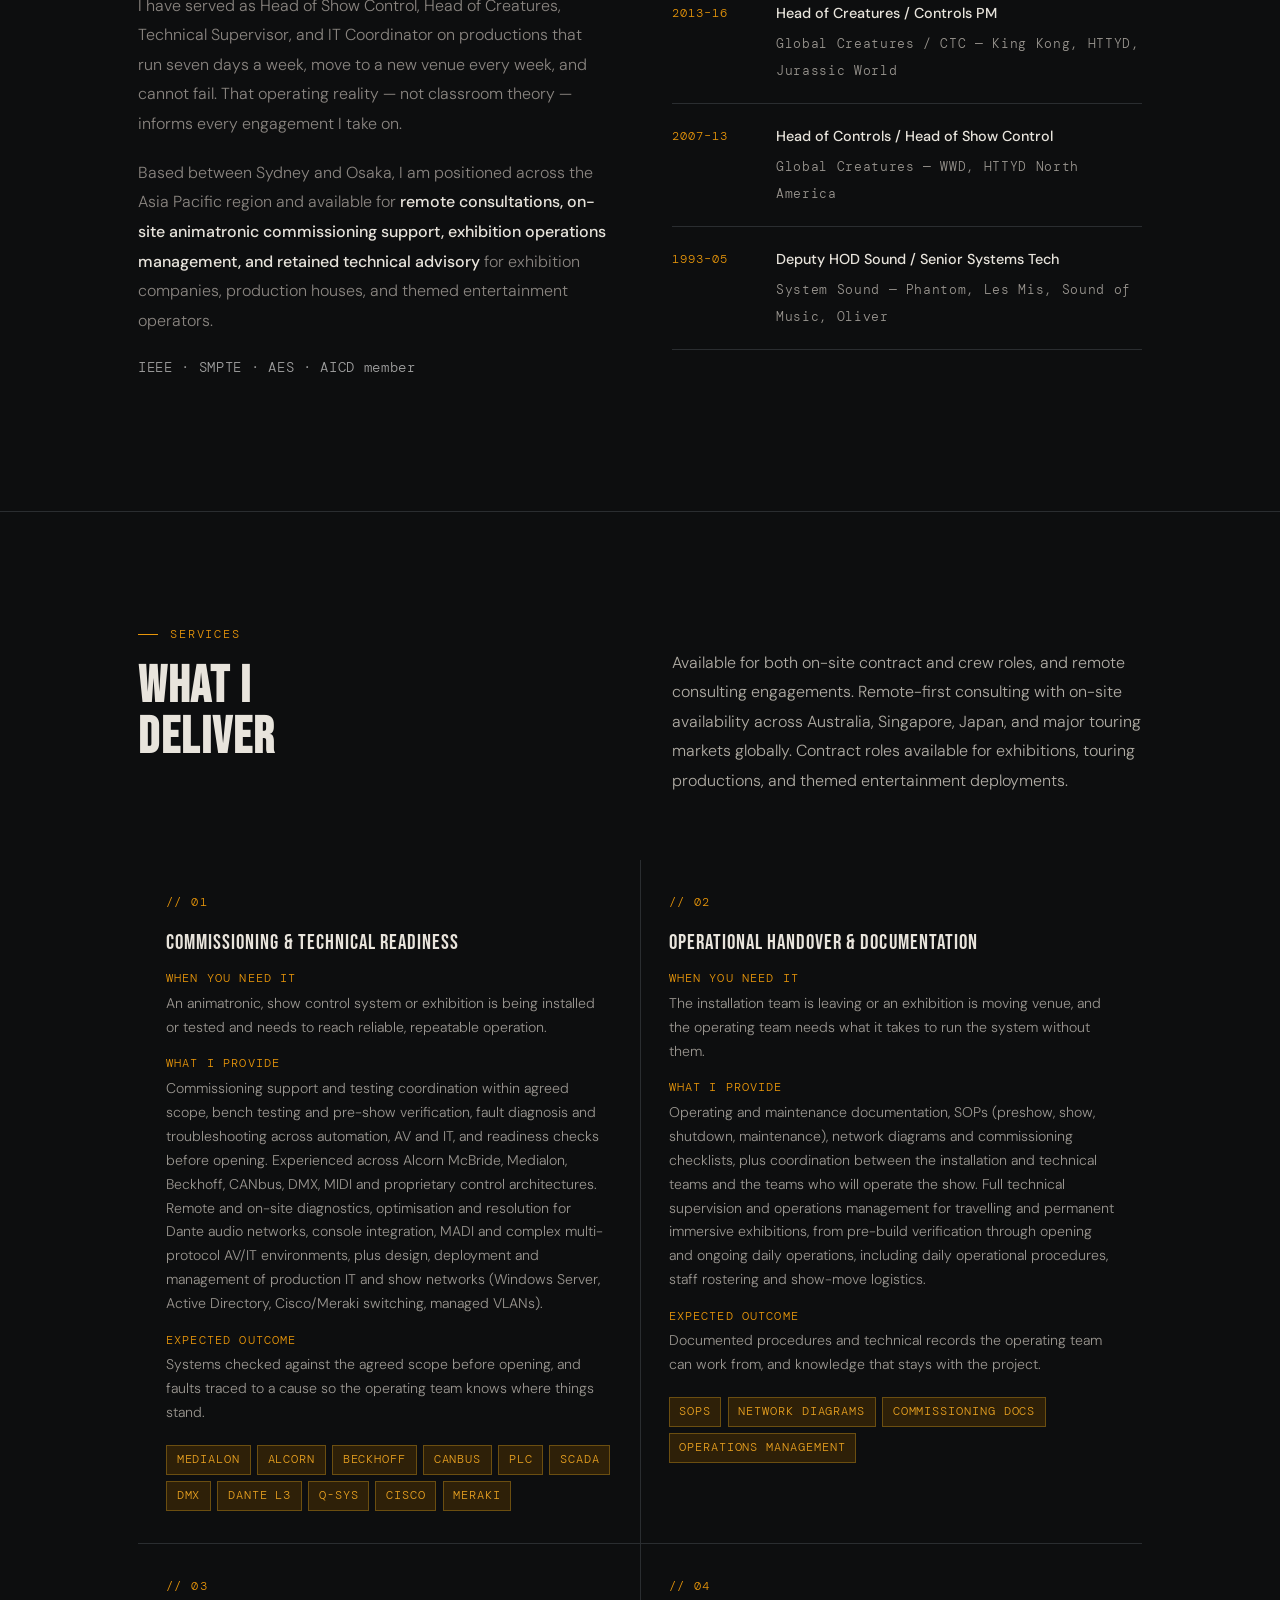
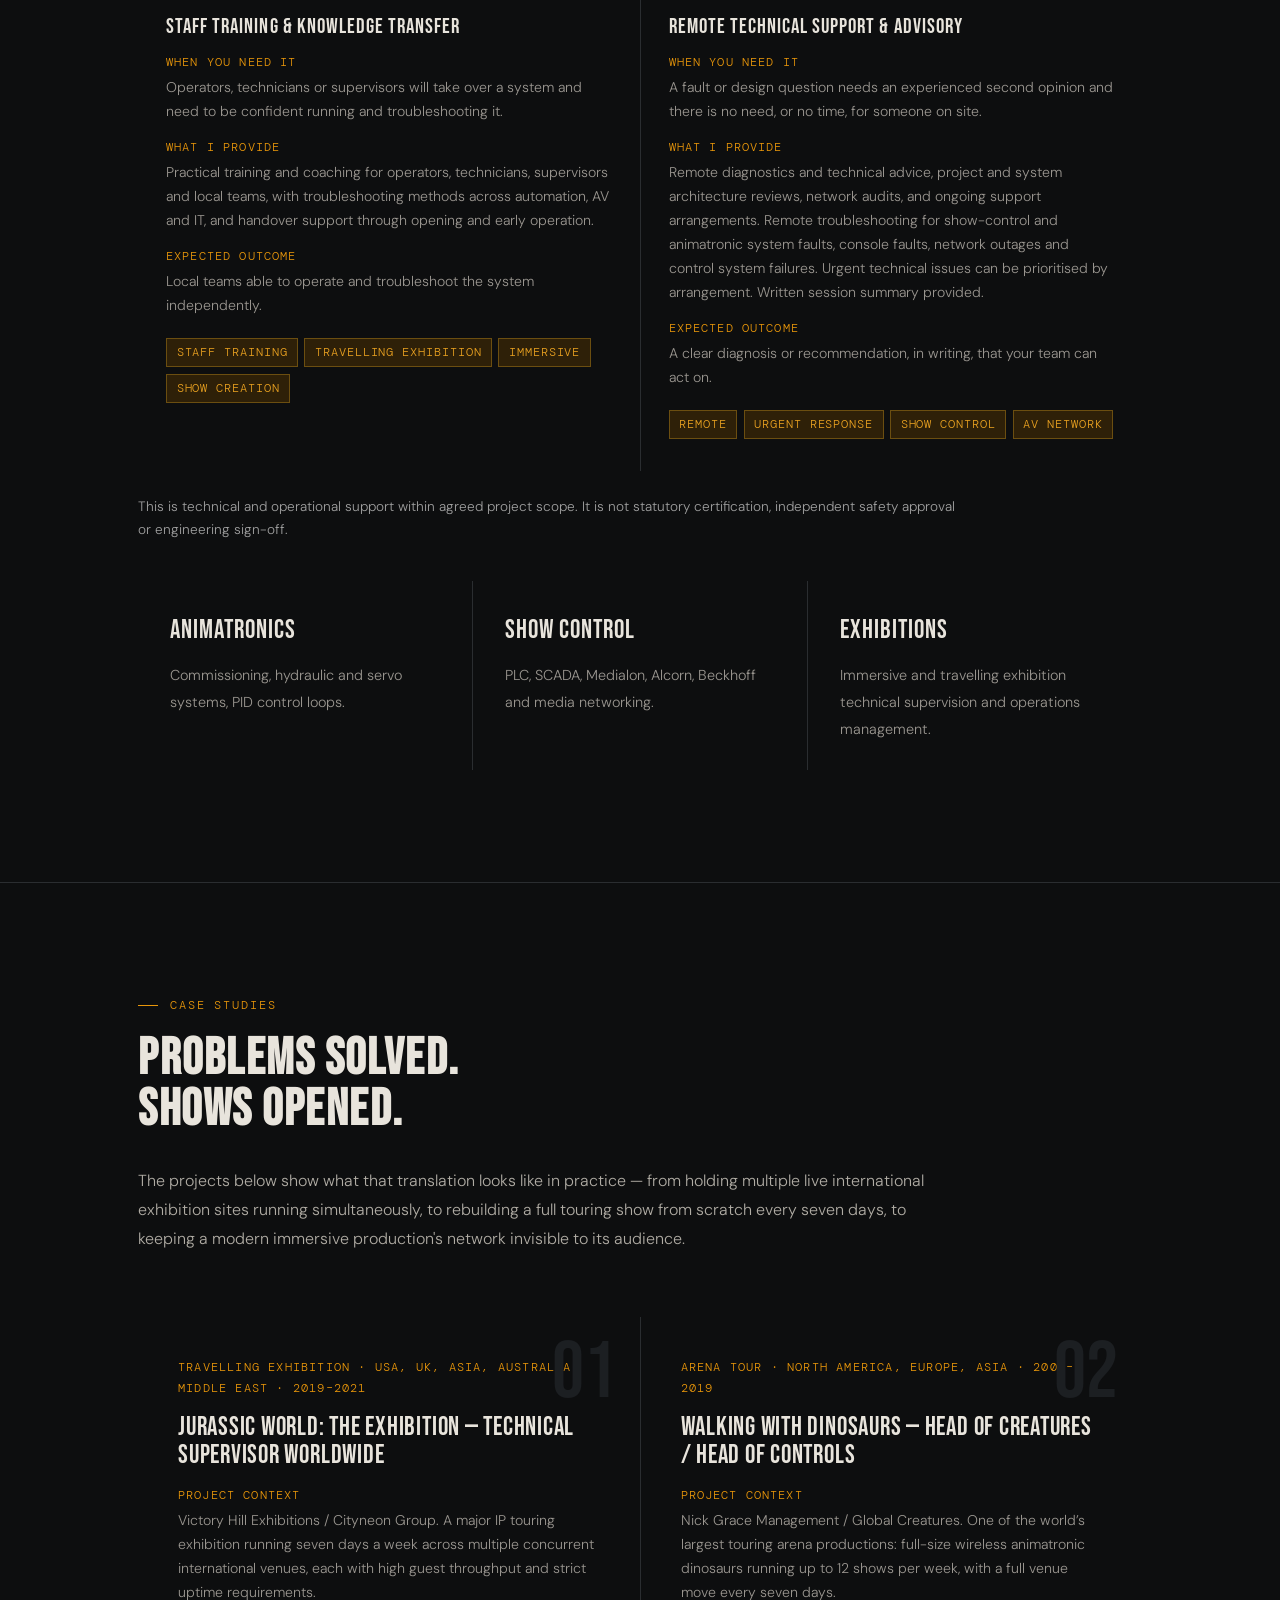
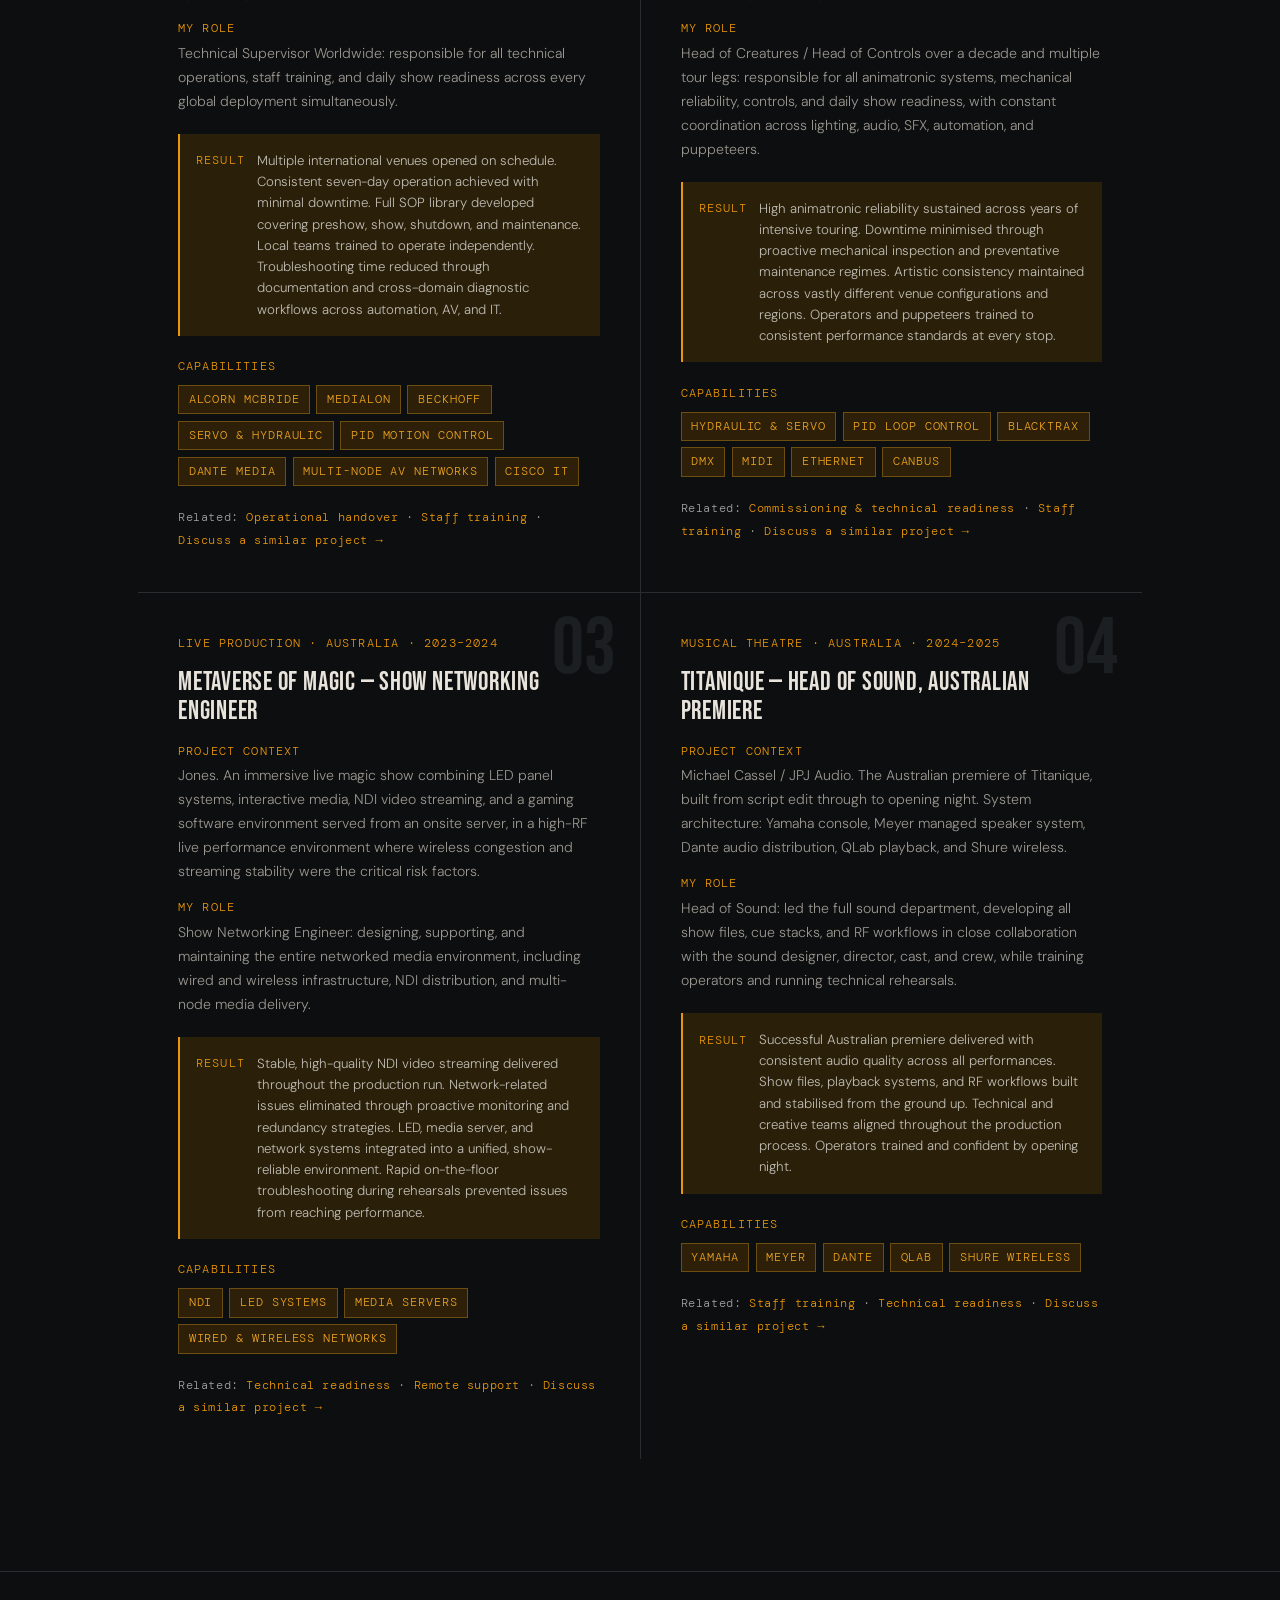
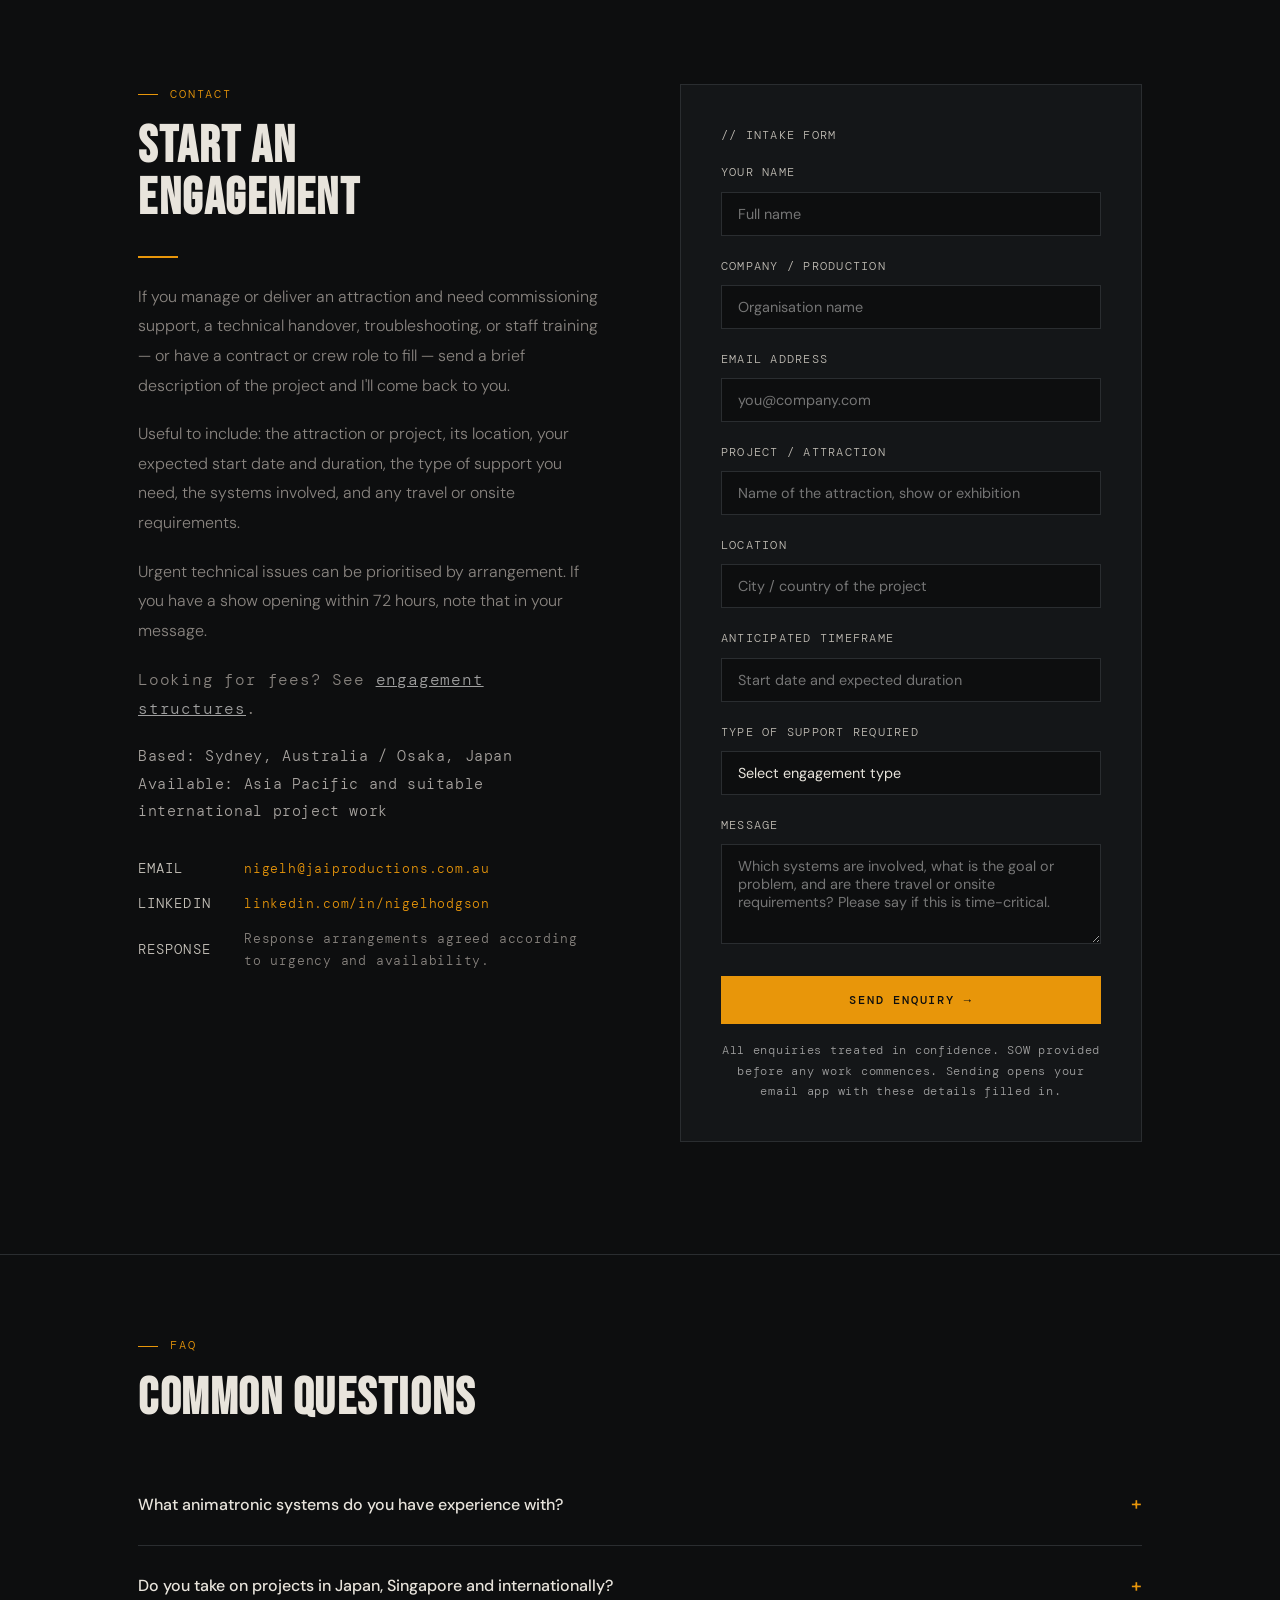
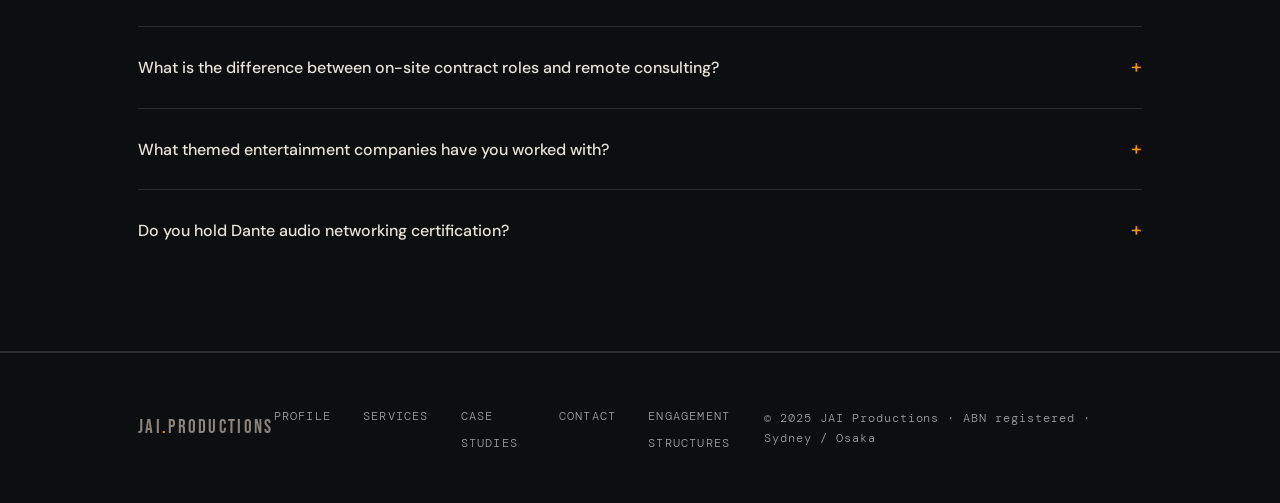
==== commit d005e3fd: "FAQ: reflect worldwide availability with focus on Japan and Singapore Co-Authored-By: Claude Sonnet " ====
--- a/index.html
+++ b/index.html
@@ -97,7 +97,7 @@
       "@type": "FAQPage",
       "mainEntity": [
         {"@type": "Question", "name": "What animatronic systems does Nigel Hodgson have experience with?", "acceptedAnswer": {"@type": "Answer", "text": "Nigel Hodgson has extensive hands-on experience with Creature Technology Company animatronic control systems, Alcorn McBride show control, Medialon, Beckhoff PLC, CANbus, DMX, MIDI, hydraulic and servo motor systems, PID control loops, and wireless animatronic control across productions including Walking With Dinosaurs, How To Train Your Dragon, King Kong Live, and Jurassic World: The Exhibition."}},
-        {"@type": "Question", "name": "Does JAI Productions accept projects from clients in Japan, Singapore, and the USA?", "acceptedAnswer": {"@type": "Answer", "text": "Yes. Nigel Hodgson holds Australian full work rights and Japanese spousal visa work rights with an Osaka base. JAI Productions is available for international contract engagements, including projects for US-based companies. Remote and on-site arrangements can be discussed according to project requirements, client contracting requirements, and applicable work authorisation. Any engagement requiring work to be performed physically in the United States would be subject to the necessary authorisation."}},
+        {"@type": "Question", "name": "Do you take on projects in Japan, Singapore and internationally?", "acceptedAnswer": {"@type": "Answer", "text": "Yes. Nigel Hodgson works with clients worldwide, with a particular focus on Japan and Singapore. He holds Australian full work rights and Japanese spousal visa work rights, with an Osaka base. Remote and on-site arrangements can be discussed according to project requirements, client contracting requirements, and applicable work authorisation, including for projects with US-based companies. Any engagement requiring work to be performed physically in the United States would be subject to the necessary authorisation."}},
         {"@type": "Question", "name": "What is the difference between on-site contract roles and remote consulting at JAI Productions?", "acceptedAnswer": {"@type": "Answer", "text": "On-site contract roles involve Nigel physically attending the venue or production for exhibition technical supervision, show commissioning, or touring crew work, with fees quoted on request. Remote consulting covers troubleshooting, system advisory, documentation, and AV network diagnostics conducted via video call and written deliverables, also quoted on request."}},
         {"@type": "Question", "name": "What themed entertainment companies has Nigel Hodgson worked with?", "acceptedAnswer": {"@type": "Answer", "text": "Nigel Hodgson has worked with Creature Technology Company, Global Creatures, Victory Hill Exhibitions, Cityneon Group, Nick Grace Management, Imagine Exhibitions, Cirque du Soleil, DreamWorks, JPJ Audio, and Michael Cassel Group across productions on every continent."}},
         {"@type": "Question", "name": "Does Nigel Hodgson have Dante audio networking certification?", "acceptedAnswer": {"@type": "Answer", "text": "Yes. Nigel Hodgson holds Audinate Dante Certification at Levels 1, 2, and 3, completed in 2024. He also holds Q-SYS Audio Systems Certification and has extensive hands-on experience with DiGiCo, Yamaha, and Meyer Sound systems in touring and exhibition environments."}}
@@ -623,11 +623,11 @@
 
       <details style="border-bottom:1px solid var(--border); padding:1.5rem 0;">
         <summary style="font-size:1rem; font-weight:500; color:var(--text); cursor:pointer; list-style:none; display:flex; justify-content:space-between; align-items:center;">
-          Does JAI Productions accept projects from clients in Japan, Singapore, and the USA?
+          Do you take on projects in Japan, Singapore and internationally?
           <span style="color:var(--amber); font-size:1.2rem;">+</span>
         </summary>
         <p style="margin-top:1rem; color:#b0aca4; line-height:1.8; font-size:0.95rem;">
-          Yes. Australian full work rights and Japanese spousal visa work rights with an Osaka base. JAI Productions is available for international contract engagements, including projects for US-based companies. Remote and on-site arrangements can be discussed according to project requirements, client contracting requirements, and applicable work authorisation. Any engagement requiring work to be performed physically in the United States would be subject to the necessary authorisation.
+          Yes. I work with clients worldwide, with a particular focus on Japan and Singapore. I hold Australian full work rights and Japanese spousal visa work rights, with an Osaka base. Remote and on-site arrangements can be discussed according to project requirements, client contracting requirements, and applicable work authorisation, including for projects with US-based companies. Any engagement requiring work to be performed physically in the United States would be subject to the necessary authorisation.
         </p>
       </details>
 
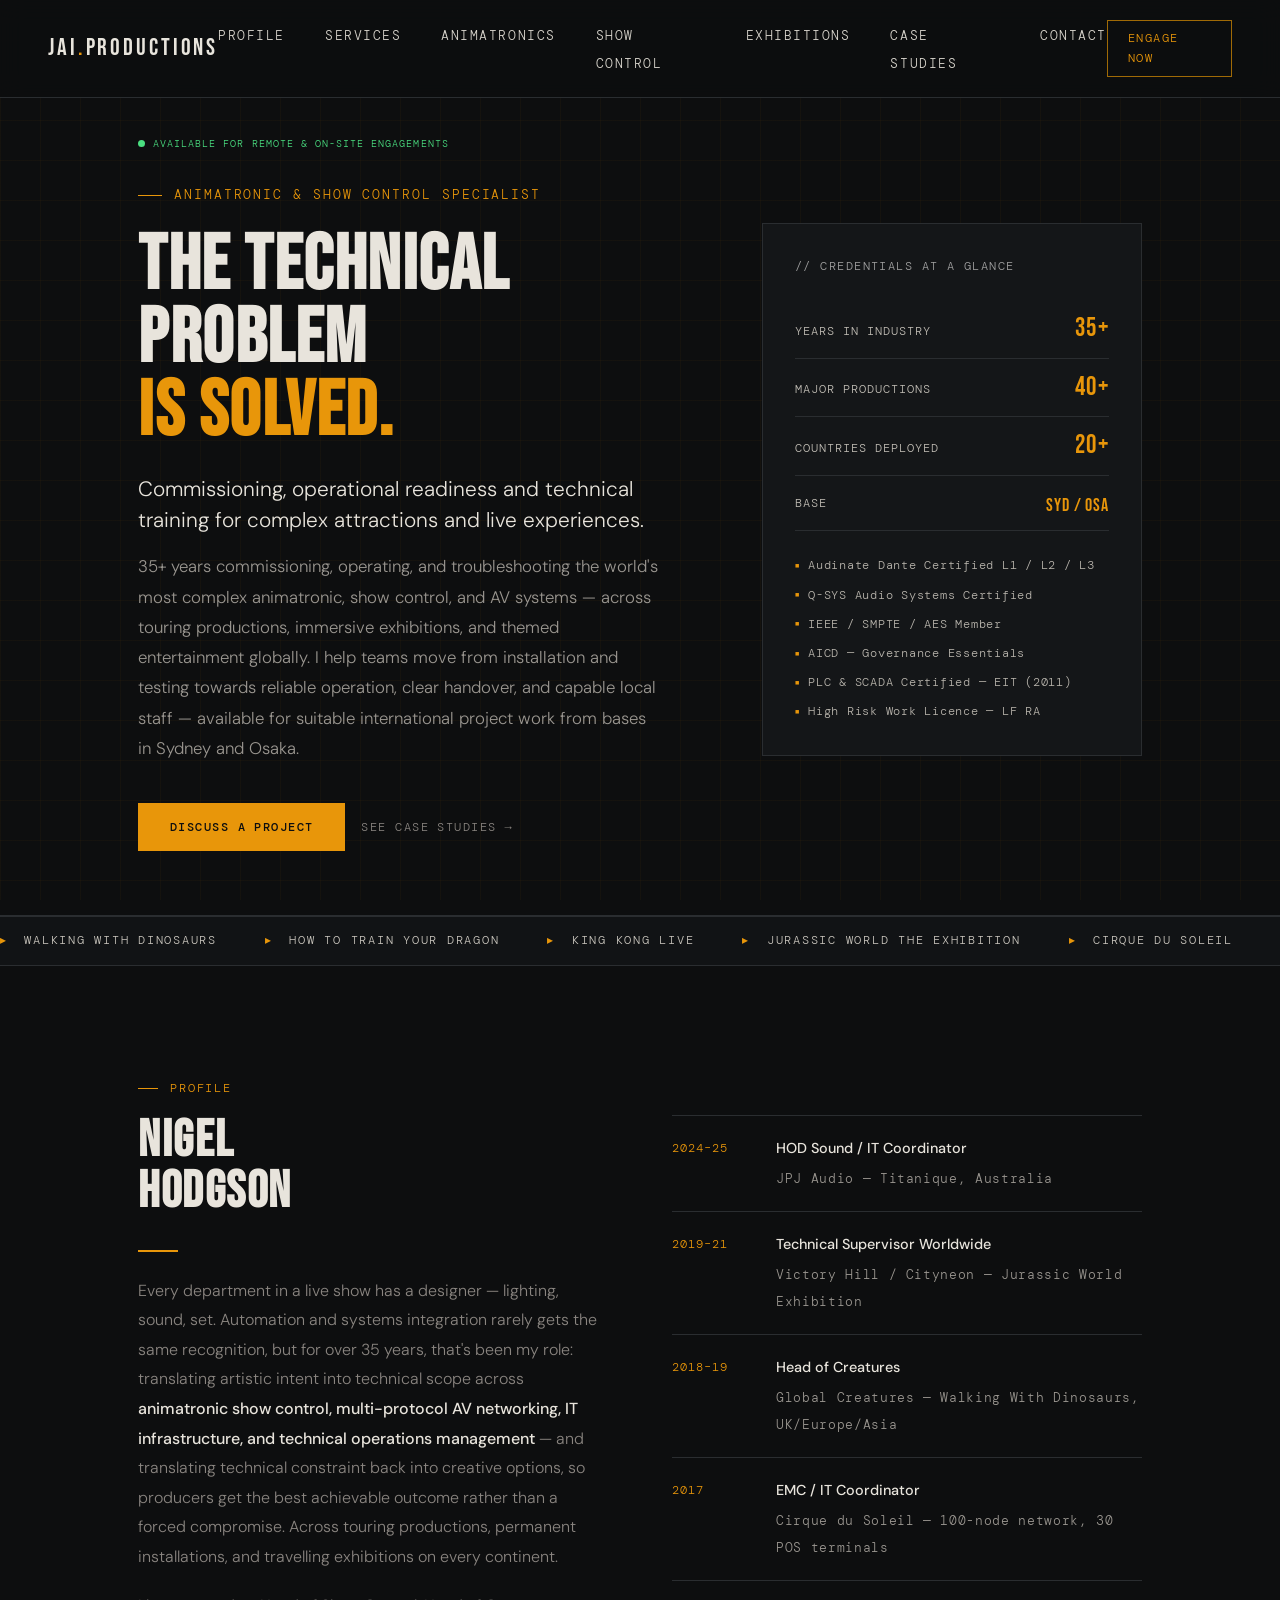
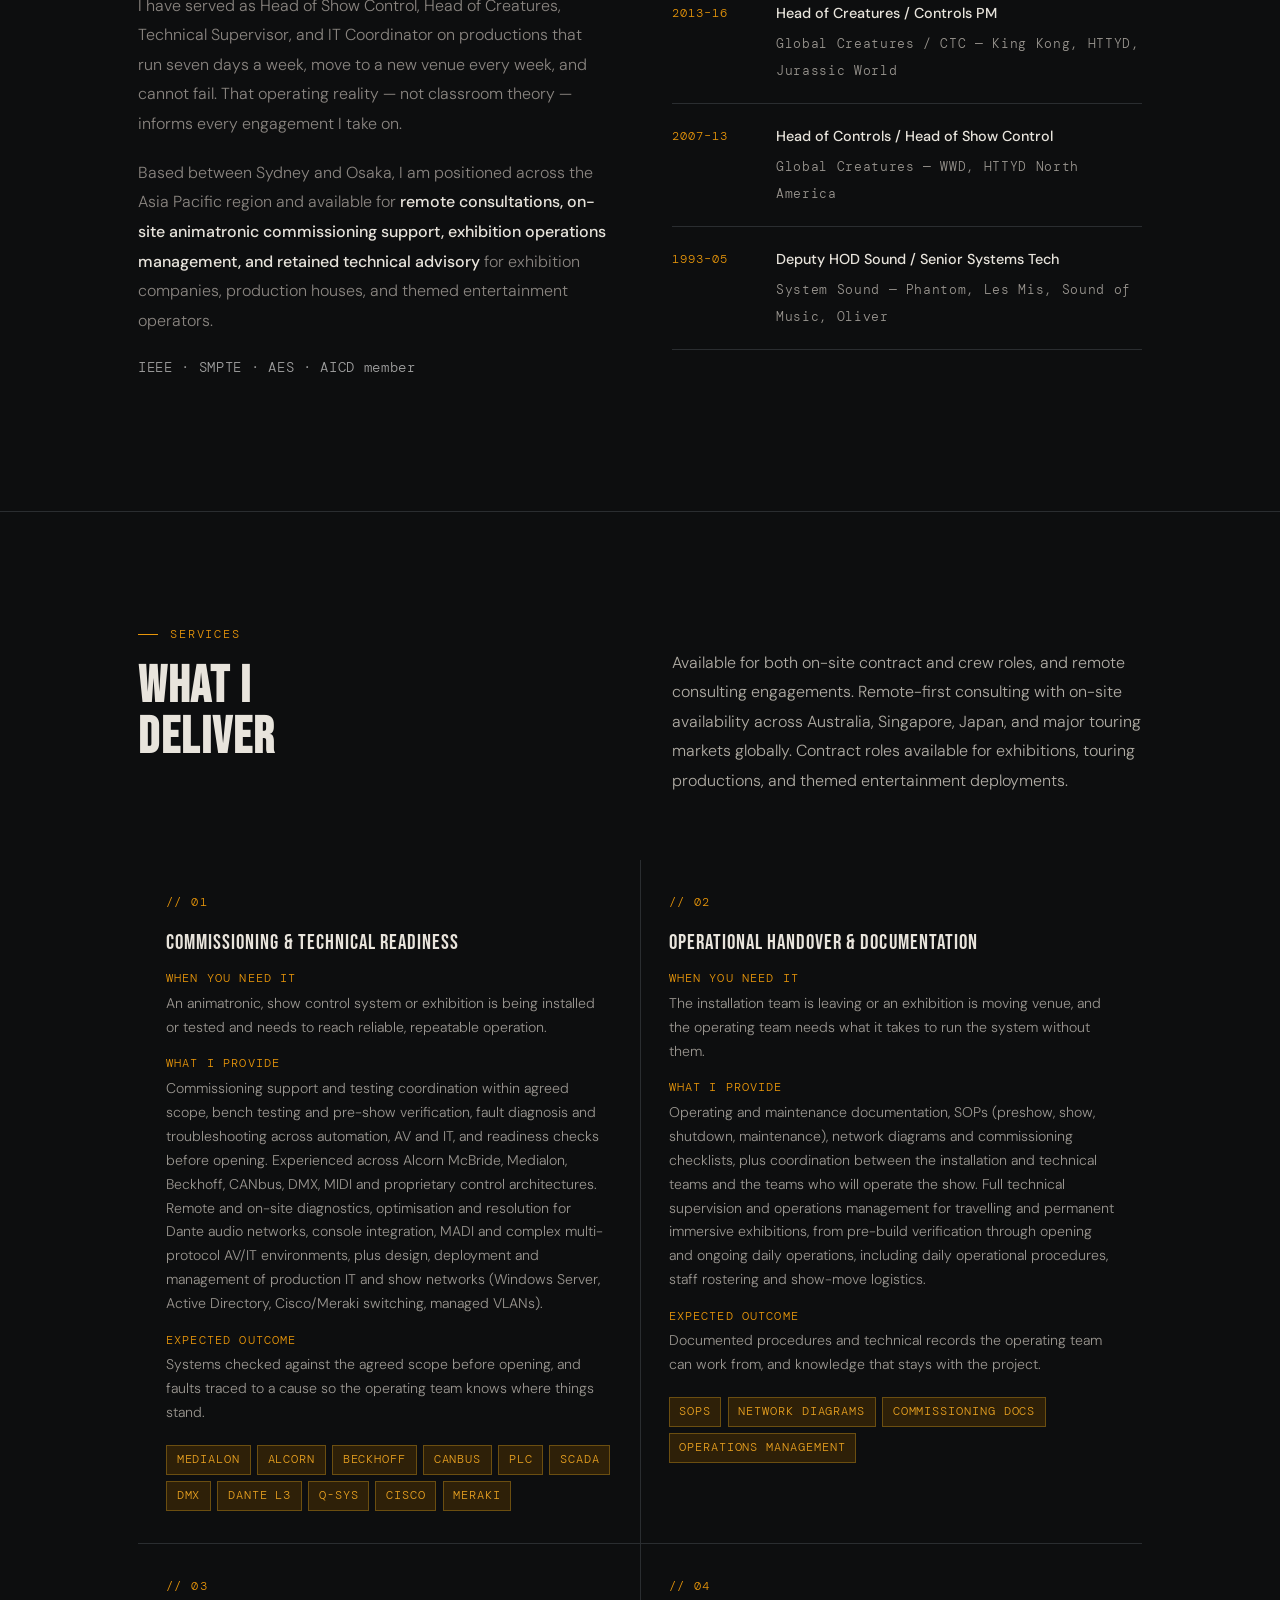
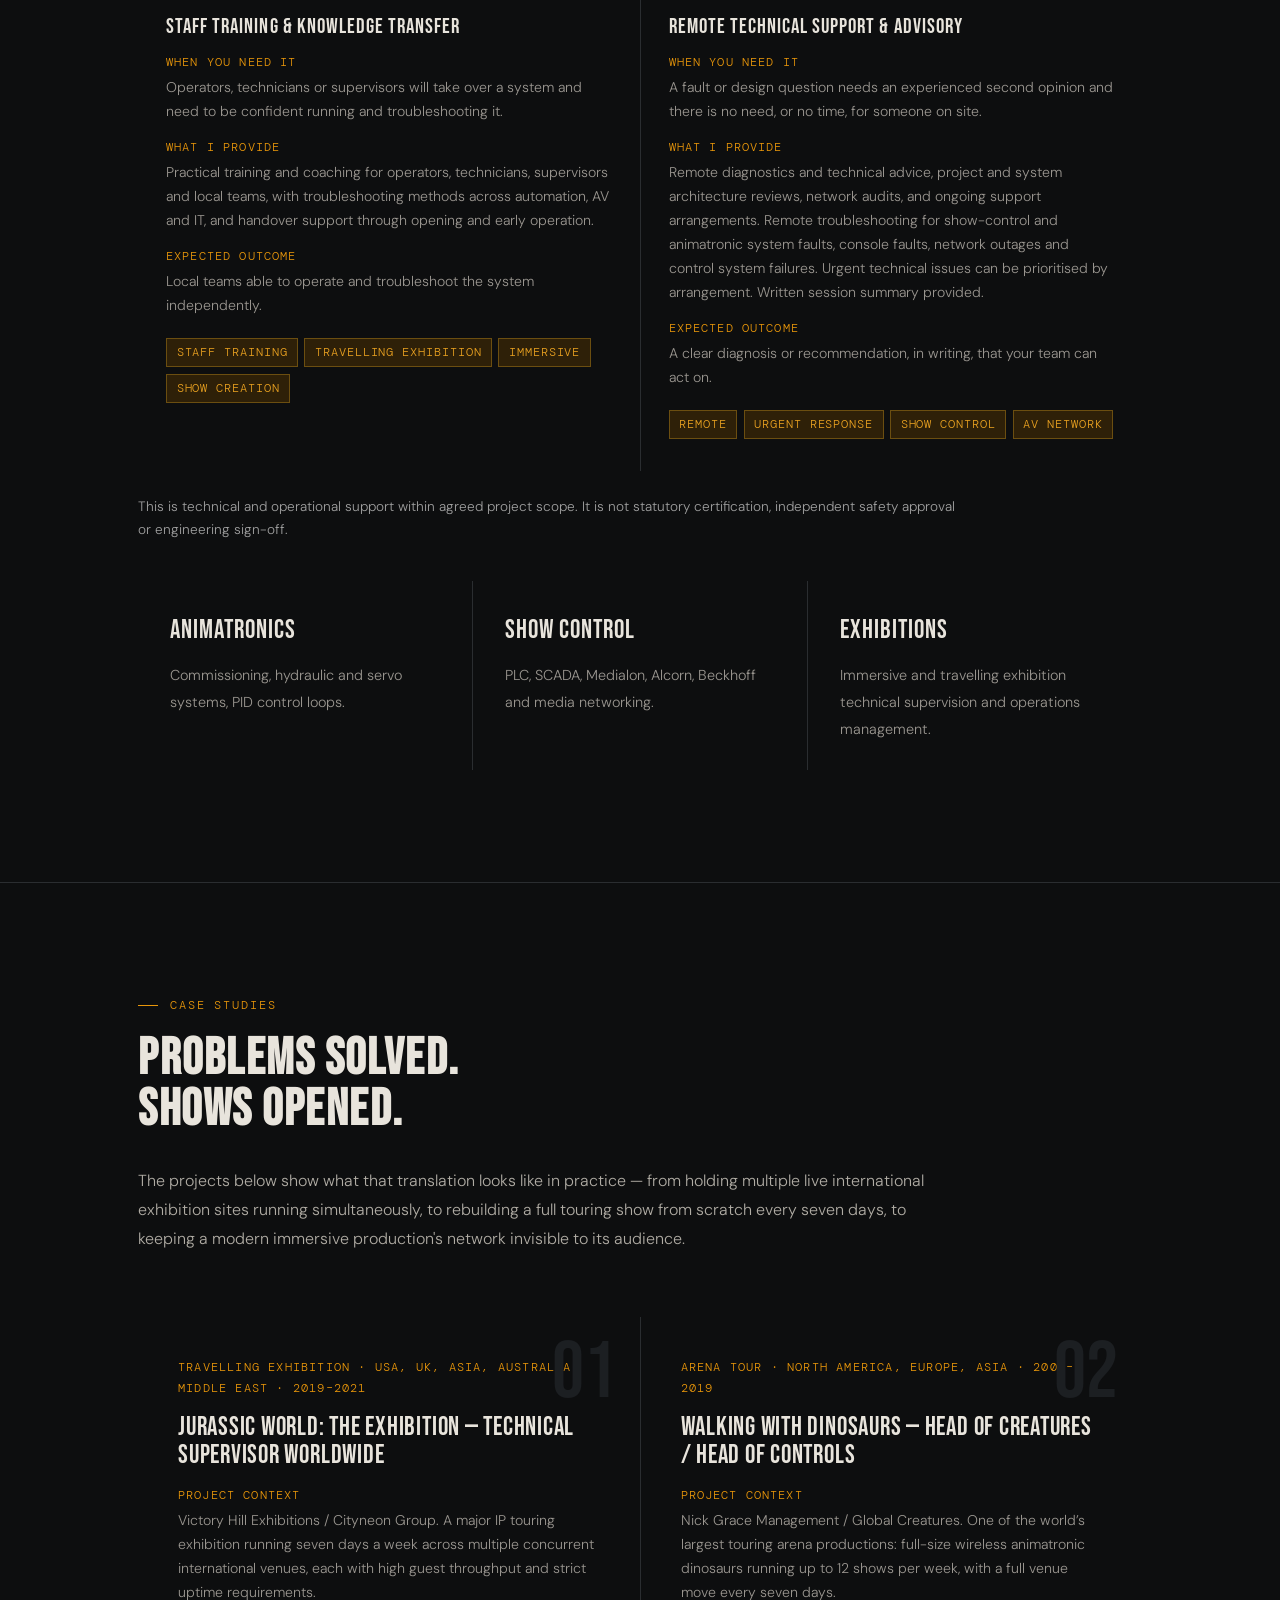
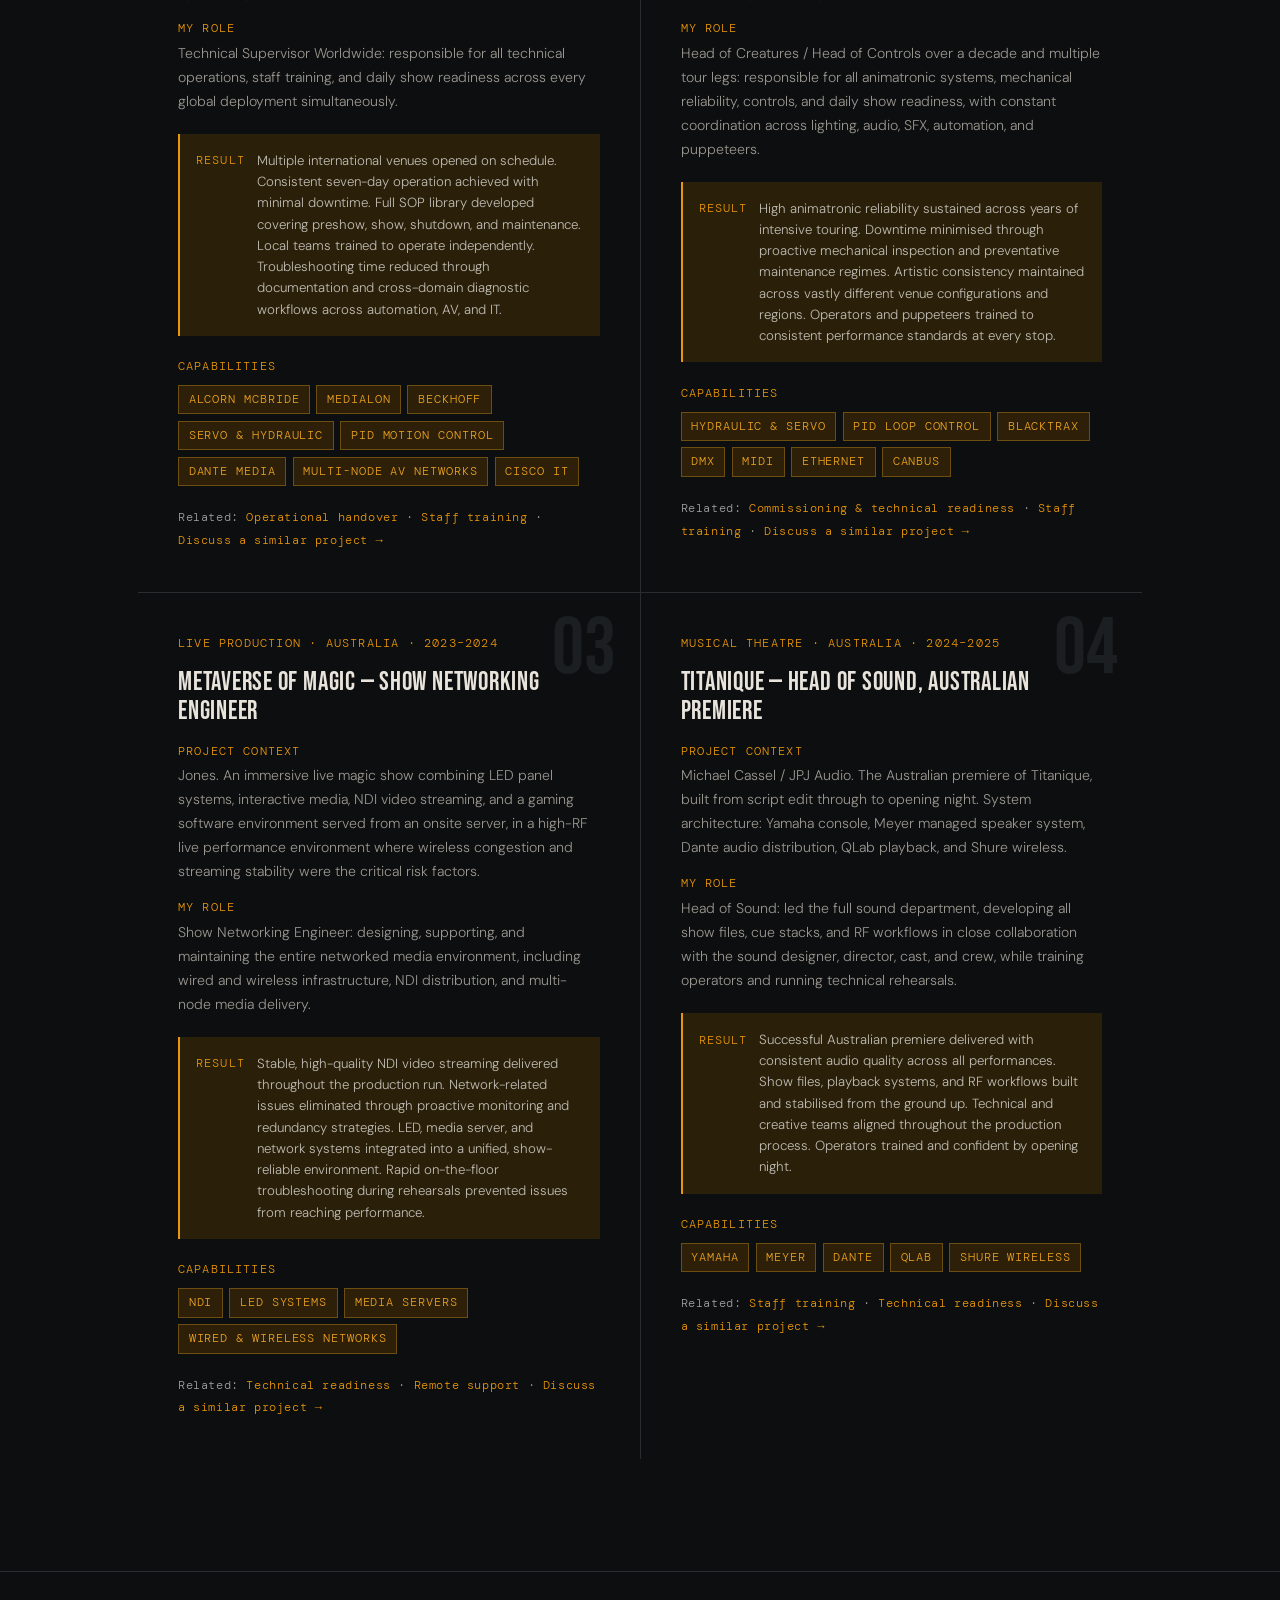
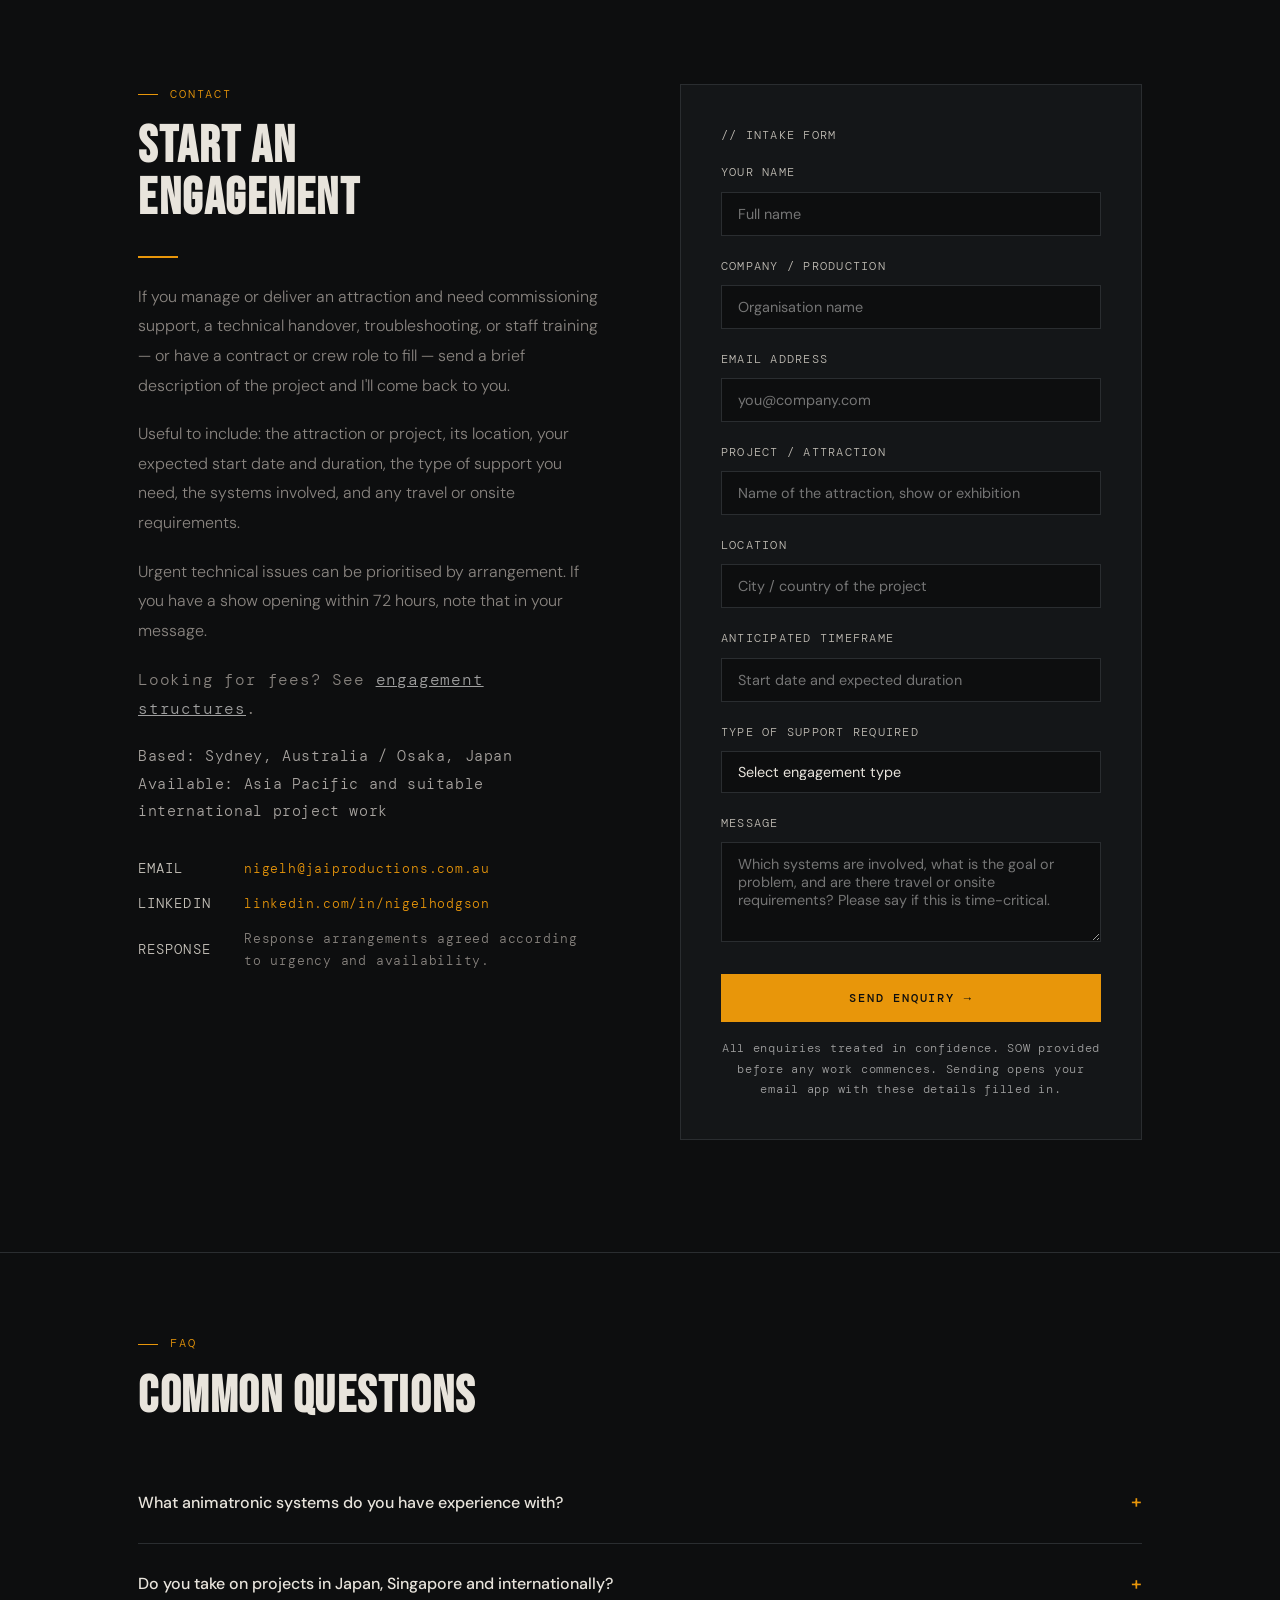
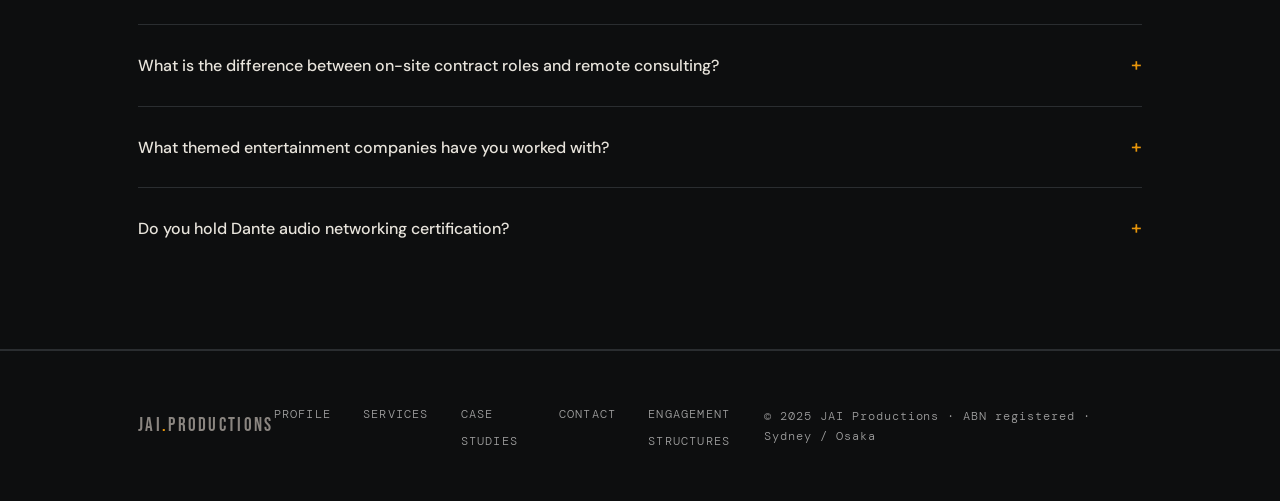
==== commit 3e4757cd: "Performance: load Google Fonts without blocking first paint Co-Authored-By: Claude Sonnet 5.5 <norep" ====
--- a/index.html
+++ b/index.html
@@ -108,7 +108,8 @@
 </script>
 <link rel="preconnect" href="https://fonts.googleapis.com">
 <link rel="preconnect" href="https://fonts.gstatic.com" crossorigin>
-<link href="https://fonts.googleapis.com/css2?family=DM+Mono:wght@300;400;500&family=Bebas+Neue&family=DM+Sans:wght@300;400;500&display=swap" rel="stylesheet">
+<link rel="stylesheet" href="https://fonts.googleapis.com/css2?family=DM+Mono:wght@300;400;500&family=Bebas+Neue&family=DM+Sans:wght@300;400;500&display=swap" media="print" onload="this.media='all'">
+<noscript><link rel="stylesheet" href="https://fonts.googleapis.com/css2?family=DM+Mono:wght@300;400;500&family=Bebas+Neue&family=DM+Sans:wght@300;400;500&display=swap"></noscript>
 <link rel="stylesheet" href="/styles.css">
 </head>
 <body>
